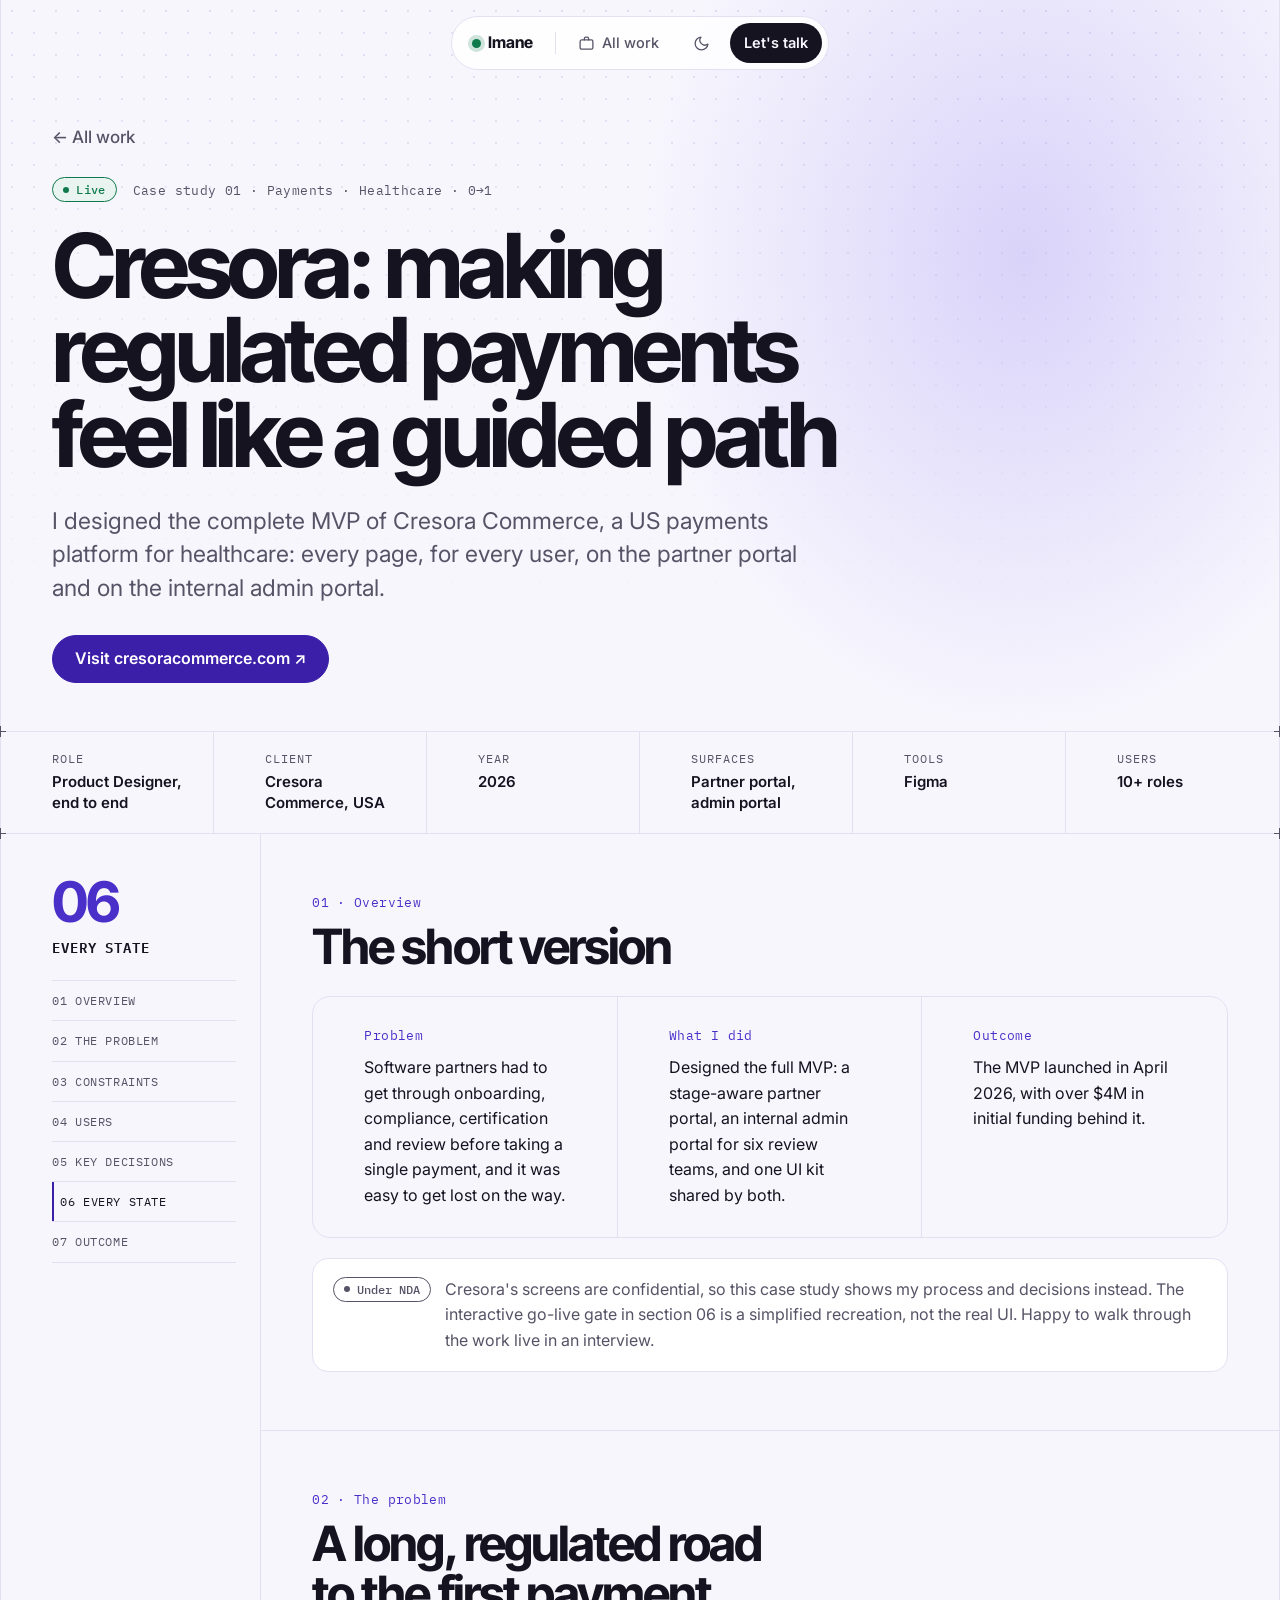
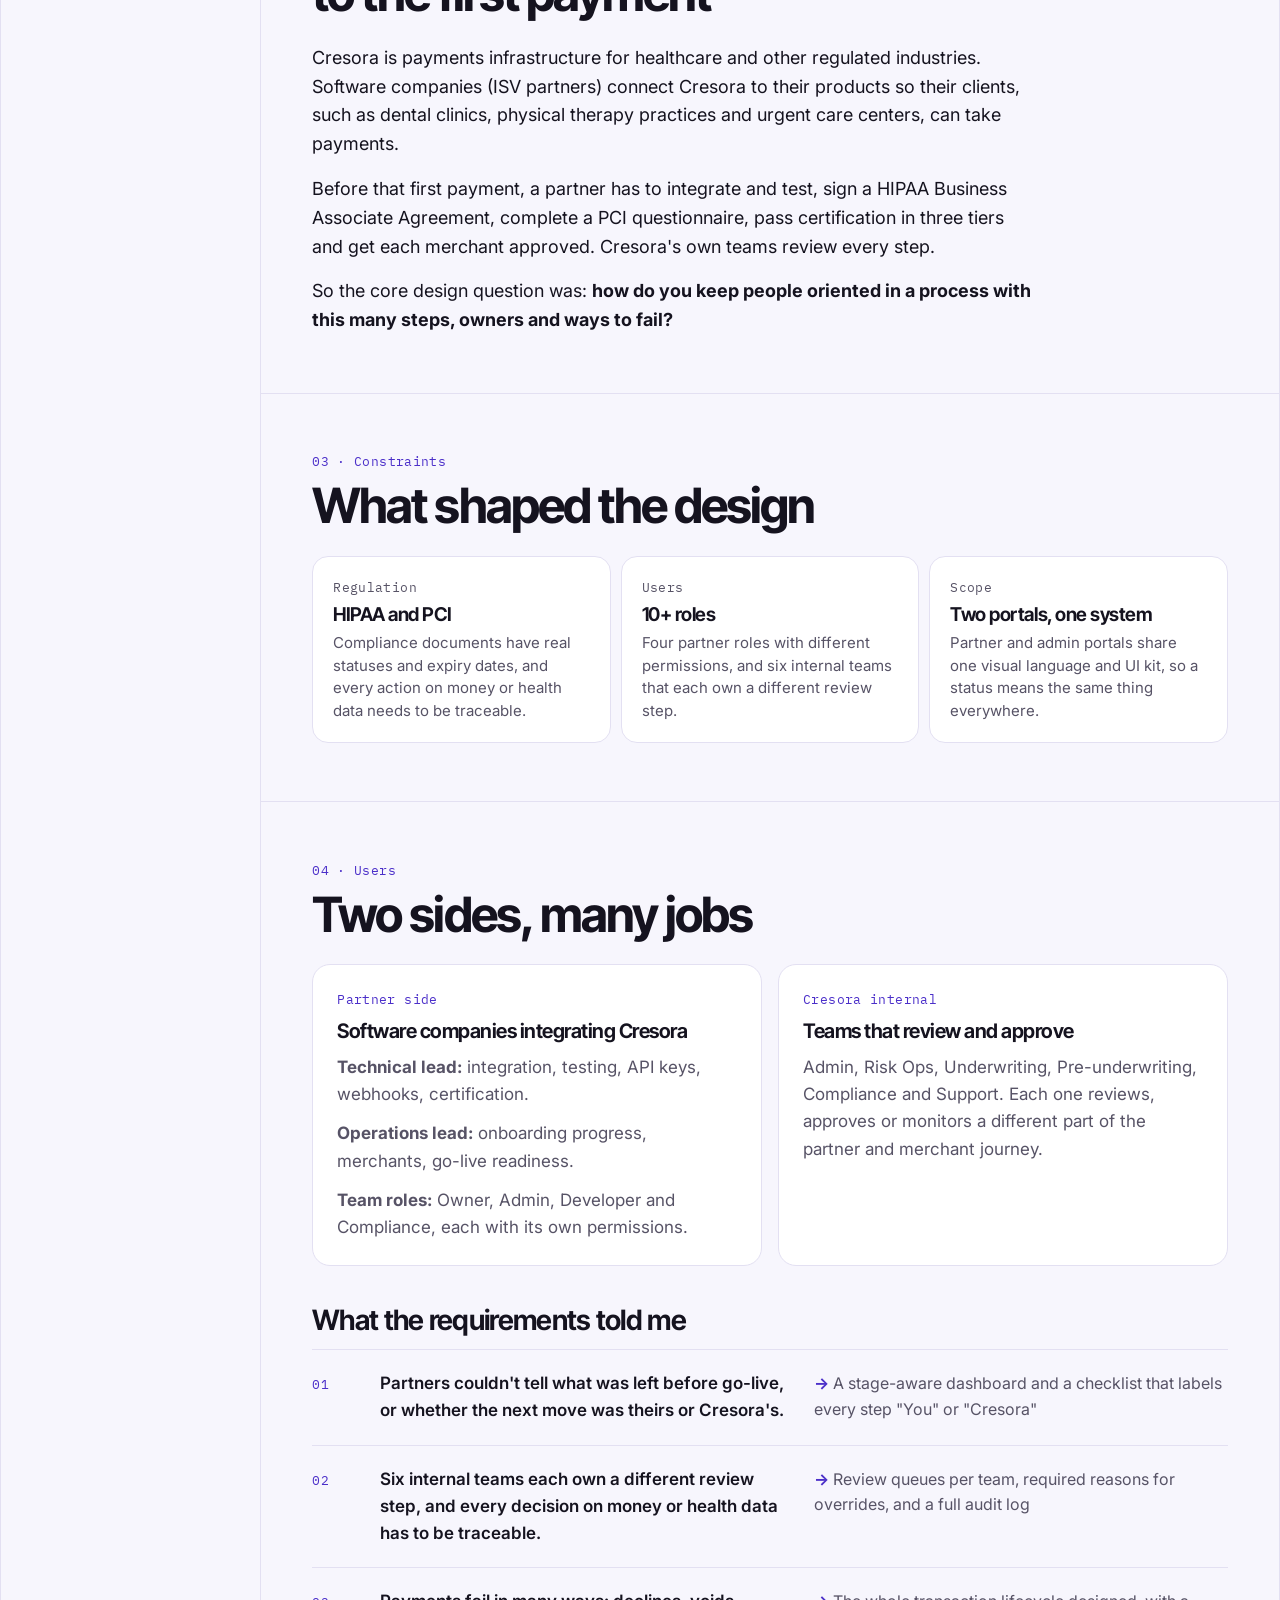
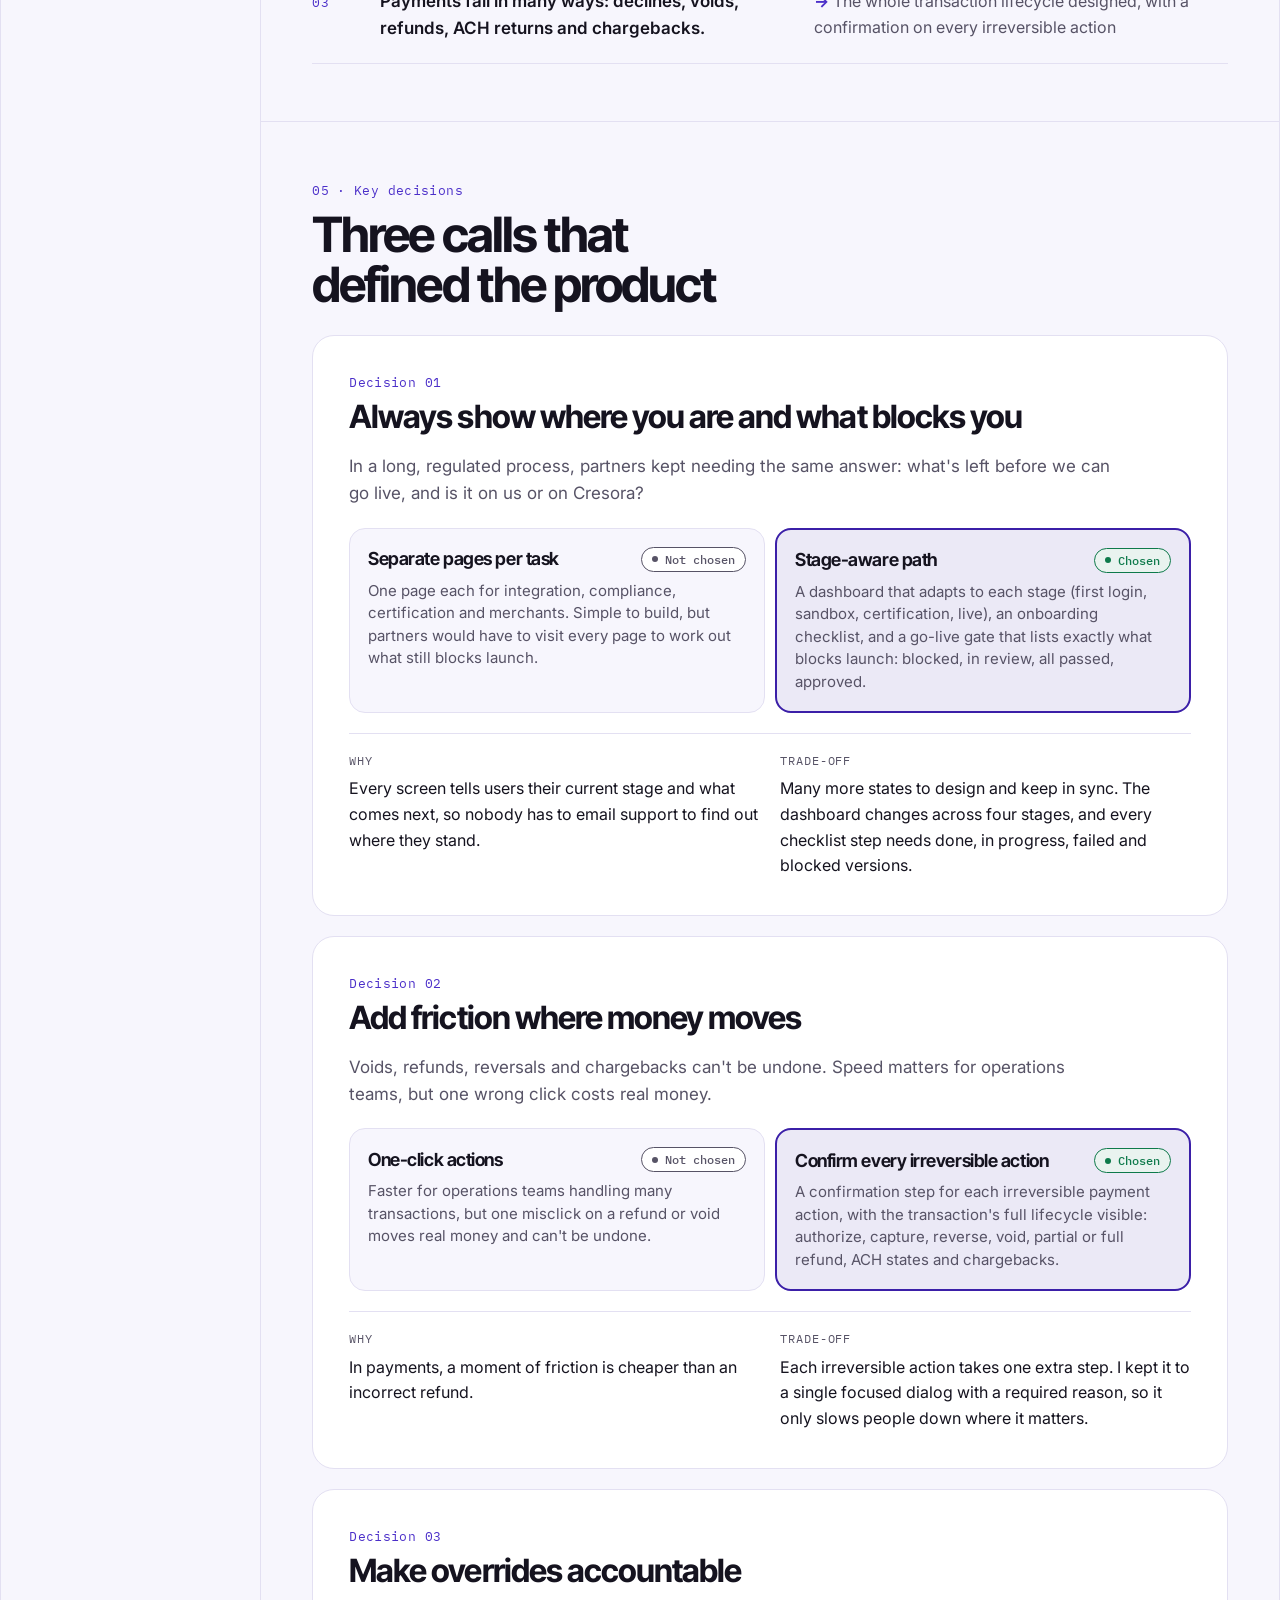
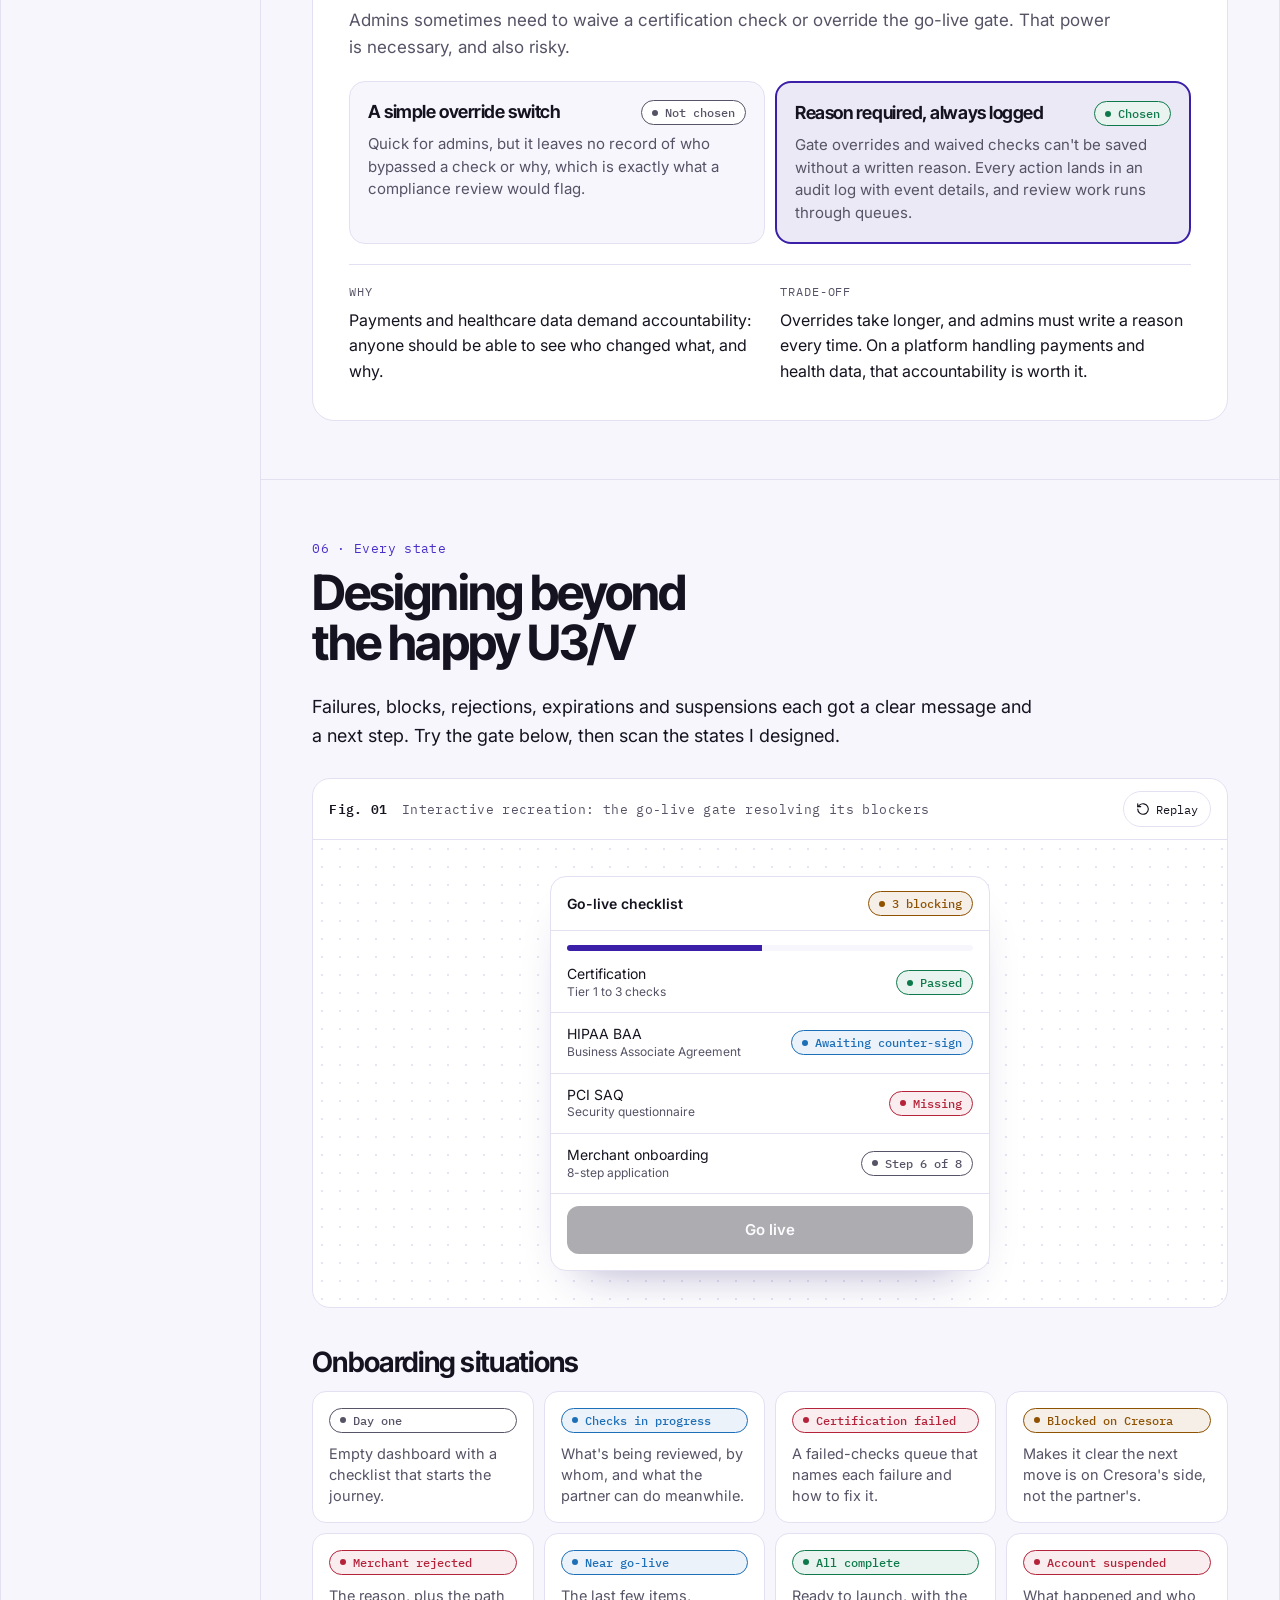
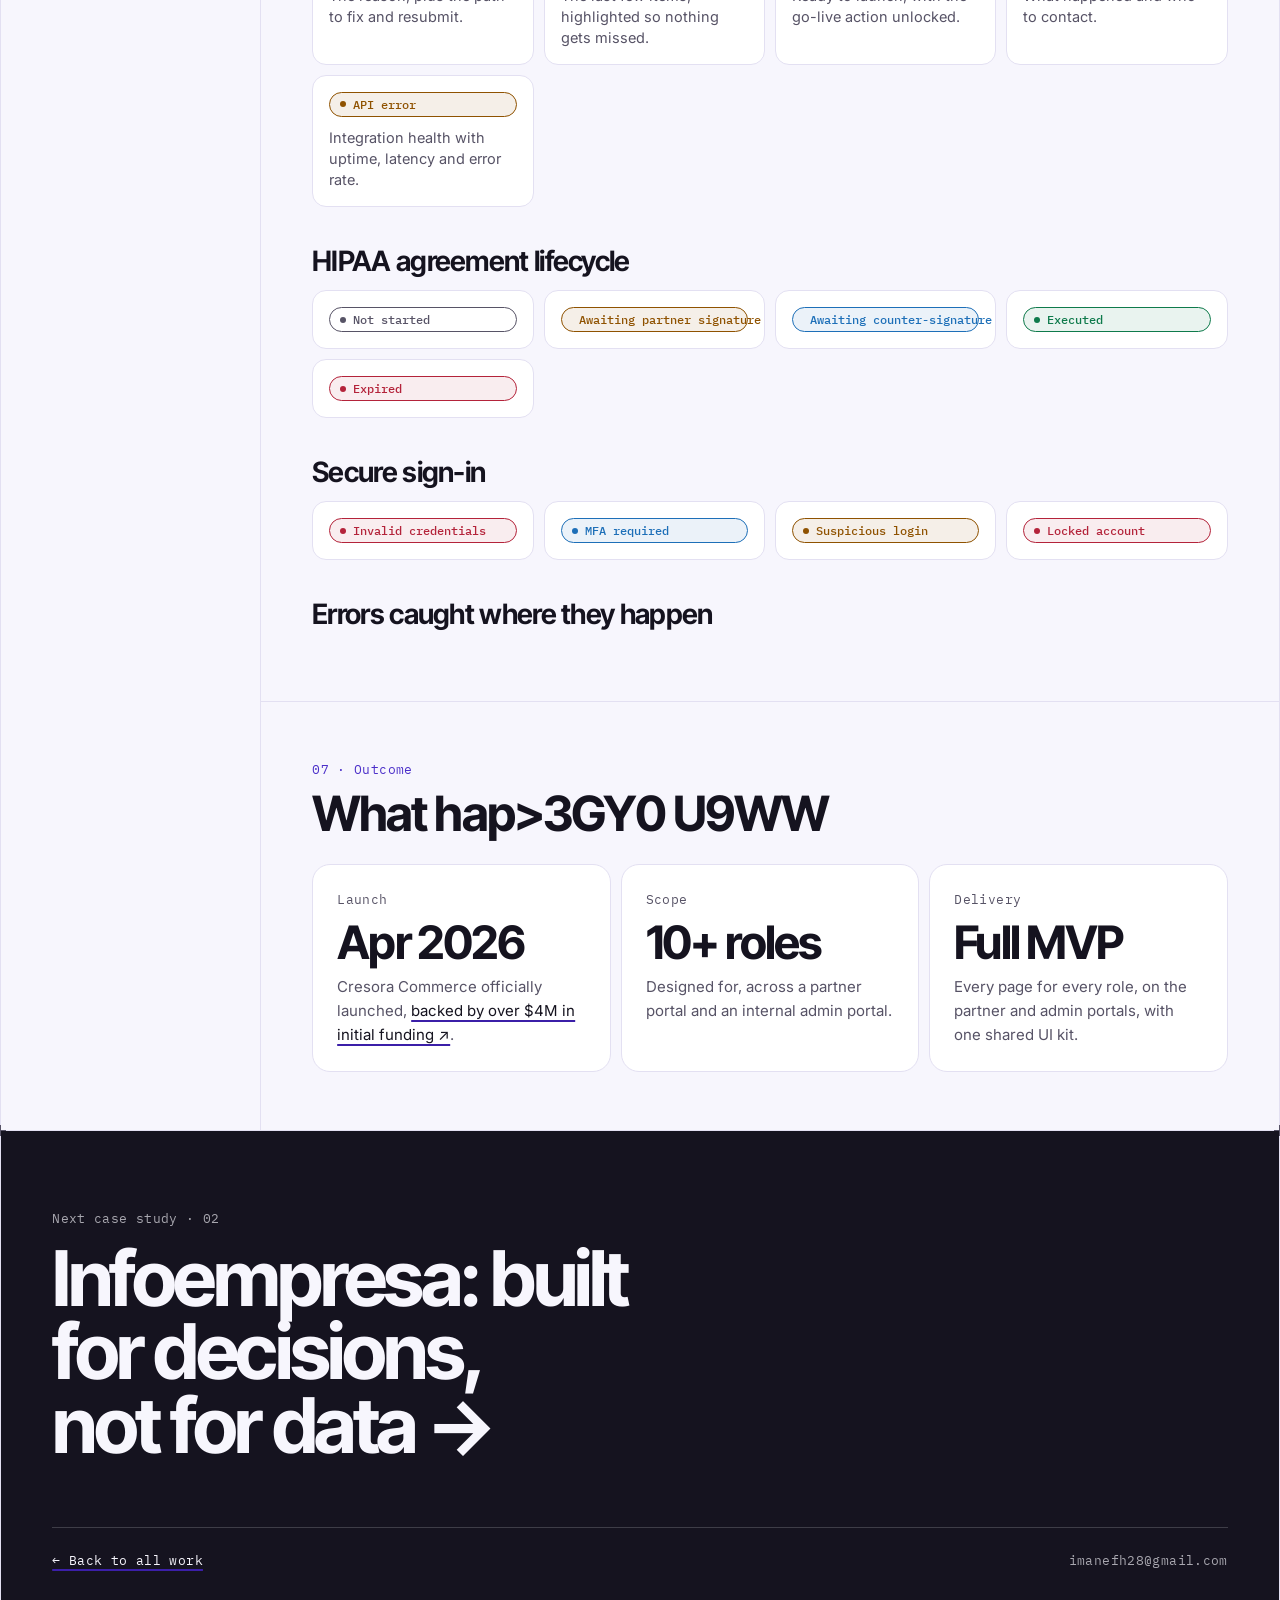
==== cresora.html @ be2cca4a "Add files via upload" ====
<!DOCTYPE html>
<html lang="en">
<head>
<meta charset="utf-8">
<meta name="viewport" content="width=device-width, initial-scale=1">
<title>Cresora Case Study · Imane Fehis</title>
<meta name="description" content="How Imane Fehis designed the full MVP of Cresora Commerce, a US healthcare payments platform for 10+ user roles.">
<link rel="preconnect" href="https://fonts.googleapis.com">
<link rel="preconnect" href="https://fonts.gstatic.com" crossorigin="">
<link rel="stylesheet" href="https://fonts.googleapis.com/css2?family=Inter+Tight:wght@500;600;700;800&amp;family=Inter:wght@400;500;600&amp;family=IBM+Plex+Mono:wght@400;500;600&amp;display=swap">
<link rel="stylesheet" href="style.css?v=4">
</head>
<body>

<nav class="pillnav" aria-label="Main">
  <a class="home" href="index.html"><span class="dot" aria-hidden="true"></span><span class="name">Imane</span></a>
  <span class="sep" aria-hidden="true"></span>
  <a href="work.html"><svg viewBox="0 0 24 24" fill="none" stroke="currentColor" stroke-width="1.8" stroke-linecap="round" stroke-linejoin="round" aria-hidden="true"><rect x="3" y="7" width="18" height="13" rx="2"></rect><path d="M9 7V5a2 2 0 0 1 2-2h2a2 2 0 0 1 2 2v2"></path></svg><span class="label">All work</span></a>
  <button type="button" id="themeToggle" aria-label="Switch theme"><svg viewBox="0 0 24 24" fill="none" stroke="currentColor" stroke-width="1.8" stroke-linecap="round" stroke-linejoin="round" aria-hidden="true"><path d="M21 12.8A9 9 0 1 1 11.2 3a7 7 0 0 0 9.8 9.8z"></path></svg></button>
  <a class="cta" href="index.html#contact">Let's talk</a>
</nav>

<main class="frame">
  <header class="cs-hero">
    <a class="back" href="work.html">← All work</a>
    <div class="kicker mono"><span class="chip ok">Live</span><span>Case study 01 · Payments · Healthcare · 0→1</span></div>
    <h1>Cresora: making regulated payments feel like a guided path</h1>
    <p class="thesis">I designed the complete MVP of Cresora Commerce, a US payments platform for healthcare: every page, for every user, on the partner portal and on the internal admin portal.</p>
    <div class="actions">
      <a class="btn primary" href="https://cresoracommerce.com/Home">Visit cresoracommerce.com ↗</a>
    </div>
  </header>

  <div class="band meta">
    <div><span class="mono">Role</span><b>Product Designer, end to end</b></div>
    <div><span class="mono">Client</span><b>Cresora Commerce, USA</b></div>
    <div><span class="mono">Year</span><b>2026</b></div>
    <div><span class="mono">Surfaces</span><b>Partner portal, admin portal</b></div>
    <div><span class="mono">Tools</span><b>Figma</b></div>
    <div><span class="mono">Users</span><b>10+ roles</b></div>
  </div>

  <div class="band cs-layout">
    <aside class="toc">
      <nav aria-label="Case study sections">
        <div class="big-n mono" id="tocNum">01</div>
        <div class="cur" id="tocCur">Overview</div>
        <ol>
          <li><a href="#overview">01 Overview</a></li>
          <li><a href="#problem">02 The problem</a></li>
          <li><a href="#constraints">03 Constraints</a></li>
          <li><a href="#users">04 Users</a></li>
          <li><a href="#decisions">05 Key decisions</a></li>
          <li><a href="#states">06 Every state</a></li>
          <li><a href="#outcome">07 Outcome</a></li>
        </ol>
      </nav>
    </aside>

    <div class="content">
      <section class="chapter" id="overview" data-track="" data-n="01" data-title="Overview">
        <span class="label mono">01 · Overview</span>
        <h2 data-scramble="">The short version</h2>
        <div class="tldr" style="border: 1px solid var(--line); border-radius: 18px; overflow: hidden;">
          <div><span class="mono">Problem</span><p>Software partners had to get through onboarding, compliance, certification and review before taking a single payment, and it was easy to get lost on the way.</p></div>
          <div><span class="mono">What I did</span><p>Designed the full MVP: a stage-aware partner portal, an internal admin portal for six review teams, and one UI kit shared by both.</p></div>
          <div><span class="mono">Outcome</span><p>The MVP launched in April 2026, with over $4M in initial funding behind it.</p></div>
        </div>
        <div class="nda">
          <span class="chip idle">Under NDA</span>
          <p>Cresora's screens are confidential, so this case study shows my process and decisions instead. The interactive go-live gate in section 06 is a simplified recreation, not the real UI. Happy to walk through the work live in an interview.</p>
        </div>
      </section>

      <section class="chapter" id="problem" data-track="" data-n="02" data-title="The problem">
        <span class="label mono">02 · The problem</span>
        <h2 data-scramble="">A long, regulated road to the first payment</h2>
        <div class="prose">
          <p>Cresora is payments infrastructure for healthcare and other regulated industries. Software companies (ISV partners) connect Cresora to their products so their clients, such as dental clinics, physical therapy practices and urgent care centers, can take payments.</p>
          <p>Before that first payment, a partner has to integrate and test, sign a HIPAA Business Associate Agreement, complete a PCI questionnaire, pass certification in three tiers and get each merchant approved. Cresora's own teams review every step.</p>
          <p>So the core design question was: <strong>how do you keep people oriented in a process with this many steps, owners and ways to fail?</strong></p>
        </div>
      </section>

      <section class="chapter" id="constraints" data-track="" data-n="03" data-title="Constraints">
        <span class="label mono">03 · Constraints</span>
        <h2 data-scramble="">What shaped the design</h2>
        <div class="constraints">
          <div><span class="mono muted">Regulation</span><h4>HIPAA and PCI</h4><p>Compliance documents have real statuses and expiry dates, and every action on money or health data needs to be traceable.</p></div>
          <div><span class="mono muted">Users</span><h4>10+ roles</h4><p>Four partner roles with different permissions, and six internal teams that each own a different review step.</p></div>
          <div><span class="mono muted">Scope</span><h4>Two portals, one system</h4><p>Partner and admin portals share one visual language and UI kit, so a status means the same thing everywhere.</p></div>
        </div>
      </section>

      <section class="chapter" id="users" data-track="" data-n="04" data-title="Users">
        <span class="label mono">04 · Users</span>
        <h2 data-scramble="">Two sides, many jobs</h2>
        <div class="figs-2">
          <div class="card">
            <span class="mono" style="color: var(--accent-text);">Partner side</span>
            <h4>Software companies integrating Cresora</h4>
            <p class="muted"><b>Technical lead:</b> integration, testing, API keys, webhooks, certification.</p>
            <p class="muted"><b>Operations lead:</b> onboarding progress, merchants, go-live readiness.</p>
            <p class="muted"><b>Team roles:</b> Owner, Admin, Developer and Compliance, each with its own permissions.</p>
          </div>
          <div class="card">
            <span class="mono" style="color: var(--accent-text);">Cresora internal</span>
            <h4>Teams that review and approve</h4>
            <p class="muted">Admin, Risk Ops, Underwriting, Pre-underwriting, Compliance and Support. Each one reviews, approves or monitors a different part of the partner and merchant journey.</p>
          </div>
        </div>
        <h3>What the requirements told me</h3>
        <div class="insights">
          <div class="insight"><span class="mono">01</span><span class="heard">Partners couldn't tell what was left before go-live, or whether the next move was theirs or Cresora's.</span><span class="so">A stage-aware dashboard and a checklist that labels every step "You" or "Cresora"</span></div>
          <div class="insight"><span class="mono">02</span><span class="heard">Six internal teams each own a different review step, and every decision on money or health data has to be traceable.</span><span class="so">Review queues per team, required reasons for overrides, and a full audit log</span></div>
          <div class="insight"><span class="mono">03</span><span class="heard">Payments fail in many ways: declines, voids, refunds, ACH returns and chargebacks.</span><span class="so">The whole transaction lifecycle designed, with a confirmation on every irreversible action</span></div>
        </div>
      </section>

      <section class="chapter" id="decisions" data-track="" data-n="05" data-title="Key decisions">
        <span class="label mono">05 · Key decisions</span>
        <h2 data-scramble="">Three calls that defined the product</h2>

        <article class="decision-card">
          <header><span class="mono">Decision 01</span><h3>Always show where you are and what blocks you</h3></header>
          <p class="tension">In a long, regulated process, partners kept needing the same answer: what's left before we can go live, and is it on us or on Cresora?</p>
          <div class="options">
            <div class="option"><div class="top"><h4>Separate pages per task</h4><span class="chip idle">Not chosen</span></div><p>One page each for integration, compliance, certification and merchants. Simple to build, but partners would have to visit every page to work out what still blocks launch.</p></div>
            <div class="option chosen"><div class="top"><h4>Stage-aware path</h4><span class="chip ok">Chosen</span></div><p>A dashboard that adapts to each stage (first login, sandbox, certification, live), an onboarding checklist, and a go-live gate that lists exactly what blocks launch: blocked, in review, all passed, approved.</p></div>
          </div>
          <div class="why">
            <div><span class="mono">Why</span><p>Every screen tells users their current stage and what comes next, so nobody has to email support to find out where they stand.</p></div>
            <div><span class="mono">Trade-off</span><p>Many more states to design and keep in sync. The dashboard changes across four stages, and every checklist step needs done, in progress, failed and blocked versions.</p></div>
          </div>
        </article>

        <article class="decision-card">
          <header><span class="mono">Decision 02</span><h3>Add friction where money moves</h3></header>
          <p class="tension">Voids, refunds, reversals and chargebacks can't be undone. Speed matters for operations teams, but one wrong click costs real money.</p>
          <div class="options">
            <div class="option"><div class="top"><h4>One-click actions</h4><span class="chip idle">Not chosen</span></div><p>Faster for operations teams handling many transactions, but one misclick on a refund or void moves real money and can't be undone.</p></div>
            <div class="option chosen"><div class="top"><h4>Confirm every irreversible action</h4><span class="chip ok">Chosen</span></div><p>A confirmation step for each irreversible payment action, with the transaction's full lifecycle visible: authorize, capture, reverse, void, partial or full refund, ACH states and chargebacks.</p></div>
          </div>
          <div class="why">
            <div><span class="mono">Why</span><p>In payments, a moment of friction is cheaper than an incorrect refund.</p></div>
            <div><span class="mono">Trade-off</span><p>Each irreversible action takes one extra step. I kept it to a single focused dialog with a required reason, so it only slows people down where it matters.</p></div>
          </div>
        </article>

        <article class="decision-card">
          <header><span class="mono">Decision 03</span><h3>Make overrides accountable</h3></header>
          <p class="tension">Admins sometimes need to waive a certification check or override the go-live gate. That power is necessary, and also risky.</p>
          <div class="options">
            <div class="option"><div class="top"><h4>A simple override switch</h4><span class="chip idle">Not chosen</span></div><p>Quick for admins, but it leaves no record of who bypassed a check or why, which is exactly what a compliance review would flag.</p></div>
            <div class="option chosen"><div class="top"><h4>Reason required, always logged</h4><span class="chip ok">Chosen</span></div><p>Gate overrides and waived checks can't be saved without a written reason. Every action lands in an audit log with event details, and review work runs through queues.</p></div>
          </div>
          <div class="why">
            <div><span class="mono">Why</span><p>Payments and healthcare data demand accountability: anyone should be able to see who changed what, and why.</p></div>
            <div><span class="mono">Trade-off</span><p>Overrides take longer, and admins must write a reason every time. On a platform handling payments and health data, that accountability is worth it.</p></div>
          </div>
        </article>
      </section>

      <section class="chapter" id="states" data-track="" data-n="06" data-title="Every state">
        <span class="label mono">06 · Every state</span>
        <h2 data-scramble="">Designing beyond the happy path</h2>
        <div class="prose"><p>Failures, blocks, rejections, expirations and suspensions each got a clear message and a next step. Try the gate below, then scan the states I designed.</p></div>

        <div class="figure">
          <div class="cap mono"><b>Fig. 01</b><span>Interactive recreation: the go-live gate resolving its blockers</span><button type="button" class="replay" data-replay="gate" style="margin-left: auto;"><svg viewBox="0 0 24 24" fill="none" stroke="currentColor" stroke-width="2" stroke-linecap="round" stroke-linejoin="round" aria-hidden="true"><path d="M3 12a9 9 0 1 0 3-6.7L3 8"></path><path d="M3 3v5h5"></path></svg>Replay</button></div>
          <div class="body">
            <div class="demo" id="demoGate">
              <div class="demo-head"><span>Go-live checklist</span><span class="chip warn" data-k="head">3 blocking</span></div>
              <div class="bar"><i></i></div>
              <div class="demo-row"><div class="l">Certification<small>Tier 1 to 3 checks</small></div><span class="chip ok" data-k="cert">Passed</span></div>
              <div class="demo-row"><div class="l">HIPAA BAA<small>Business Associate Agreement</small></div><span class="chip review" data-k="baa">Awaiting counter-sign</span></div>
              <div class="demo-row"><div class="l">PCI SAQ<small>Security questionnaire</small></div><span class="chip block" data-k="pci">Missing</span></div>
              <div class="demo-row"><div class="l">Merchant onboarding<small>8-step application</small></div><span class="chip idle" data-k="mer">Step 6 of 8</span></div>
              <button type="button" class="demo-btn" disabled="">Go live</button>
            </div>
          </div>
        </div>

        <h3>Onboarding situations</h3>
        <div class="states">
          <div class="state"><span class="chip idle">Day one</span><p>Empty dashboard with a checklist that starts the journey.</p></div>
          <div class="state"><span class="chip review">Checks in progress</span><p>What's being reviewed, by whom, and what the partner can do meanwhile.</p></div>
          <div class="state"><span class="chip block">Certification failed</span><p>A failed-checks queue that names each failure and how to fix it.</p></div>
          <div class="state"><span class="chip warn">Blocked on Cresora</span><p>Makes it clear the next move is on Cresora's side, not the partner's.</p></div>
          <div class="state"><span class="chip block">Merchant rejected</span><p>The reason, plus the path to fix and resubmit.</p></div>
          <div class="state"><span class="chip review">Near go-live</span><p>The last few items, highlighted so nothing gets missed.</p></div>
          <div class="state"><span class="chip ok">All complete</span><p>Ready to launch, with the go-live action unlocked.</p></div>
          <div class="state"><span class="chip block">Account suspended</span><p>What happened and who to contact.</p></div>
          <div class="state"><span class="chip warn">API error</span><p>Integration health with uptime, latency and error rate.</p></div>
        </div>

        <h3>HIPAA agreement lifecycle</h3>
        <div class="states">
          <div class="state"><span class="chip idle">Not started</span></div>
          <div class="state"><span class="chip warn">Awaiting partner signature</span></div>
          <div class="state"><span class="chip review">Awaiting counter-signature</span></div>
          <div class="state"><span class="chip ok">Executed</span></div>
          <div class="state"><span class="chip block">Expired</span></div>
        </div>

        <h3>Secure sign-in</h3>
        <div class="states">
          <div class="state"><span class="chip block">Invalid credentials</span></div>
          <div class="state"><span class="chip review">MFA required</span></div>
          <div class="state"><span class="chip warn">Suspicious login</span></div>
          <div class="state"><span class="chip block">Locked account</span></div>
        </div>

        <h3>Errors caught where they happen</h3>
      </section>

      <section class="chapter" id="outcome" data-track="" data-n="07" data-title="Outcome">
        <span class="label mono">07 · Outcome</span>
        <h2 data-scramble="">What happened next</h2>
        <div class="outcomes">
          <div class="outcome"><span class="mono muted">Launch</span><b>Apr 2026</b><p>Cresora Commerce officially launched, <a href="https://natlawreview.com/press-releases/cresora-commerce-launches-over-4m-funding-redefine-ai-driven-commerce">backed by over $4M in initial funding ↗</a>.</p></div>
          <div class="outcome"><span class="mono muted">Scope</span><b>10+ roles</b><p>Designed for, across a partner portal and an internal admin portal.</p></div>
          <div class="outcome"><span class="mono muted">Delivery</span><b>Full MVP</b><p>Every page for every role, on the partner and admin portals, with one shared UI kit.</p></div>
        </div>
      </section>
    </div>
  </div>

  <section class="band next">
    <div class="inner">
      <a class="big" href="infoempresa.html"><span class="mono">Next case study · 02</span><h2>Infoempresa: built for decisions, not for data →</h2></a>
      <div class="row mono"><a href="work.html">← Back to all work</a><span>imanefh28@gmail.com</span></div>
    </div>
  </section>
</main>

<script src="main.js?v=4"></script>
</body>
</html>
---- style.css ----
/* Imane Fehis portfolio
   Layout idea: a framed "product spec sheet". Hairline frame rails with
   corner ticks, numbered sections, figure captions. Indigo brand accent.
   The bold moments: live state chips and interactive demos you can replay. */
/* Brand: indigo, violet and lavender from the LinkedIn banner. */
:root {
  --paper: #F7F6FD;
  --sheet: #FFFFFF;
  --ink: #15131F;
  --ink-2: #575366;
  --line: #E3E0F2;
  --accent: #3B1FA8;
  --on-accent: #FFFFFF;
  --accent-text: #4B2FC9;
  --violet: #6A5AE0;
  --tint: #DCD6FA;
  --glow: rgba(140, 120, 240, 0.28);
  --ok: #0E7A4B;
  --warn: #8F5200;
  --block: #B4233A;
  --review: #1D6FB8;
  --todo-ink: #9A3D00;
  --todo-bg: #FFF2E5;
  --todo-line: #EA6A0A;
  --grid-dot: rgba(59, 31, 168, 0.12);
  --shadow: 0 24px 48px -30px rgba(40, 20, 110, 0.45);

  --display: "Inter Tight", "Inter", system-ui, sans-serif;
  --body: "Inter", system-ui, -apple-system, "Segoe UI", sans-serif;
  --mono: "IBM Plex Mono", ui-monospace, "SFMono-Regular", Menlo, monospace;

  --frame: 1280px;
  --pad: clamp(18px, 4vw, 56px);
  color-scheme: light;
}
@media (prefers-color-scheme: dark) {
  :root:not([data-theme="light"]) {
    --paper: #0F0D17; --sheet: #18152A; --ink: #F0EEFA; --ink-2: #A9A4C2; --line: #2A2640;
    --accent: #A99BFF; --on-accent: #15131F; --accent-text: #B9AEFF; --violet: #A99BFF; --tint: #3A3170; --glow: rgba(120, 100, 240, 0.22);
    --ok: #3FCF8E; --warn: #F0B04A; --block: #FF6B7D; --review: #6CB4F5;
    --todo-ink: #FFB879; --todo-bg: #33200F; --todo-line: #F08A2E;
    --grid-dot: rgba(200, 190, 255, 0.08); --shadow: 0 24px 48px -30px rgba(0, 0, 0, 0.8);
    color-scheme: dark;
  }
}
:root[data-theme="dark"] {
  --paper: #0F0D17; --sheet: #18152A; --ink: #F0EEFA; --ink-2: #A9A4C2; --line: #2A2640;
  --accent: #A99BFF; --on-accent: #15131F; --accent-text: #B9AEFF; --violet: #A99BFF; --tint: #3A3170; --glow: rgba(120, 100, 240, 0.22);
  --ok: #3FCF8E; --warn: #F0B04A; --block: #FF6B7D; --review: #6CB4F5;
  --todo-ink: #FFB879; --todo-bg: #33200F; --todo-line: #F08A2E;
  --grid-dot: rgba(200, 190, 255, 0.08); --shadow: 0 24px 48px -30px rgba(0, 0, 0, 0.8);
  color-scheme: dark;
}

* { box-sizing: border-box; }
html { scroll-behavior: smooth; scroll-padding-top: 96px; }
body { margin: 0; background: var(--paper); color: var(--ink); font-family: var(--body); font-size: 17px; line-height: 1.6; -webkit-font-smoothing: antialiased; transition: background .3s ease, color .3s ease; }
img { max-width: 100%; display: block; }
a { color: var(--ink); text-decoration-color: var(--accent); text-decoration-thickness: 2px; text-underline-offset: 4px; }
a:hover { color: var(--accent-text); }
:focus-visible { outline: 2px solid var(--accent); outline-offset: 3px; border-radius: 6px; }
h1, h2, h3, h4 { font-family: var(--display); line-height: 1.04; margin: 0; text-wrap: balance; letter-spacing: -0.025em; }
p { margin: 0; }
button { font: inherit; color: inherit; }
.mono { font-family: var(--mono); font-size: 12.5px; letter-spacing: 0.03em; }
.muted { color: var(--ink-2); }
.sr { position: absolute; width: 1px; height: 1px; overflow: hidden; clip: rect(0 0 0 0); white-space: nowrap; }
.hl { background: linear-gradient(transparent 58%, var(--tint) 58%); padding: 0 .08em; }

/* ---------- Frame ---------- */
.frame { max-width: var(--frame); margin: 0 auto; border-left: 1px solid var(--line); border-right: 1px solid var(--line); }
.band { position: relative; border-top: 1px solid var(--line); }
.band::before, .band::after { content: ""; position: absolute; top: -6px; width: 11px; height: 11px; background: linear-gradient(var(--ink-2), var(--ink-2)) center / 11px 1px no-repeat, linear-gradient(var(--ink-2), var(--ink-2)) center / 1px 11px no-repeat; }
.band::before { left: -6px; }
.band::after { right: -6px; }
.inner { padding: clamp(48px, 6vw, 88px) var(--pad); }

/* ---------- Floating pill nav ---------- */
.pillnav { position: fixed; top: 16px; left: 50%; transform: translateX(-50%); z-index: 50; display: flex; align-items: center; gap: 6px; padding: 6px; border-radius: 999px; background: color-mix(in srgb, var(--sheet) 82%, transparent); border: 1px solid var(--line); backdrop-filter: blur(14px); -webkit-backdrop-filter: blur(14px); box-shadow: var(--shadow); max-width: calc(100vw - 24px); }
.pillnav a, .pillnav button { display: inline-flex; align-items: center; gap: 7px; min-height: 40px; padding: 0 14px; border-radius: 999px; text-decoration: none; color: var(--ink-2); font-size: 14.5px; font-weight: 500; border: 0; background: transparent; cursor: pointer; white-space: nowrap; }
.pillnav a:hover, .pillnav button:hover { color: var(--ink); background: var(--paper); }
.pillnav a.active { color: var(--ink); background: var(--paper); }
.pillnav svg { width: 17px; height: 17px; flex: none; }
.pillnav .home { color: var(--ink); font-family: var(--display); font-weight: 700; font-size: 16px; }
.pillnav .home .dot { width: 9px; height: 9px; border-radius: 50%; background: var(--ok); box-shadow: 0 0 0 4px color-mix(in srgb, var(--ok) 20%, transparent); }
.pillnav .cta { background: var(--ink); color: var(--paper); font-weight: 600; }
.pillnav .cta:hover { background: var(--accent); color: var(--on-accent); }
.pillnav .sep { width: 1px; height: 22px; background: var(--line); margin: 0 2px; }
@media (max-width: 820px) {
  .pillnav .label { display: none; }
  .pillnav a, .pillnav button { padding: 0 11px; }
}
@media (max-width: 420px) { .pillnav .home .name { display: none; } }

/* ---------- Side progress ticks ---------- */
.ticks { position: fixed; left: 18px; top: 50%; transform: translateY(-50%); z-index: 40; display: flex; flex-direction: column; gap: 12px; list-style: none; margin: 0; padding: 0; }
.ticks a { display: block; height: 2px; width: 14px; background: var(--ink-2); opacity: .45; transition: width .25s ease, opacity .25s ease, background .25s ease; }
.ticks a:hover { opacity: 1; width: 26px; }
.ticks a.on { width: 34px; opacity: 1; background: var(--ink); }
@media (max-width: 1400px) { .ticks { display: none; } }

/* ---------- Buttons ---------- */
.btn { display: inline-flex; align-items: center; gap: 10px; min-height: 48px; padding: 0 22px; border-radius: 999px; font-weight: 600; font-size: 16px; text-decoration: none; border: 1.5px solid var(--ink); color: var(--ink); background: transparent; cursor: pointer; transition: transform .15s ease, background .15s ease, color .15s ease, border-color .15s ease; }
.btn:hover { transform: translateY(-2px); background: var(--ink); color: var(--paper); }
.btn.primary { background: var(--accent); border-color: var(--accent); color: var(--on-accent); }
.btn.primary:hover { background: var(--ink); border-color: var(--ink); color: var(--paper); }
.btn.small { min-height: 36px; padding: 0 14px; font-size: 13.5px; }

/* ---------- Placeholder tags (remove before launch) ---------- */
.todo { display: inline; font-family: var(--mono); font-size: 0.8em; color: var(--todo-ink); background: var(--todo-bg); border: 1px dashed var(--todo-line); border-radius: 6px; padding: 1px 7px; box-decoration-break: clone; -webkit-box-decoration-break: clone; }
.todo-block { display: block; font-family: var(--mono); font-size: 13.5px; color: var(--todo-ink); background: var(--todo-bg); border: 1.5px dashed var(--todo-line); border-radius: 14px; padding: 16px 18px; line-height: 1.55; }

/* ---------- Status chips ---------- */
.chip { display: inline-flex; align-items: center; gap: 7px; font-family: var(--mono); font-size: 12px; font-weight: 500; padding: 4px 10px; border-radius: 999px; border: 1px solid currentColor; white-space: nowrap; line-height: 1.25; transition: color .3s ease, background .3s ease; }
.chip::before { content: ""; width: 6px; height: 6px; border-radius: 50%; background: currentColor; }
.chip.ok { color: var(--ok); background: color-mix(in srgb, var(--ok) 9%, var(--sheet)); }
.chip.warn { color: var(--warn); background: color-mix(in srgb, var(--warn) 9%, var(--sheet)); }
.chip.block { color: var(--block); background: color-mix(in srgb, var(--block) 8%, var(--sheet)); }
.chip.review { color: var(--review); background: color-mix(in srgb, var(--review) 9%, var(--sheet)); }
.chip.idle { color: var(--ink-2); background: var(--sheet); }
.chip.pulse::before { animation: pulse 1.4s ease-in-out infinite; }
@keyframes pulse { 50% { opacity: .25; } }

/* ---------- Hero ---------- */
.hero { padding: clamp(104px, 10vw, 136px) var(--pad) clamp(44px, 5vw, 72px); position: relative; overflow: hidden; }
.hero::before { content: ""; position: absolute; inset: 0; background-image: radial-gradient(var(--grid-dot) 1px, transparent 1.2px); background-size: 22px 22px; mask-image: linear-gradient(180deg, #000 0%, transparent 85%); -webkit-mask-image: linear-gradient(180deg, #000 0%, transparent 85%); pointer-events: none; }
.hero::after { content: ""; position: absolute; right: -10%; top: -20%; width: 70%; height: 120%; background: radial-gradient(closest-side, var(--glow), transparent); pointer-events: none; }
.hero > * { position: relative; z-index: 1; }
.hero .eyebrow { display: flex; flex-wrap: wrap; gap: 10px 18px; align-items: center; color: var(--ink-2); margin-bottom: 30px; }
.hero h1 { font-size: clamp(48px, 8.2vw, 124px); font-weight: 700; letter-spacing: -0.05em; line-height: 0.93; max-width: 13ch; }
.hero h1 .w { display: inline-block; animation: rise .8s cubic-bezier(.2,.7,.2,1) both; animation-delay: calc(var(--i) * 70ms); }
@keyframes rise { from { transform: translateY(0.35em); opacity: 0; } }
.live-state { display: inline-flex; align-items: center; gap: 0.3em; font-family: var(--mono); font-weight: 500; font-size: 0.3em; letter-spacing: 0; padding: 0.4em 0.85em; border-radius: 999px; vertical-align: middle; border: 2px solid currentColor; transform: translateY(-0.28em); min-width: 10.5ch; justify-content: center; transition: color .3s ease, background .3s ease; }
.live-state::before { content: ""; width: 0.5em; height: 0.5em; border-radius: 50%; background: currentColor; animation: pulse 1.4s ease-in-out infinite; }
.hero h1 { max-width: 15ch; }
.hero h1 .h1-sub { color: var(--ink-2); }
.state-row { display: flex; flex-wrap: wrap; align-items: center; gap: 12px; margin-top: 28px; color: var(--ink-2); font-size: 13px; }
.state-row .live-state { font-size: 15px; transform: none; min-width: 16ch; }
.hero-grid { display: grid; grid-template-columns: minmax(0, 1.25fr) minmax(0, 1fr); gap: clamp(28px, 5vw, 72px); align-items: end; margin-top: 40px; }
.hero .lede { font-size: clamp(18px, 1.6vw, 21px); line-height: 1.55; color: var(--ink-2); max-width: 54ch; }
.hero .lede strong { color: var(--ink); font-weight: 600; }
.hero .actions { display: flex; flex-wrap: wrap; gap: 12px; align-items: center; }
@media (max-width: 860px) { .hero-grid { grid-template-columns: minmax(0, 1fr); align-items: start; } }

.facts { display: grid; grid-template-columns: repeat(4, minmax(0, 1fr)); }
.fact { padding: 26px var(--pad) 28px; border-right: 1px solid var(--line); }
.fact:last-child { border-right: 0; }
.fact b { display: block; font-family: var(--display); font-size: clamp(32px, 3.6vw, 50px); line-height: 1; letter-spacing: -0.04em; font-variant-numeric: tabular-nums; }
.fact span { display: block; margin-top: 10px; font-size: 14.5px; color: var(--ink-2); line-height: 1.4; max-width: 24ch; }
@media (max-width: 860px) {
  .facts { grid-template-columns: repeat(2, minmax(0, 1fr)); }
  .fact:nth-child(2) { border-right: 0; }
  .fact:nth-child(-n+2) { border-bottom: 1px solid var(--line); }
}

/* ---------- Client marquee ---------- */
.marquee { overflow: hidden; padding: 22px 0; mask-image: linear-gradient(90deg, transparent, #000 10%, #000 90%, transparent); -webkit-mask-image: linear-gradient(90deg, transparent, #000 10%, #000 90%, transparent); }
.marquee ul { list-style: none; margin: 0; padding: 0; display: flex; gap: 12px; width: max-content; animation: slide 38s linear infinite; }
.marquee:hover ul { animation-play-state: paused; }
.marquee li { font-family: var(--display); font-weight: 600; font-size: 19px; letter-spacing: -0.01em; padding: 10px 22px; border: 1px solid var(--line); border-radius: 999px; background: var(--sheet); white-space: nowrap; }
@keyframes slide { to { transform: translateX(-50%); } }

/* ---------- Section heads ---------- */
.head { display: grid; grid-template-columns: 160px minmax(0, 1fr); gap: 24px; margin-bottom: clamp(28px, 3.5vw, 44px); }
.head .num { color: var(--accent-text); font-weight: 600; padding-top: 8px; }
.head h2 { font-size: clamp(38px, 5.4vw, 74px); font-weight: 700; letter-spacing: -0.045em; max-width: 16ch; }
.head p { margin-top: 18px; color: var(--ink-2); max-width: 52ch; font-size: 18px; }
@media (max-width: 760px) { .head { grid-template-columns: minmax(0, 1fr); gap: 8px; } .head .num { padding: 0; } }

/* ---------- Featured work ---------- */
.feature { display: grid; grid-template-columns: minmax(0, 0.9fr) minmax(0, 1.1fr); border-top: 1px solid var(--line); }
.feature:first-of-type { border-top: 0; }
.feature-text { padding: clamp(32px, 4vw, 56px) var(--pad); display: flex; flex-direction: column; gap: 18px; border-right: 1px solid var(--line); }
.feature-meta { display: flex; flex-wrap: wrap; gap: 6px 14px; color: var(--ink-2); }
.feature h3 { font-size: clamp(32px, 3.6vw, 52px); font-weight: 700; letter-spacing: -0.04em; }
.feature h3 small { display: block; font-size: 0.42em; letter-spacing: -0.01em; font-weight: 500; color: var(--ink-2); margin-top: 10px; line-height: 1.3; }
.feature .problem { font-size: 17px; color: var(--ink-2); max-width: 50ch; }
.decision { border-left: 3px solid var(--accent); padding: 4px 0 4px 16px; }
.decision .k { display: block; color: var(--accent-text); margin-bottom: 4px; }
.decision p { font-size: 16px; }
.feature-foot { margin-top: auto; display: flex; flex-wrap: wrap; justify-content: space-between; align-items: center; gap: 12px; padding-top: 8px; }
.tags { display: flex; flex-wrap: wrap; gap: 6px; }
.tag { font-family: var(--mono); font-size: 11.5px; padding: 4px 9px; border-radius: 6px; background: var(--sheet); border: 1px solid var(--line); color: var(--ink-2); }
.stage { position: relative; padding: clamp(28px, 4vw, 56px); display: flex; flex-direction: column; align-items: center; justify-content: center; gap: 16px; min-height: 460px; background-image: radial-gradient(var(--grid-dot) 1px, transparent 1.2px); background-size: 18px 18px; }
.stage .fig { align-self: stretch; display: flex; justify-content: space-between; align-items: center; gap: 12px; flex-wrap: wrap; color: var(--ink-2); }
.replay { display: inline-flex; align-items: center; gap: 6px; min-height: 36px; padding: 0 12px; border-radius: 999px; border: 1px solid var(--line); background: var(--sheet); color: var(--ink); cursor: pointer; font-family: var(--mono); font-size: 12px; }
.replay:hover { border-color: var(--ink); }
.replay svg { width: 14px; height: 14px; }
@media (max-width: 960px) {
  .feature { grid-template-columns: minmax(0, 1fr); }
  .feature-text { border-right: 0; border-bottom: 1px solid var(--line); }
  .stage { min-height: 380px; }
}

/* ---------- Demo UI ---------- */
.demo { width: 100%; max-width: 440px; background: var(--sheet); border: 1px solid var(--line); border-radius: 16px; box-shadow: var(--shadow); font-size: 14px; overflow: hidden; }
.demo-head { display: flex; justify-content: space-between; align-items: center; gap: 8px; padding: 14px 16px; border-bottom: 1px solid var(--line); font-weight: 600; flex-wrap: wrap; }
.demo-row { display: flex; justify-content: space-between; align-items: center; gap: 10px; padding: 12px 16px; border-bottom: 1px solid var(--line); flex-wrap: wrap; }
.demo-row:last-child { border-bottom: 0; }
.demo-row .l { display: flex; flex-direction: column; line-height: 1.35; }
.demo-row small { color: var(--ink-2); font-size: 12px; }
.bar { height: 6px; border-radius: 6px; background: var(--paper); overflow: hidden; margin: 14px 16px 2px; }
.bar i { display: block; height: 100%; width: 0; background: var(--accent); transition: width .6s cubic-bezier(.2,.7,.2,1); }
.demo-btn { display: flex; align-items: center; justify-content: center; gap: 8px; margin: 12px 16px 16px; width: calc(100% - 32px); min-height: 48px; border-radius: 12px; border: 0; background: var(--ink); color: var(--paper); font-weight: 600; font-size: 15px; cursor: pointer; transition: background .2s ease, opacity .2s ease, transform .15s ease; }
.demo-btn:hover:not([disabled]) { transform: translateY(-1px); }
.demo-btn[disabled] { opacity: .35; cursor: not-allowed; }
.demo-btn.go { background: var(--accent); color: var(--on-accent); }
.seg { display: inline-flex; padding: 4px; border-radius: 999px; border: 1px solid var(--line); background: var(--sheet); gap: 2px; }
.seg button { min-height: 36px; padding: 0 16px; border-radius: 999px; border: 0; background: transparent; cursor: pointer; font-size: 13.5px; font-weight: 600; color: var(--ink-2); }
.seg button[aria-pressed="true"] { background: var(--ink); color: var(--paper); }
.risk { display: grid; grid-template-columns: repeat(3, minmax(0,1fr)); gap: 8px; padding: 14px 16px; }
.risk div { background: var(--paper); border-radius: 10px; padding: 10px; }
.risk b { display: block; font-family: var(--display); font-size: 21px; letter-spacing: -0.02em; }
.risk small { color: var(--ink-2); font-size: 11.5px; }
.price { font-family: var(--display); font-size: 26px; font-weight: 700; letter-spacing: -0.03em; }
.includes { margin: 0; padding: 4px 16px 6px 34px; color: var(--ink-2); font-size: 13px; }
.includes li { padding: 2px 0; }
.hide { display: none !important; }
.steps { display: flex; gap: 6px; padding: 14px 16px 4px; }
.steps span { flex: 1; height: 5px; border-radius: 5px; background: var(--line); transition: background .3s ease; }
.steps span.on { background: var(--ok); }
.steps span.now { background: var(--accent); }
.stars { display: flex; gap: 4px; padding: 6px 16px 14px; }
.stars button { width: 44px; height: 44px; border-radius: 10px; border: 1px solid var(--line); background: var(--paper); cursor: pointer; font-size: 20px; color: var(--ink-2); }
.stars button.on { background: var(--accent); color: var(--on-accent); border-color: var(--accent); }
.toast { margin: 0 16px 14px; padding: 10px 12px; border-radius: 10px; background: color-mix(in srgb, var(--ok) 10%, var(--sheet)); color: var(--ok); font-size: 13px; font-weight: 500; }
.flash { animation: flash .6s ease; }
@keyframes flash { from { background: var(--tint); } }

/* ---------- Principles ---------- */
.principles { display: grid; grid-template-columns: repeat(2, minmax(0, 1fr)); border-top: 1px solid var(--line); }
.principle { padding: clamp(28px, 3.5vw, 44px) var(--pad); border-bottom: 1px solid var(--line); display: flex; flex-direction: column; gap: 12px; transition: background .25s ease; }
.principle:nth-child(odd) { border-right: 1px solid var(--line); }
.principle:hover { background: var(--sheet); }
.principle .n { font-family: var(--display); font-size: 64px; font-weight: 700; line-height: .9; letter-spacing: -0.05em; color: transparent; -webkit-text-stroke: 1.2px var(--ink-2); }
.principle:hover .n { color: var(--accent); -webkit-text-stroke-color: var(--accent); }
.principle h3 { font-size: clamp(25px, 2.5vw, 34px); font-weight: 650; letter-spacing: -0.03em; }
.principle p { color: var(--ink-2); max-width: 48ch; }
.principle .seen { color: var(--accent-text); }
@media (max-width: 760px) { .principles { grid-template-columns: minmax(0, 1fr); } .principle:nth-child(odd) { border-right: 0; } }

/* ---------- Process ---------- */
.process { display: grid; grid-template-columns: repeat(5, minmax(0, 1fr)); border-top: 1px solid var(--line); }
.step { padding: 28px clamp(16px, 2vw, 28px) 32px; border-right: 1px solid var(--line); display: flex; flex-direction: column; gap: 10px; position: relative; }
.step:last-child { border-right: 0; }
.step::before { content: ""; position: absolute; top: -1px; left: 0; height: 2px; width: 0; background: var(--accent); transition: width .5s ease; }
.step:hover::before { width: 100%; }
.step .mono { color: var(--accent-text); }
.step h4 { font-size: 22px; font-weight: 650; }
.step p { font-size: 15px; color: var(--ink-2); line-height: 1.5; }
@media (max-width: 1000px) { .process { grid-template-columns: repeat(2, minmax(0, 1fr)); } .step { border-bottom: 1px solid var(--line); } .step:nth-child(2n) { border-right: 0; } }
@media (max-width: 560px) { .process { grid-template-columns: minmax(0, 1fr); } .step { border-right: 0; } }

/* ---------- Other work (index list) ---------- */
.index-list { border-top: 1px solid var(--line); }
.irow { display: grid; grid-template-columns: 60px minmax(0, 1.2fr) minmax(0, 1.6fr) 150px 120px; gap: 20px; align-items: center; padding: 22px var(--pad); border-bottom: 1px solid var(--line); text-decoration: none; color: var(--ink); position: relative; transition: background .2s ease, padding .25s ease; }
a.irow:hover { background: var(--sheet); color: var(--ink); padding-left: calc(var(--pad) + 10px); }
.irow .i { color: var(--ink-2); }
.irow h4 { font-size: 22px; font-weight: 650; letter-spacing: -0.02em; }
.irow p { font-size: 15px; color: var(--ink-2); line-height: 1.45; }
.irow .who { color: var(--ink-2); }
.irow .go { justify-self: end; font-weight: 600; font-size: 14px; color: var(--ink-2); }
a.irow:hover .go { color: var(--ink); }
@media (max-width: 960px) {
  .irow { grid-template-columns: 40px minmax(0, 1fr) auto; gap: 6px 14px; }
  .irow p, .irow .who { grid-column: 2 / 3; }
  .irow .go { grid-row: 1; grid-column: 3; }
}

/* ---------- Experience ---------- */
.xp { border-top: 1px solid var(--line); }
.xp-row { display: grid; grid-template-columns: 210px minmax(0, 1fr) minmax(0, 1.4fr); gap: 24px; padding: 26px var(--pad); border-bottom: 1px solid var(--line); align-items: baseline; }
.xp-row .when { color: var(--ink-2); }
.xp-row h4 { font-size: 22px; font-weight: 650; letter-spacing: -0.02em; }
.xp-row .org { color: var(--ink-2); font-size: 15px; margin-top: 4px; }
.xp-row p { color: var(--ink-2); font-size: 16px; }
@media (max-width: 860px) { .xp-row { grid-template-columns: minmax(0, 1fr); gap: 6px; } }

/* ---------- About ---------- */
.about { display: grid; grid-template-columns: minmax(0, 1.2fr) minmax(0, 1fr); gap: clamp(28px, 5vw, 72px); }
.about .big { font-family: var(--display); font-size: clamp(26px, 2.8vw, 40px); line-height: 1.18; letter-spacing: -0.03em; font-weight: 500; }
.about .col { display: flex; flex-direction: column; gap: 18px; color: var(--ink-2); }
.card { background: var(--sheet); border: 1px solid var(--line); border-radius: 18px; padding: 24px; display: flex; flex-direction: column; gap: 12px; }
.card h4 { font-size: 20px; font-weight: 650; color: var(--ink); }
.pills { display: flex; flex-wrap: wrap; gap: 6px; }
.pills span { font-size: 13.5px; padding: 6px 12px; border-radius: 999px; background: var(--paper); border: 1px solid var(--line); color: var(--ink); }
@media (max-width: 860px) { .about { grid-template-columns: minmax(0, 1fr); } }

/* ---------- Contact ---------- */
.contact { background: var(--ink); color: var(--paper); }
.contact .inner { padding-top: clamp(64px, 8vw, 112px); padding-bottom: 40px; }
.contact .mono { color: color-mix(in srgb, var(--paper) 65%, var(--ink)); }
.contact h2 { font-size: clamp(48px, 8vw, 120px); font-weight: 700; letter-spacing: -0.05em; line-height: 0.93; max-width: 12ch; margin-top: 18px; }
.contact .mail { display: inline-block; margin-top: 40px; font-family: var(--display); font-size: clamp(22px, 3vw, 40px); color: var(--paper); text-decoration: none; border-bottom: 3px solid var(--violet); padding-bottom: 4px; letter-spacing: -0.02em; overflow-wrap: anywhere; }
.contact .mail:hover { color: var(--tint); }
.contact .links { display: flex; flex-wrap: wrap; gap: 10px; margin-top: 40px; }
.contact .links a { color: var(--paper); border: 1px solid color-mix(in srgb, var(--paper) 35%, transparent); border-radius: 999px; padding: 0 20px; min-height: 46px; text-decoration: none; font-weight: 500; display: inline-flex; align-items: center; }
.contact .links a:hover { background: var(--accent); color: var(--on-accent); border-color: var(--accent); }
.contact .foot { margin-top: 72px; padding-top: 22px; border-top: 1px solid color-mix(in srgb, var(--paper) 18%, transparent); display: flex; justify-content: space-between; gap: 12px; flex-wrap: wrap; }

/* ---------- Scroll-driven reveal (progressive; content is visible without it) ---------- */
@supports (animation-timeline: view()) {
  .reveal { animation: reveal linear both; animation-timeline: view(); animation-range: entry 0% entry 55%; }
  @keyframes reveal { from { opacity: .35; transform: translateY(24px); } to { opacity: 1; transform: none; } }
}

@media (prefers-reduced-motion: reduce) {
  *, *::before, *::after { animation: none !important; transition: none !important; }
  html { scroll-behavior: auto; }
}

/* ================= Case study pages ================= */
.cs-hero { padding: clamp(96px, 9vw, 120px) var(--pad) clamp(32px, 4vw, 48px); position: relative; overflow: hidden; }
.cs-hero::before { content: ""; position: absolute; inset: 0; background-image: radial-gradient(var(--grid-dot) 1px, transparent 1.2px); background-size: 22px 22px; mask-image: linear-gradient(180deg, #000, transparent 90%); -webkit-mask-image: linear-gradient(180deg, #000, transparent 90%); pointer-events: none; }
.cs-hero::after { content: ""; position: absolute; right: -10%; top: -30%; width: 60%; height: 130%; background: radial-gradient(closest-side, var(--glow), transparent); pointer-events: none; }
.cs-hero > * { position: relative; z-index: 1; }
.back { display: inline-flex; align-items: center; gap: 8px; color: var(--ink-2); text-decoration: none; font-weight: 500; min-height: 44px; margin-bottom: 18px; }
.back:hover { color: var(--ink); }
.cs-hero .kicker { display: flex; flex-wrap: wrap; align-items: center; gap: 10px 16px; color: var(--ink-2); margin-bottom: 22px; }
.cs-hero h1 { font-size: clamp(46px, 7vw, 108px); font-weight: 700; letter-spacing: -0.05em; line-height: 0.94; max-width: 14ch; }
.cs-hero .thesis { margin-top: 28px; font-size: clamp(19px, 1.8vw, 24px); line-height: 1.45; color: var(--ink-2); max-width: 56ch; }
.cs-hero .actions { display: flex; flex-wrap: wrap; gap: 10px; margin-top: 30px; }
.meta { display: grid; grid-template-columns: repeat(6, minmax(0, 1fr)); }
.meta div { padding: 18px 16px 20px var(--pad); border-right: 1px solid var(--line); display: flex; flex-direction: column; gap: 4px; }
.meta div:last-child { border-right: 0; }
.meta .mono { color: var(--ink-2); font-size: 11.5px; text-transform: uppercase; letter-spacing: 0.08em; }
.meta b { font-weight: 600; font-size: 15px; line-height: 1.35; }
@media (max-width: 1000px) { .meta { grid-template-columns: repeat(3, minmax(0, 1fr)); } .meta div { border-bottom: 1px solid var(--line); } .meta div:nth-child(3n) { border-right: 0; } }
@media (max-width: 560px) { .meta { grid-template-columns: repeat(2, minmax(0, 1fr)); } .meta div:nth-child(3n) { border-right: 1px solid var(--line); } .meta div:nth-child(2n) { border-right: 0; } }

.cs-layout { display: grid; grid-template-columns: 260px minmax(0, 1fr); }
.toc { border-right: 1px solid var(--line); }
.toc nav { position: sticky; top: 96px; padding: 40px 24px 40px var(--pad); }
.toc .big-n { font-family: var(--display); font-size: 56px; font-weight: 700; color: var(--accent-text); letter-spacing: -0.05em; line-height: 1; font-variant-numeric: tabular-nums; }
.toc .cur { margin: 6px 0 22px; font-weight: 600; font-size: 14px; text-transform: uppercase; letter-spacing: 0.06em; font-family: var(--mono); }
.toc ol { list-style: none; margin: 0; padding: 0; border-top: 1px solid var(--line); }
.toc li a { display: flex; gap: 10px; padding: 10px 0; border-bottom: 1px solid var(--line); text-decoration: none; color: var(--ink-2); font-family: var(--mono); font-size: 12px; text-transform: uppercase; letter-spacing: 0.05em; transition: color .2s ease, padding .2s ease; }
.toc li a:hover { color: var(--ink); }
.toc li a.on { color: var(--ink); padding-left: 8px; box-shadow: inset 2px 0 0 var(--accent); }
.content { min-width: 0; }
.chapter { padding: clamp(40px, 4.5vw, 64px) var(--pad); border-bottom: 1px solid var(--line); }
.chapter:last-child { border-bottom: 0; }
.chapter > .label { color: var(--accent-text); margin-bottom: 10px; display: block; }
.chapter h2 { font-size: clamp(32px, 3.8vw, 54px); font-weight: 700; letter-spacing: -0.04em; max-width: 18ch; margin-bottom: 24px; }
.chapter h3 { font-size: clamp(22px, 2.2vw, 28px); font-weight: 650; letter-spacing: -0.025em; margin: 40px 0 14px; }
.sub { display: grid; grid-template-columns: 64px minmax(0, 1fr); gap: 16px; margin-top: 44px; }
.sub .k { color: var(--accent-text); padding-top: 6px; }
.sub h3 { margin-top: 0; }
@media (max-width: 960px) {
  .cs-layout { grid-template-columns: minmax(0, 1fr); }
  .toc { display: none; }
}
@media (max-width: 560px) { .sub { grid-template-columns: minmax(0, 1fr); gap: 4px; } }

.prose { max-width: 66ch; display: flex; flex-direction: column; gap: 16px; }
.prose p { font-size: 18px; }
.prose ul { margin: 0; padding-left: 20px; display: flex; flex-direction: column; gap: 8px; }
.prose li::marker { color: var(--accent-text); }

.figure { margin: 28px 0 0; border: 1px solid var(--line); border-radius: 18px; overflow: hidden; background: var(--sheet); }
.figure .cap { display: flex; gap: 14px; padding: 12px 16px; border-bottom: 1px solid var(--line); color: var(--ink-2); flex-wrap: wrap; align-items: center; }
.figure .cap b { color: var(--ink); font-weight: 600; }
.figure .body { padding: clamp(20px, 3vw, 36px); min-height: 220px; display: flex; align-items: center; justify-content: center; background-image: radial-gradient(var(--grid-dot) 1px, transparent 1.2px); background-size: 18px 18px; }
.figure .body.tall { min-height: clamp(260px, 34vw, 480px); }
.figs-2 { display: grid; grid-template-columns: repeat(2, minmax(0, 1fr)); gap: 16px; }
@media (max-width: 760px) { .figs-2 { grid-template-columns: minmax(0, 1fr); } }

.tldr { display: grid; grid-template-columns: repeat(3, minmax(0, 1fr)); border-top: 1px solid var(--line); }
.tldr > div { padding: 28px var(--pad); border-right: 1px solid var(--line); display: flex; flex-direction: column; gap: 10px; }
.tldr > div:last-child { border-right: 0; }
.tldr .mono { color: var(--accent-text); }
.tldr p { font-size: 16px; }
@media (max-width: 860px) { .tldr { grid-template-columns: minmax(0, 1fr); } .tldr > div { border-right: 0; border-bottom: 1px solid var(--line); } }

.questions { display: grid; grid-template-columns: repeat(2, minmax(0, 1fr)); gap: 10px; margin-top: 8px; }
.questions div { background: var(--sheet); border: 1px solid var(--line); border-radius: 14px; padding: 16px 18px; font-family: var(--display); font-size: 21px; letter-spacing: -0.015em; line-height: 1.25; }
@media (max-width: 640px) { .questions { grid-template-columns: minmax(0, 1fr); } }

.constraints { display: grid; grid-template-columns: repeat(3, minmax(0, 1fr)); gap: 10px; }
.constraints div { background: var(--sheet); border: 1px solid var(--line); border-radius: 16px; padding: 20px; display: flex; flex-direction: column; gap: 8px; }
.constraints h4 { font-size: 19px; font-weight: 650; }
.constraints p { font-size: 15px; color: var(--ink-2); line-height: 1.5; }
@media (max-width: 860px) { .constraints { grid-template-columns: minmax(0, 1fr); } }

.insights { border-top: 1px solid var(--line); }
.insight { display: grid; grid-template-columns: 48px minmax(0, 1fr) minmax(0, 1fr); gap: 20px; padding: 20px 0; border-bottom: 1px solid var(--line); align-items: baseline; }
.insight .mono { color: var(--accent-text); }
.insight .heard { font-weight: 600; font-size: 17px; }
.insight .so { color: var(--ink-2); font-size: 16px; }
.insight .so::before { content: "→ "; color: var(--accent-text); font-weight: 700; }
@media (max-width: 760px) { .insight { grid-template-columns: minmax(0, 1fr); gap: 6px; } }

.decision-card { background: var(--sheet); border: 1px solid var(--line); border-radius: 22px; padding: clamp(22px, 3vw, 36px); display: flex; flex-direction: column; gap: 20px; margin-top: 20px; }
.decision-card header { display: flex; flex-direction: column; gap: 8px; }
.decision-card header .mono { color: var(--accent-text); }
.decision-card h3 { font-size: clamp(24px, 2.5vw, 32px); font-weight: 700; letter-spacing: -0.03em; margin: 0; }
.tension { font-size: 17px; color: var(--ink-2); max-width: 70ch; }
.options { display: grid; grid-template-columns: repeat(2, minmax(0, 1fr)); gap: 10px; }
.option { border: 1px solid var(--line); border-radius: 16px; padding: 18px; display: flex; flex-direction: column; gap: 8px; background: var(--paper); }
.option.chosen { border: 2px solid var(--accent); background: color-mix(in srgb, var(--accent) 10%, var(--sheet)); }
.option .top { display: flex; justify-content: space-between; align-items: center; gap: 8px; flex-wrap: wrap; }
.option h4 { font-size: 18px; font-weight: 650; }
.option p { font-size: 15px; color: var(--ink-2); line-height: 1.5; }
.why { display: grid; grid-template-columns: repeat(2, minmax(0, 1fr)); gap: 20px; border-top: 1px solid var(--line); padding-top: 18px; }
.why div { display: flex; flex-direction: column; gap: 6px; }
.why .mono { color: var(--ink-2); text-transform: uppercase; letter-spacing: 0.08em; font-size: 11.5px; }
.why p { font-size: 16px; }
@media (max-width: 760px) { .options, .why { grid-template-columns: minmax(0, 1fr); } }

.states { display: grid; grid-template-columns: repeat(auto-fill, minmax(210px, 1fr)); gap: 10px; }
.state { background: var(--sheet); border: 1px solid var(--line); border-radius: 14px; padding: 16px; display: flex; flex-direction: column; gap: 10px; transition: transform .2s ease, border-color .2s ease; }
.state:hover { transform: translateY(-2px); border-color: var(--ink-2); }
.state p { font-size: 14.5px; color: var(--ink-2); line-height: 1.45; }

.table-wrap { overflow-x: auto; border: 1px solid var(--line); border-radius: 18px; background: var(--sheet); margin-top: 8px; }
table { width: 100%; border-collapse: collapse; min-width: 620px; }
th, td { text-align: left; padding: 16px 20px; border-bottom: 1px solid var(--line); vertical-align: top; font-size: 16px; }
th { font-family: var(--mono); font-size: 11.5px; text-transform: uppercase; letter-spacing: 0.08em; color: var(--ink-2); font-weight: 500; background: var(--paper); }
tr:last-child td { border-bottom: 0; }
td:first-child { color: var(--ink-2); width: 42%; }
tr:hover td { background: color-mix(in srgb, var(--accent) 6%, var(--sheet)); }

.ia { display: grid; grid-template-columns: repeat(6, minmax(0, 1fr)); gap: 8px; width: 100%; }
.ia div { background: var(--sheet); border: 1px solid var(--line); border-top: 3px solid var(--accent); border-radius: 12px; padding: 14px; display: flex; flex-direction: column; gap: 6px; }
.ia b { font-family: var(--display); font-size: 18px; letter-spacing: -0.015em; }
.ia small { color: var(--ink-2); font-size: 13px; line-height: 1.4; }
@media (max-width: 1100px) { .ia { grid-template-columns: repeat(3, minmax(0, 1fr)); } }
@media (max-width: 560px) { .ia { grid-template-columns: repeat(2, minmax(0, 1fr)); } }

.compare { display: grid; grid-template-columns: repeat(5, minmax(0, 1fr)); gap: 8px; width: 100%; }
.compare div { background: var(--sheet); border: 1px solid var(--line); border-radius: 12px; padding: 14px; font-weight: 600; font-size: 15px; text-align: center; }
@media (max-width: 760px) { .compare { grid-template-columns: repeat(2, minmax(0, 1fr)); } }

.outcomes { display: grid; grid-template-columns: repeat(3, minmax(0, 1fr)); gap: 10px; }
.outcome { background: var(--sheet); border: 1px solid var(--line); border-radius: 18px; padding: 24px; display: flex; flex-direction: column; gap: 10px; }
.outcome b { font-family: var(--display); font-size: clamp(34px, 3.6vw, 52px); letter-spacing: -0.04em; line-height: 1; }
.outcome p { color: var(--ink-2); font-size: 15px; }
@media (max-width: 860px) { .outcomes { grid-template-columns: minmax(0, 1fr); } }

.reflect { display: grid; grid-template-columns: repeat(2, minmax(0, 1fr)); gap: 16px; }
.reflect > div { display: flex; flex-direction: column; gap: 12px; }
.reflect h3 { margin: 0; }
@media (max-width: 760px) { .reflect { grid-template-columns: minmax(0, 1fr); } }

.next { background: var(--ink); color: var(--paper); }
.next a.big { color: var(--paper); text-decoration: none; display: flex; flex-direction: column; gap: 14px; }
.next .mono { color: color-mix(in srgb, var(--paper) 65%, var(--ink)); }
.next h2 { font-size: clamp(40px, 6vw, 88px); font-weight: 700; letter-spacing: -0.045em; line-height: 0.96; max-width: 15ch; transition: color .2s ease; }
.next a.big:hover h2 { color: var(--tint); }
.next .row { display: flex; justify-content: space-between; gap: 16px; flex-wrap: wrap; margin-top: 64px; padding-top: 22px; border-top: 1px solid color-mix(in srgb, var(--paper) 18%, transparent); }
.next .row a { color: var(--paper); }

.tagpill { display: inline-flex; align-items: center; font-family: var(--body); font-weight: 600; font-size: 12px; letter-spacing: 0.08em; text-transform: uppercase; color: var(--accent-text); background: var(--tint); padding: 6px 12px; border-radius: 8px; }
.hero h1 .h1-sub { color: var(--violet); }

/* Real screens from Figma */
.figure.shot { background: var(--sheet); }
.figure .zoom { display: block; cursor: zoom-in; background: var(--paper); }
.figure .zoom img { width: 100%; height: auto; display: block; transition: transform .4s ease; }
.figure .zoom:hover img { transform: scale(1.01); }
.decision-card .figure { margin-top: 0; }
.decision-card .figs-2 .figure { margin: 0; }
.figs-2 .figure.shot { margin: 0; }
.figs-2 .figure .zoom { height: 100%; }

.nda { margin-top: 20px; display: flex; gap: 14px; align-items: flex-start; flex-wrap: wrap; padding: 18px 20px; border: 1px solid var(--line); border-radius: 16px; background: var(--sheet); }
.nda p { flex: 1 1 320px; color: var(--ink-2); font-size: 16px; }

/* ---------- Work page ---------- */
.filters { display: flex; flex-wrap: wrap; gap: 8px; margin-top: 36px; }
.filters button { display: inline-flex; align-items: center; gap: 8px; min-height: 44px; padding: 0 16px; border-radius: 999px; border: 1px solid var(--line); background: var(--sheet); color: var(--ink-2); font-weight: 600; font-size: 14.5px; cursor: pointer; transition: background .2s ease, color .2s ease, border-color .2s ease; }
.filters button span { font-family: var(--mono); font-size: 12px; font-weight: 500; opacity: .75; }
.filters button:hover { border-color: var(--ink-2); color: var(--ink); }
.filters button[aria-pressed="true"] { background: var(--accent); border-color: var(--accent); color: var(--on-accent); }
.pgrid { display: grid; grid-template-columns: repeat(2, minmax(0, 1fr)); }
.pcard { padding: clamp(26px, 3vw, 40px) var(--pad); border-bottom: 1px solid var(--line); display: flex; flex-direction: column; gap: 12px; transition: background .25s ease; animation: rise .45s ease both; }
.pcard:nth-child(odd of :not([hidden])) { border-right: 1px solid var(--line); }
.pcard:hover { background: var(--sheet); }
.pcard.featured { background: linear-gradient(180deg, color-mix(in srgb, var(--tint) 45%, transparent), transparent 70%); }
.pcard.featured:hover { background: var(--sheet); }
.ptop { display: flex; justify-content: space-between; align-items: center; gap: 10px; flex-wrap: wrap; color: var(--ink-2); }
.pcard h2 { font-size: clamp(30px, 3.2vw, 44px); font-weight: 700; letter-spacing: -0.04em; }
.psub { font-family: var(--display); font-size: 19px; font-weight: 600; color: var(--violet); letter-spacing: -0.015em; margin-top: -4px; }
.pcard > p:not(.psub):not(.prole) { color: var(--ink-2); font-size: 16px; max-width: 58ch; }
.prole { color: var(--ink); }
.plinks { display: flex; flex-wrap: wrap; align-items: center; gap: 10px 18px; margin-top: auto; padding-top: 8px; font-weight: 600; font-size: 15px; }
.pempty { padding: 40px var(--pad); color: var(--ink-2); }
@media (max-width: 860px) {
  .pgrid { grid-template-columns: minmax(0, 1fr); }
  .pcard:nth-child(odd of :not([hidden])) { border-right: 0; }
}

/* ---------- Rich case study (Infoempresa) ---------- */
.chapters { display: flex; flex-wrap: wrap; gap: 8px; margin-top: 30px; }
.chapters a { display: inline-flex; align-items: center; min-height: 40px; padding: 0 16px; border-radius: 999px; border: 1px solid var(--line); background: var(--sheet); color: var(--ink-2); text-decoration: none; font-size: 14.5px; font-weight: 500; transition: color .2s ease, border-color .2s ease, transform .2s ease; }
.chapters a:hover { color: var(--ink); border-color: var(--accent); transform: translateY(-1px); }

.showcase { padding: clamp(28px, 5vw, 72px) var(--pad); background:
  radial-gradient(60% 80% at 15% 10%, rgba(140, 120, 240, .55), transparent 70%),
  radial-gradient(60% 80% at 90% 90%, rgba(80, 110, 230, .55), transparent 70%),
  linear-gradient(135deg, #1B1450, #2A2290 55%, #3D57C9); overflow: hidden; }
.browser { max-width: 1060px; margin: 0 auto; border-radius: 16px; overflow: hidden; background: #fff; box-shadow: 0 40px 80px -30px rgba(10, 6, 40, .7), 0 0 0 1px rgba(255,255,255,.12); transform: perspective(1600px) rotateX(4deg); transform-origin: 50% 0; animation: tilt-in 1.1s cubic-bezier(.2,.7,.2,1) both; }
@keyframes tilt-in { from { transform: perspective(1600px) rotateX(14deg) translateY(30px); opacity: .4; } }
.browser-bar { display: flex; align-items: center; gap: 7px; padding: 11px 14px; background: #F1F0F7; border-bottom: 1px solid #E3E0F2; }
.browser-bar i { width: 11px; height: 11px; border-radius: 50%; background: #D6D3E4; }
.browser-bar span { margin-left: 12px; flex: 0 1 320px; font-family: var(--mono); font-size: 12px; color: #575366; background: #fff; border-radius: 6px; padding: 4px 12px; }
.browser img { width: 100%; display: block; }

.bento { display: grid; grid-template-columns: minmax(0, 2fr) repeat(2, minmax(0, 1fr)); grid-template-rows: auto auto; gap: 10px; padding: 10px; }
.bento > div { background: var(--sheet); border: 1px solid var(--line); border-radius: 18px; padding: 20px 22px; }
.bento-intro { grid-row: span 2; display: flex; flex-direction: column; justify-content: space-between; gap: 18px; }
.bento-intro p { font-size: 17px; color: var(--ink-2); max-width: 56ch; }
.bento-intro .btn { align-self: flex-start; }
.tile { display: flex; flex-direction: column; justify-content: flex-end; gap: 6px; min-height: 104px; }
.tile .mono { color: var(--ink-2); font-size: 11.5px; text-transform: uppercase; letter-spacing: 0.08em; }
.tile b { font-size: 16px; font-weight: 600; }
@media (max-width: 860px) { .bento { grid-template-columns: repeat(2, minmax(0, 1fr)); } .bento-intro { grid-column: 1 / -1; grid-row: auto; } }

.questions div .mono { display: block; color: var(--accent-text); font-size: 12px; margin-bottom: 6px; }
.pull { margin-top: 32px; font-family: var(--display); font-size: clamp(26px, 3vw, 40px); font-weight: 700; letter-spacing: -0.035em; line-height: 1.1; color: var(--violet); max-width: 22ch; }

.audit { display: grid; grid-template-columns: repeat(3, minmax(0, 1fr)); gap: 10px; margin-top: 26px; counter-reset: a; }
.audit > div { background: var(--sheet); border: 1px solid var(--line); border-radius: 16px; padding: 20px; display: flex; flex-direction: column; gap: 8px; position: relative; overflow: hidden; }
.audit > div::after { content: ""; position: absolute; left: 0; top: 0; height: 3px; width: 100%; background: var(--block); opacity: .75; }
.audit .mono { color: var(--block); font-weight: 600; }
.audit h4 { font-size: 19px; font-weight: 650; }
.audit p { font-size: 15px; color: var(--ink-2); line-height: 1.5; }
@media (max-width: 860px) { .audit { grid-template-columns: minmax(0, 1fr); } }

.p2s { margin-top: 24px; border: 1px solid var(--line); border-radius: 18px; overflow: hidden; background: var(--sheet); }
.p2s-row { display: grid; grid-template-columns: minmax(0, 1fr) 40px minmax(0, 1.5fr); gap: 14px; align-items: center; padding: 18px 22px; border-bottom: 1px solid var(--line); transition: background .2s ease; }
.p2s-row:last-child { border-bottom: 0; }
.p2s-row:hover { background: color-mix(in srgb, var(--tint) 35%, var(--sheet)); }
.p2s-row span { color: var(--ink-2); text-decoration: line-through; text-decoration-color: color-mix(in srgb, var(--block) 60%, transparent); }
.p2s-row i { font-style: normal; color: var(--violet); font-weight: 700; font-size: 20px; text-align: center; }
.p2s-row b { font-weight: 600; }
@media (max-width: 640px) { .p2s-row { grid-template-columns: minmax(0, 1fr); gap: 4px; } .p2s-row i { text-align: left; } }

.highlights { display: grid; grid-template-columns: repeat(auto-fit, minmax(220px, 1fr)); gap: 10px; margin: 14px 0 32px; }
.highlights > div { display: flex; gap: 12px; align-items: flex-start; padding: 16px; border-radius: 14px; background: var(--sheet); border: 1px solid var(--line); }
.hl-k { flex: none; width: 28px; height: 28px; border-radius: 8px; display: grid; place-items: center; background: var(--accent); color: var(--on-accent); font-family: var(--mono); font-weight: 600; font-size: 13px; }
.highlights p { font-size: 14.5px; color: var(--ink-2); line-height: 1.5; }
.highlights b { color: var(--ink); font-weight: 600; }

.shift { display: grid; grid-template-columns: repeat(4, minmax(0, 1fr)); gap: 10px; }
.shift > div { background: var(--sheet); border: 1px solid var(--line); border-radius: 16px; padding: 20px; display: flex; flex-direction: column; gap: 6px; }
.shift .mono { color: var(--ink-2); text-decoration: line-through; }
.shift i { font-style: normal; color: var(--violet); font-weight: 700; }
.shift b { font-family: var(--display); font-size: 26px; font-weight: 700; letter-spacing: -0.03em; }
.shift p { font-size: 14.5px; color: var(--ink-2); line-height: 1.5; }
@media (max-width: 1000px) { .shift { grid-template-columns: repeat(2, minmax(0, 1fr)); } }
@media (max-width: 560px) { .shift { grid-template-columns: minmax(0, 1fr); } }

.takeaway { margin: 28px 0 0; padding: clamp(24px, 3.5vw, 40px); border-radius: 22px; background: linear-gradient(135deg, #2A2290, #3D57C9); color: #fff; display: flex; flex-direction: column; gap: 12px; }
.takeaway .mono { color: #C9C2F5; }
.takeaway p { font-family: var(--display); font-size: clamp(22px, 2.4vw, 32px); font-weight: 600; letter-spacing: -0.025em; line-height: 1.25; max-width: 34ch; }
.takeaway em { font-style: normal; color: #DCD6FA; background: rgba(255,255,255,.12); padding: 0 .2em; border-radius: 6px; }

/* Client logos (single-color, follow the theme) */
.marquee li.logo-li { display: flex; align-items: center; padding: 8px 24px; }
.marquee img.logo { display: block; height: 28px; width: auto; opacity: .62; transition: opacity .2s ease; }
.marquee li.logo-li:hover img.logo { opacity: 1; }
:root[data-theme="dark"] .marquee img.logo { filter: invert(1); }
@media (prefers-color-scheme: dark) { :root:not([data-theme="light"]) .marquee img.logo { filter: invert(1); } }

/* Screens: framed and smaller, on a soft grid */
.figure.shot .zoom { padding: clamp(16px, 3vw, 32px); background-color: var(--paper); background-image: radial-gradient(var(--grid-dot) 1px, transparent 1.2px); background-size: 18px 18px; }
.figure.shot .zoom img { max-width: 520px; margin: 0 auto; border-radius: 10px; border: 1px solid var(--line); box-shadow: var(--shadow); }
.figs-2 .figure.shot .zoom { padding: 14px; }
.figs-2 .figure.shot .zoom img { max-width: 100%; }
.figure.shot .zoom:hover img { transform: translateY(-2px); }
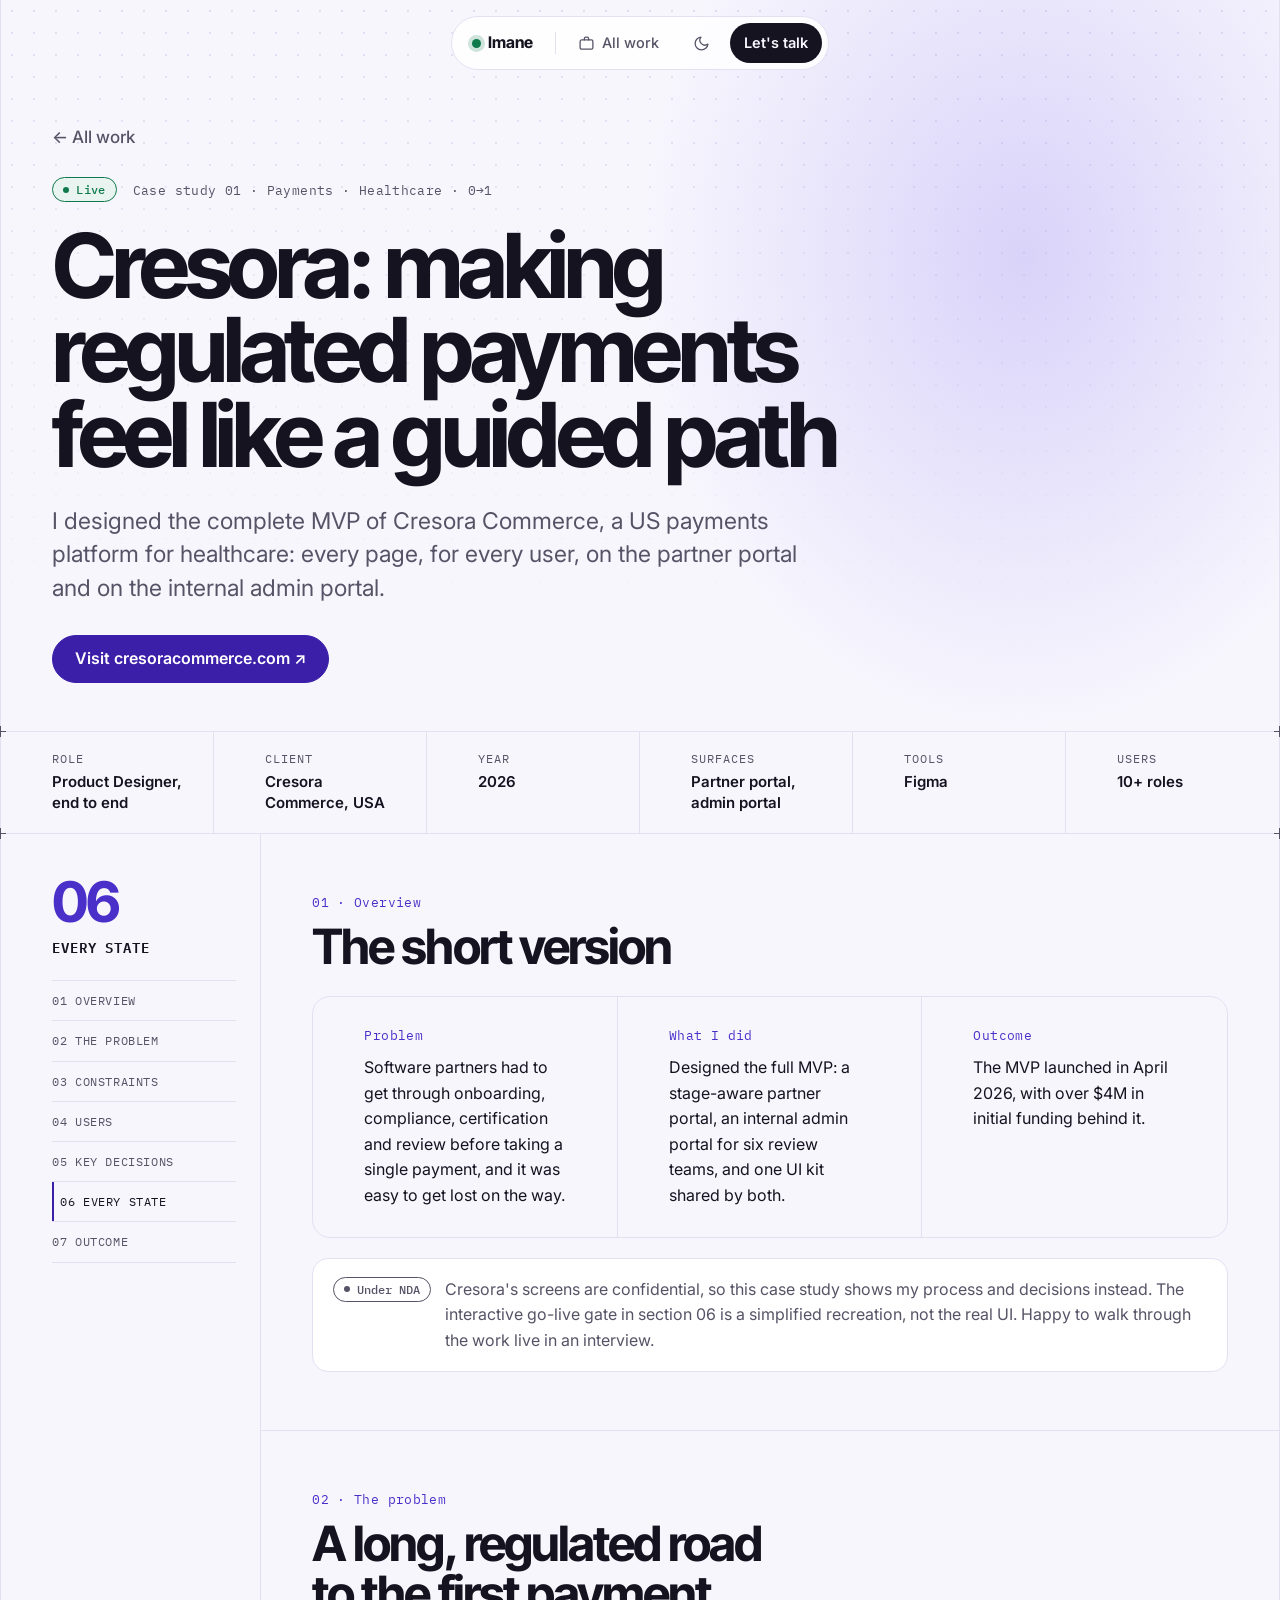
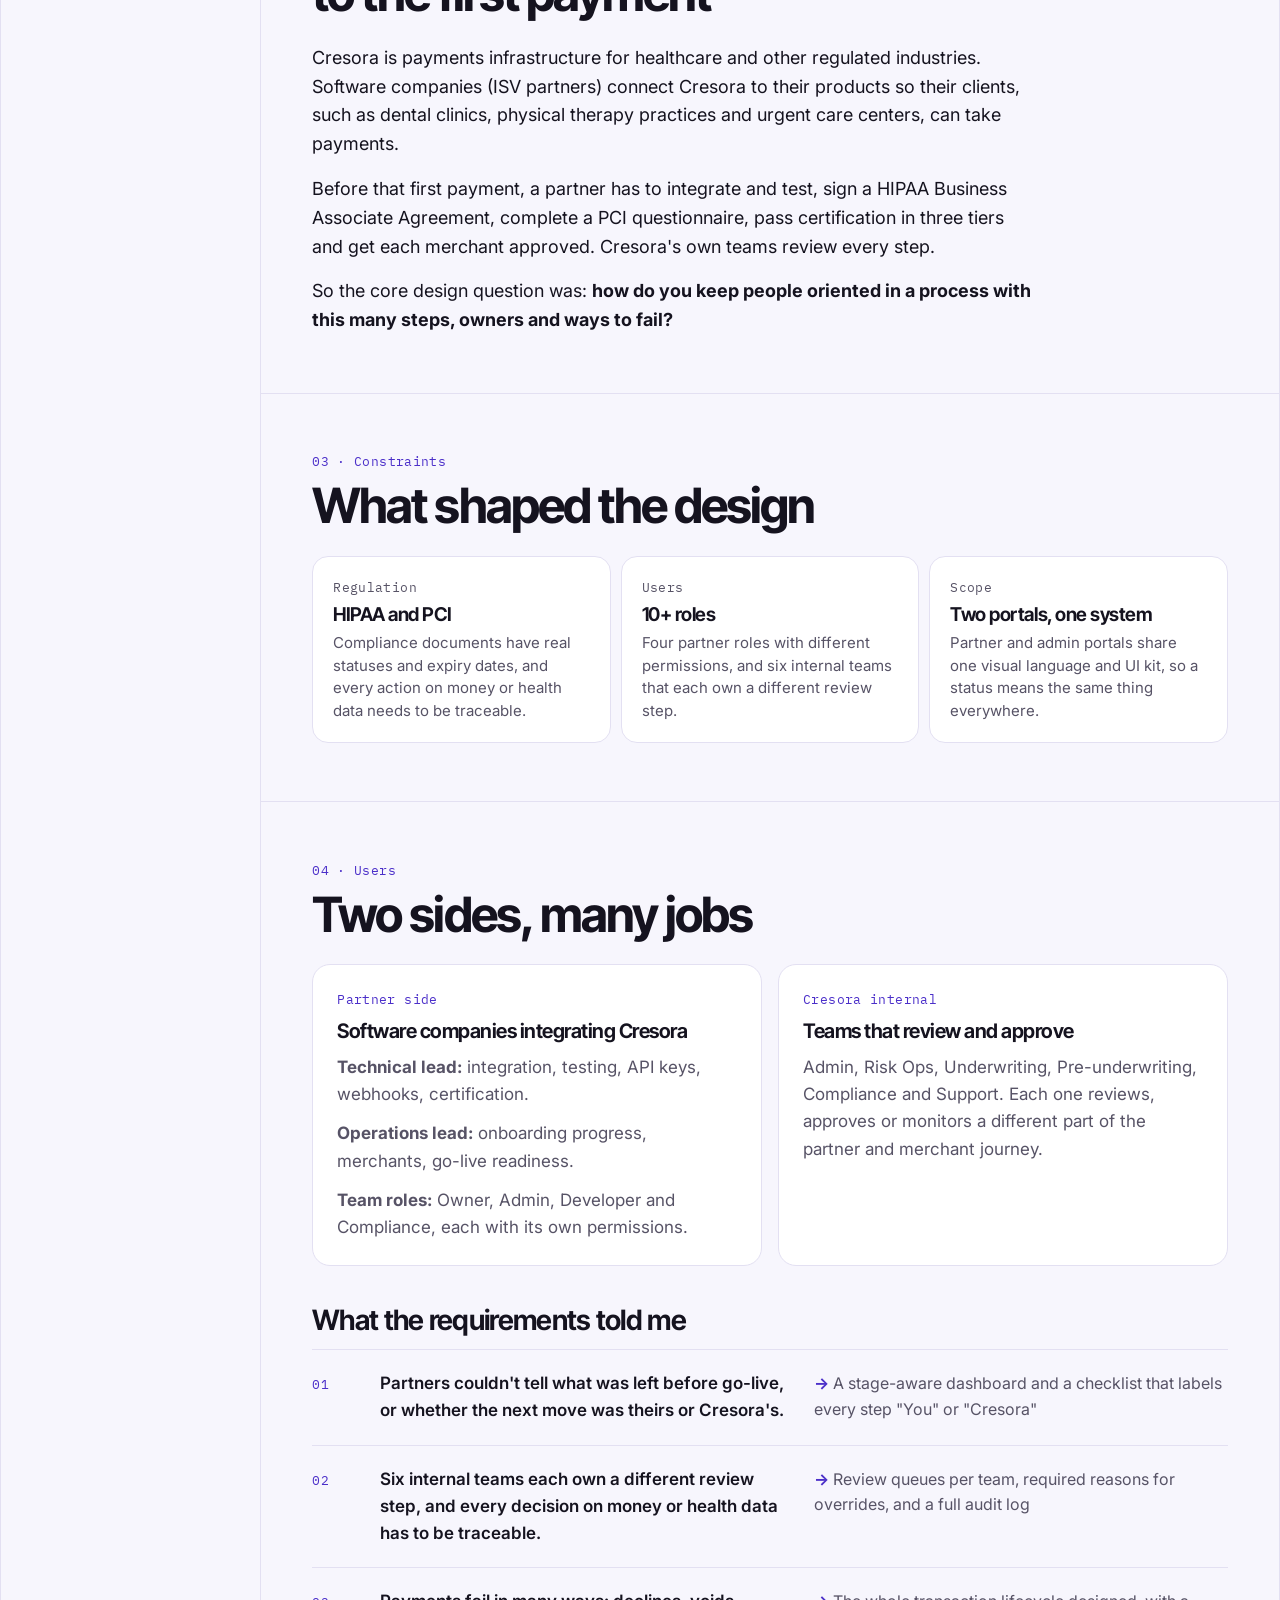
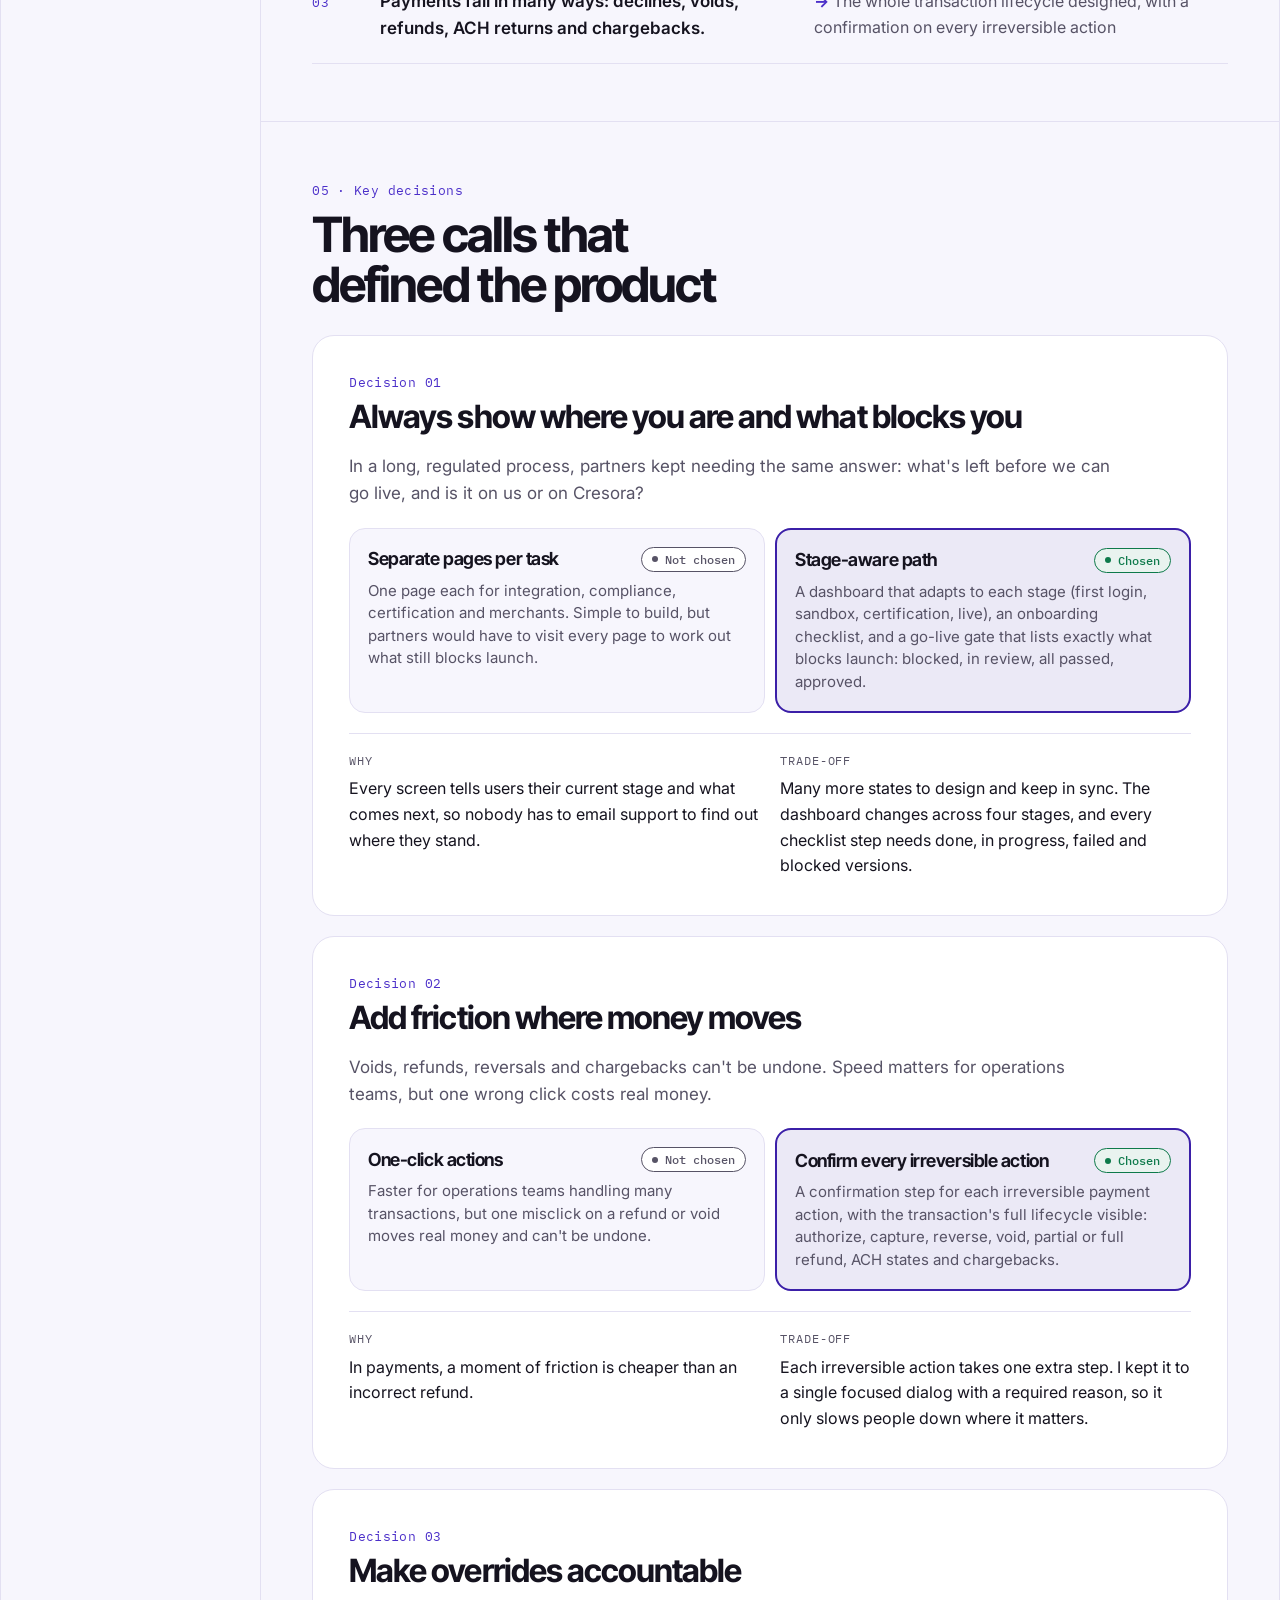
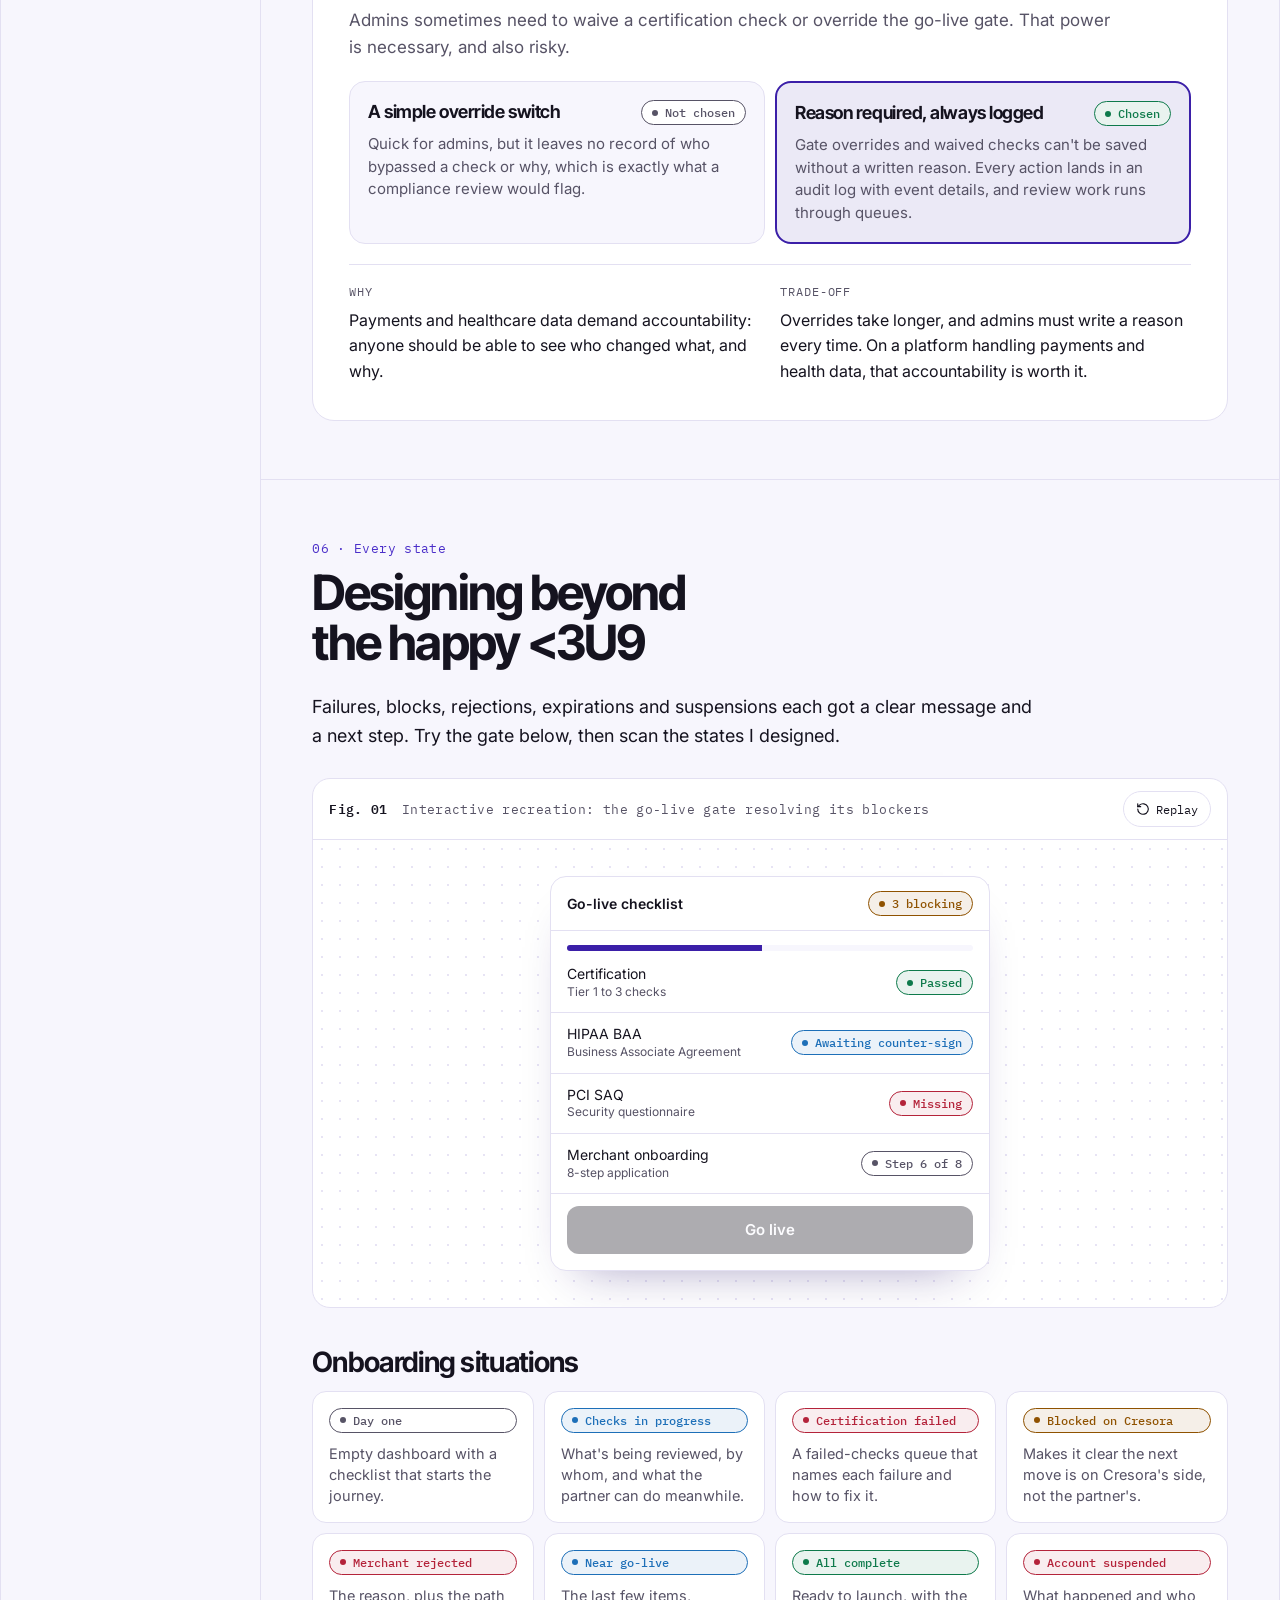
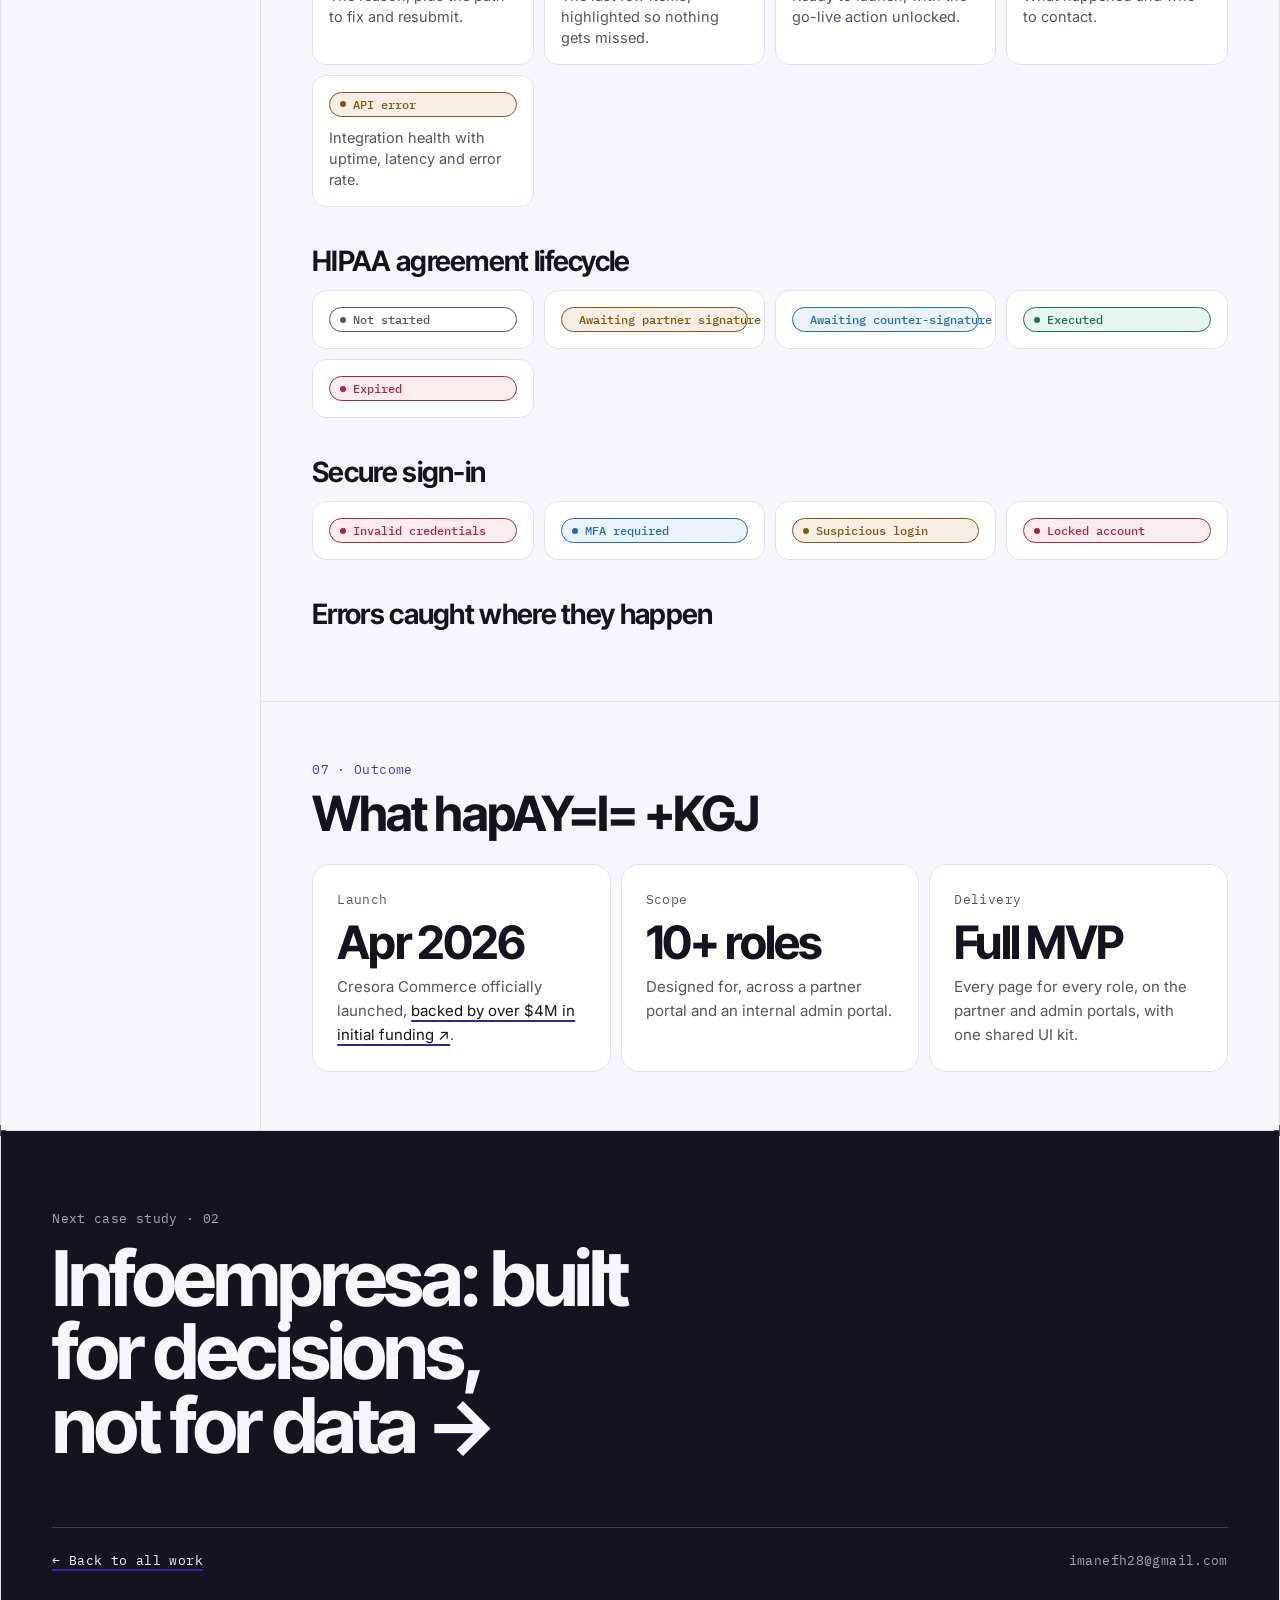
==== commit a39c7097: "Add files via upload" ====
--- a/cresora.html
+++ b/cresora.html
@@ -8,7 +8,7 @@
 <link rel="preconnect" href="https://fonts.googleapis.com">
 <link rel="preconnect" href="https://fonts.gstatic.com" crossorigin="">
 <link rel="stylesheet" href="https://fonts.googleapis.com/css2?family=Inter+Tight:wght@500;600;700;800&amp;family=Inter:wght@400;500;600&amp;family=IBM+Plex+Mono:wght@400;500;600&amp;display=swap">
-<link rel="stylesheet" href="style.css?v=4">
+<link rel="stylesheet" href="style.css?v=5">
 </head>
 <body>
 
--- a/style.css
+++ b/style.css
@@ -90,7 +90,13 @@
   .pillnav .label { display: none; }
   .pillnav a, .pillnav button { padding: 0 11px; }
 }
-@media (max-width: 420px) { .pillnav .home .name { display: none; } }
+@media (max-width: 600px) {
+  .pillnav { gap: 2px; padding: 4px; top: 12px; }
+  .pillnav a, .pillnav button { padding: 0 10px; min-height: 40px; font-size: 14px; }
+  .pillnav .sep, .pillnav .hide-sm { display: none; }
+  .pillnav .cta { padding: 0 14px; }
+}
+body { overflow-x: clip; }
 
 /* ---------- Side progress ticks ---------- */
 .ticks { position: fixed; left: 18px; top: 50%; transform: translateY(-50%); z-index: 40; display: flex; flex-direction: column; gap: 12px; list-style: none; margin: 0; padding: 0; }
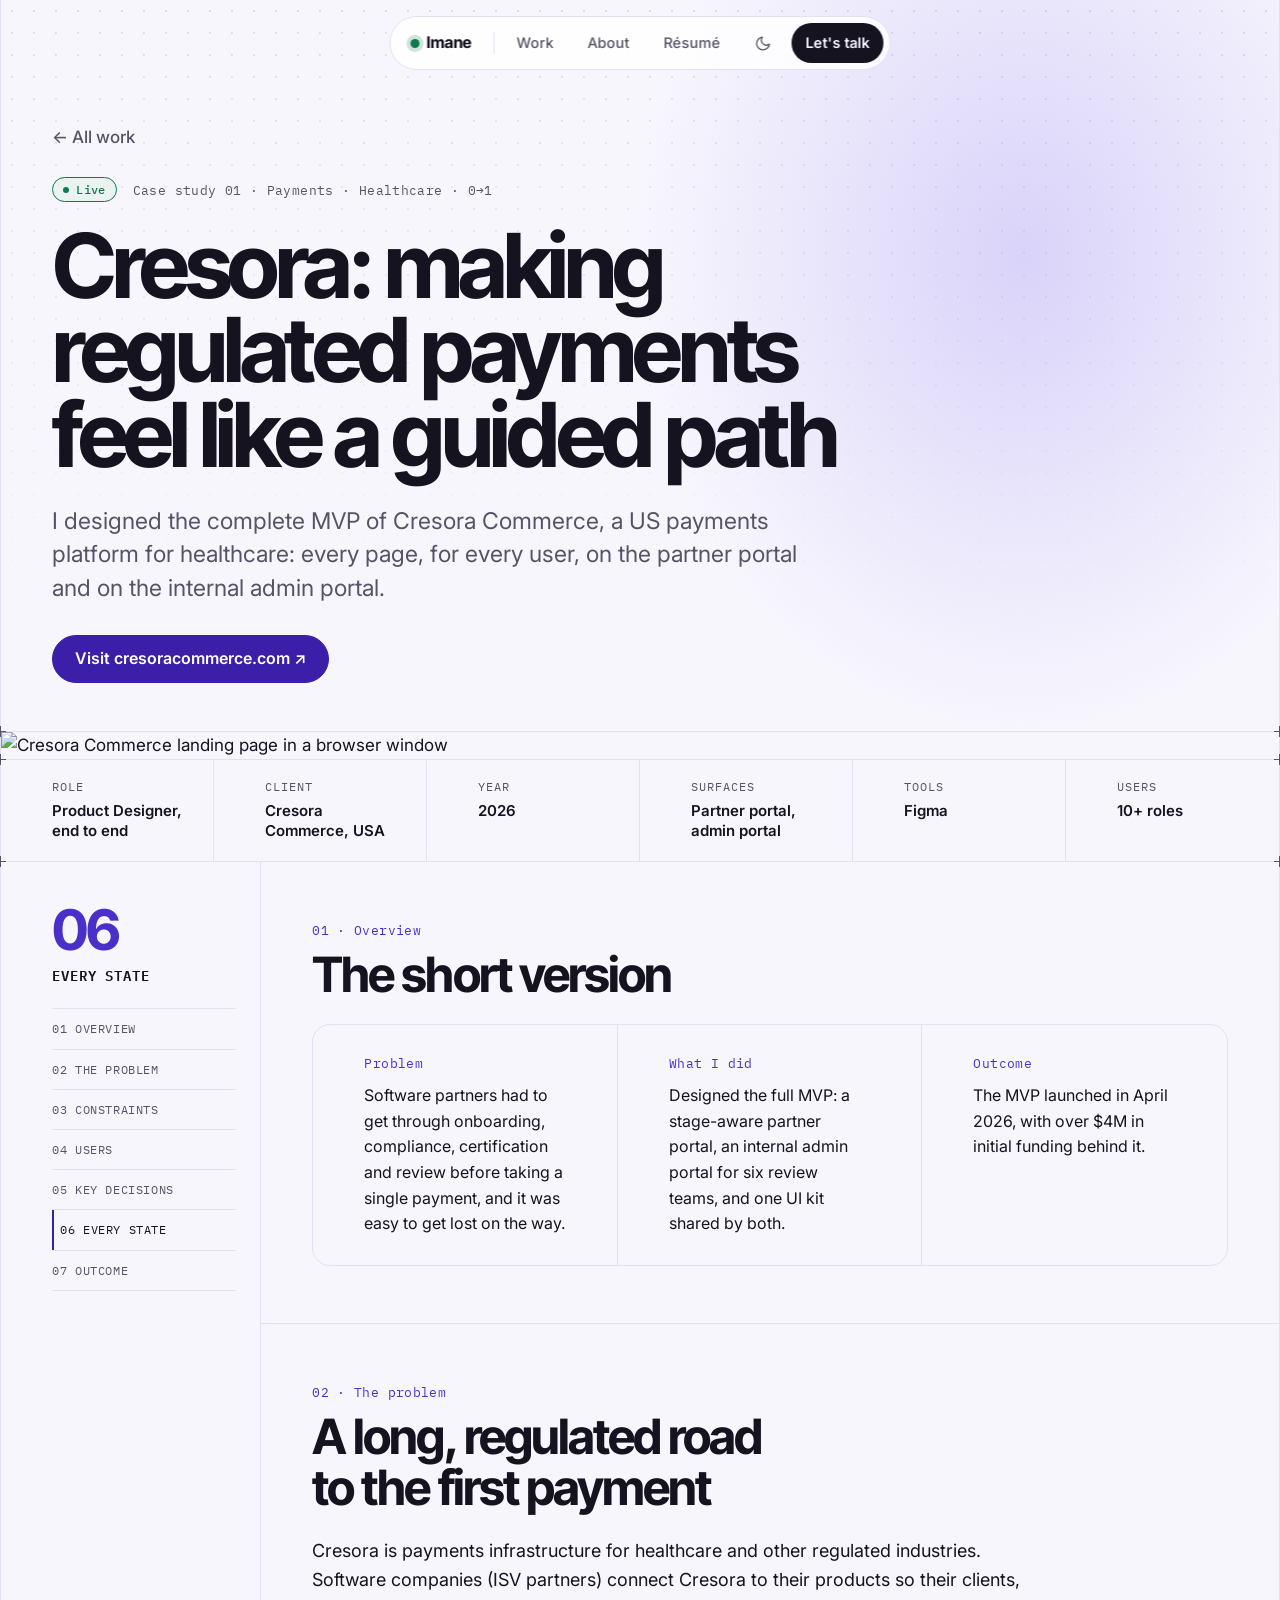
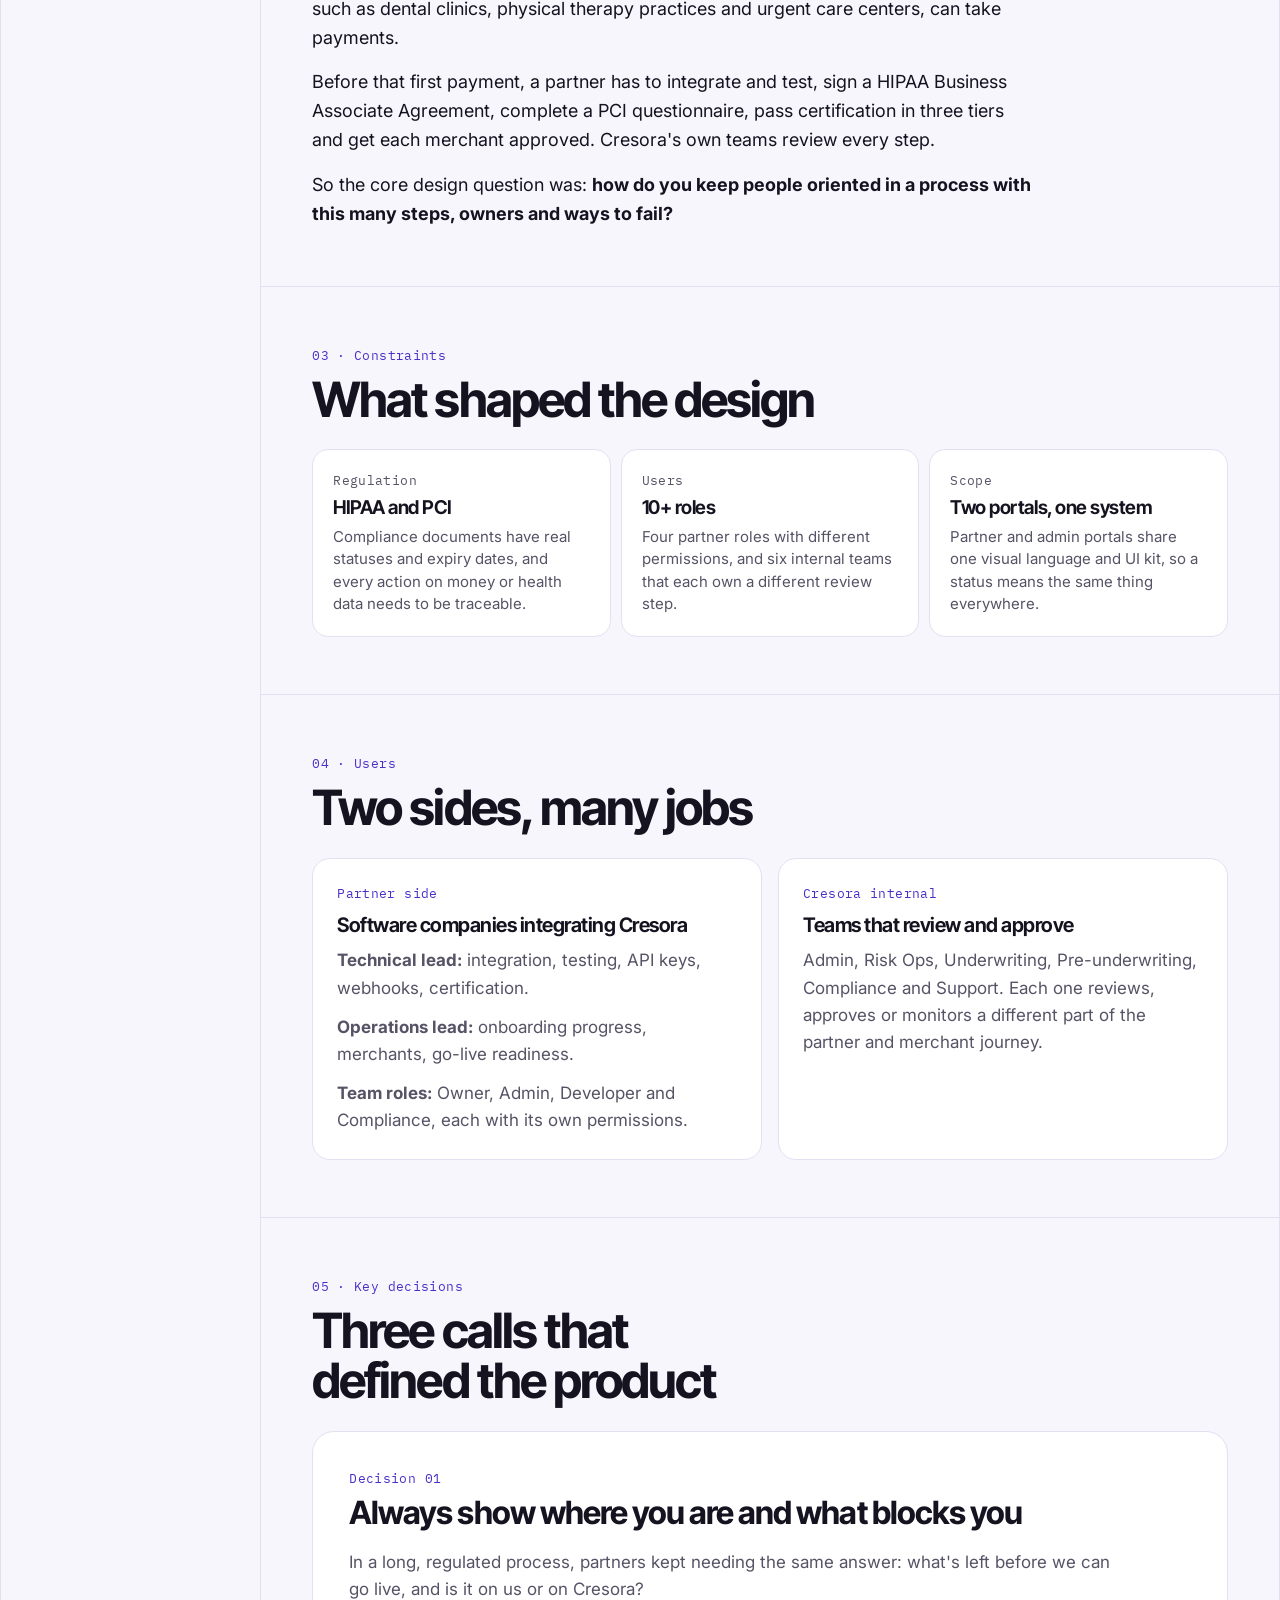
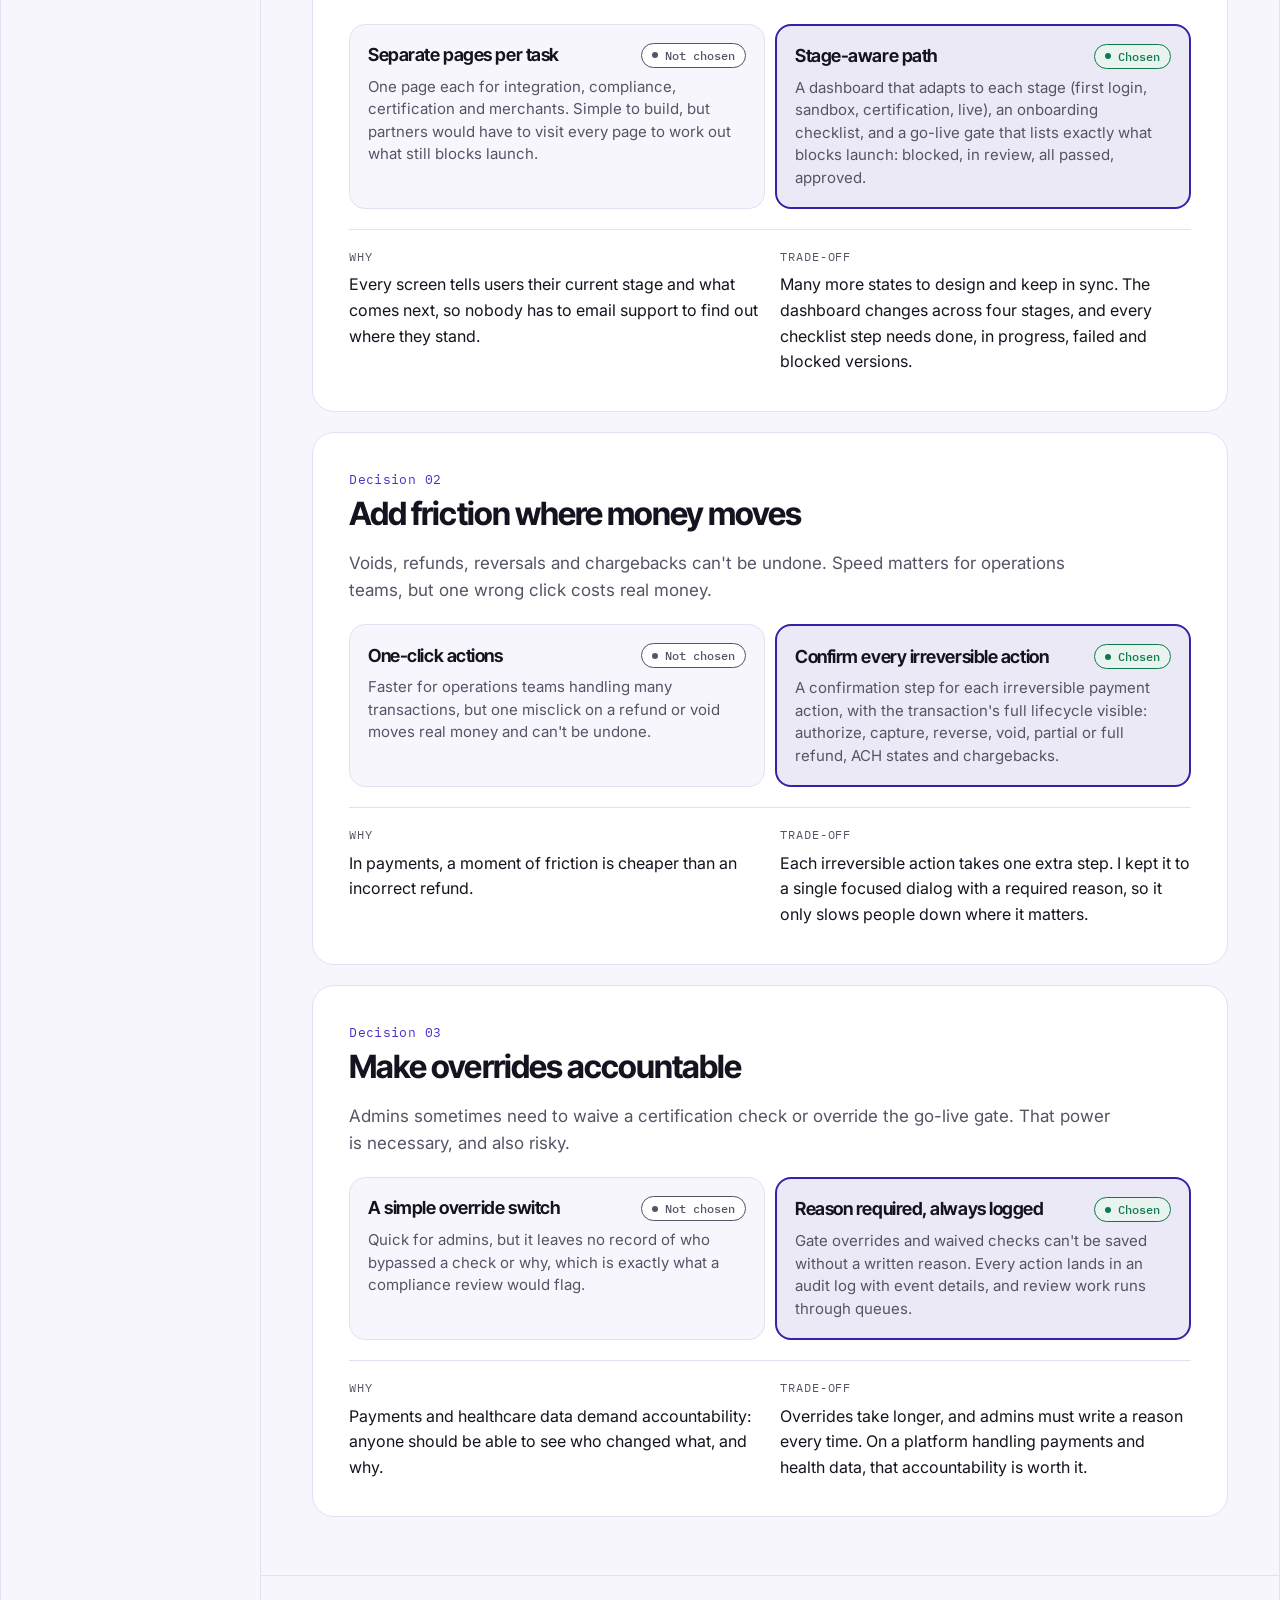
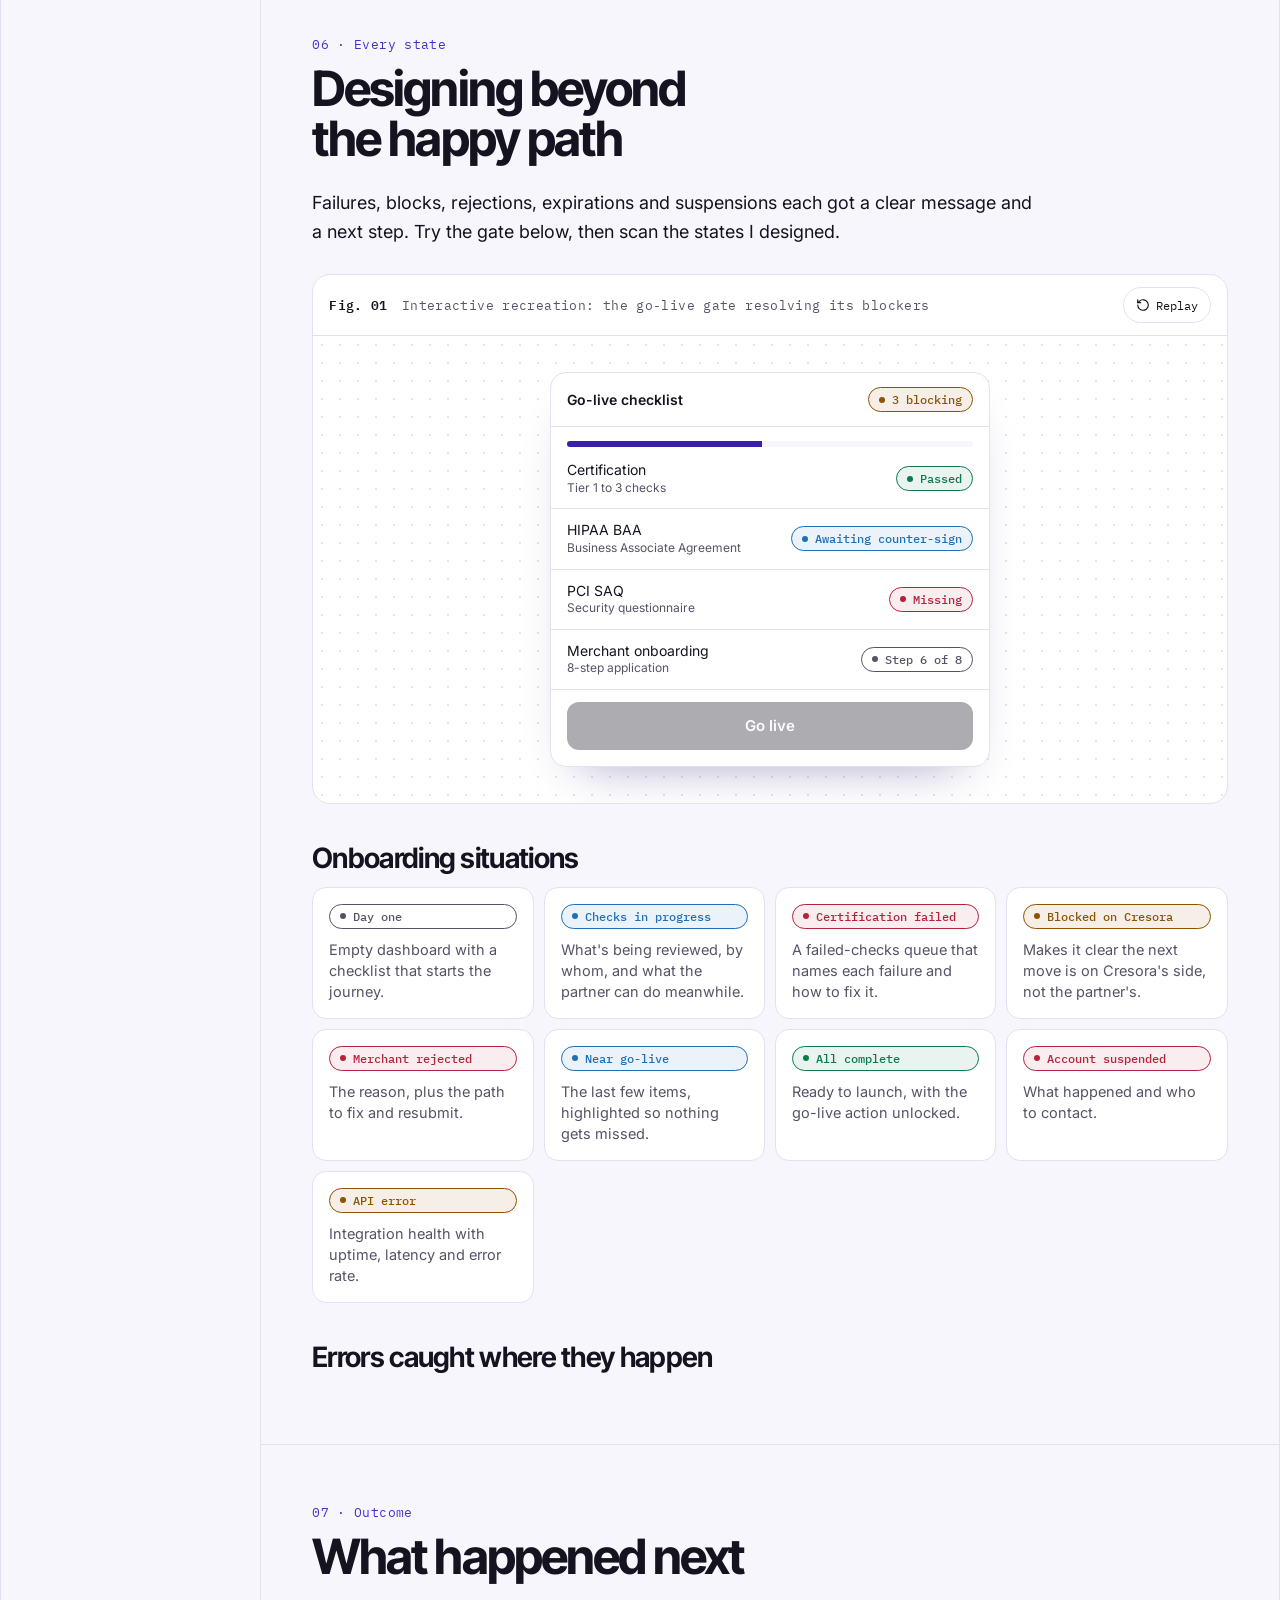
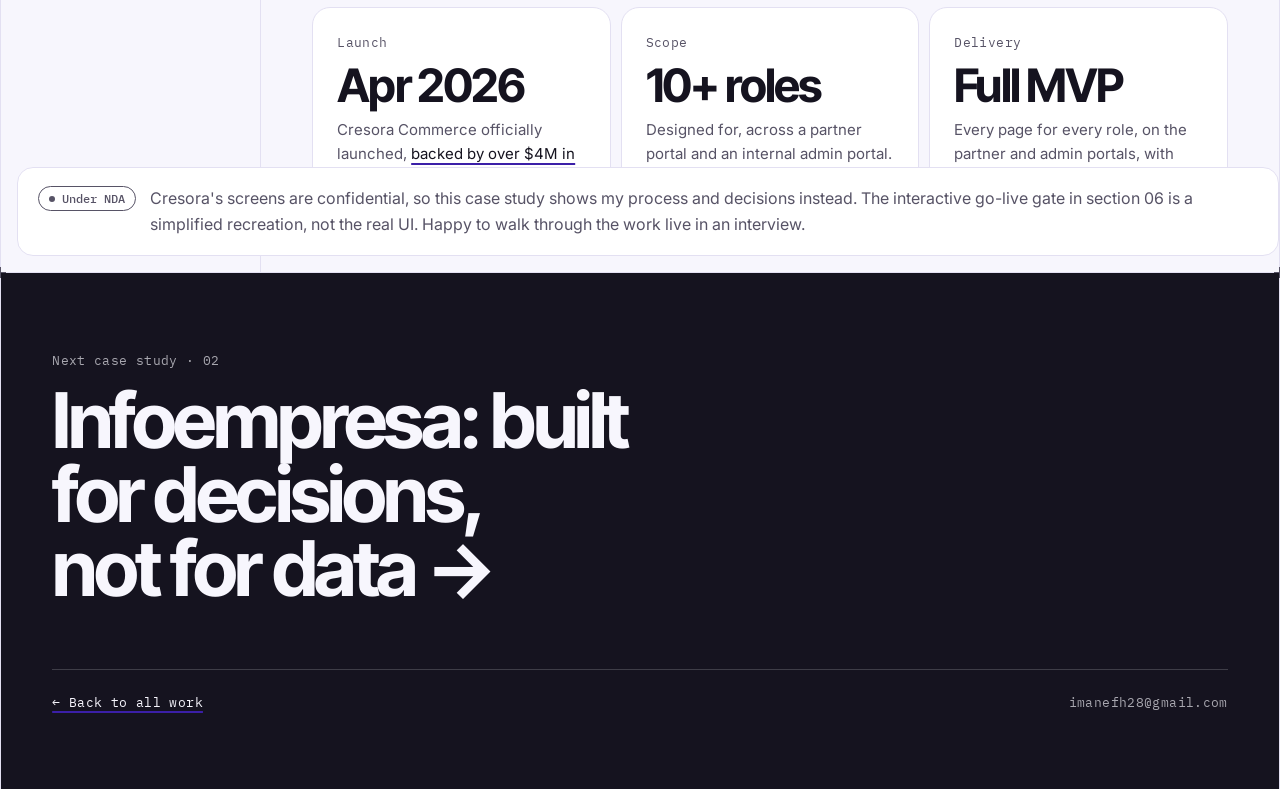
==== commit 1cb74573: "Add files via upload" ====
--- a/cresora.html
+++ b/cresora.html
@@ -8,14 +8,16 @@
 <link rel="preconnect" href="https://fonts.googleapis.com">
 <link rel="preconnect" href="https://fonts.gstatic.com" crossorigin="">
 <link rel="stylesheet" href="https://fonts.googleapis.com/css2?family=Inter+Tight:wght@500;600;700;800&amp;family=Inter:wght@400;500;600&amp;family=IBM+Plex+Mono:wght@400;500;600&amp;display=swap">
-<link rel="stylesheet" href="style.css?v=5">
+<link rel="stylesheet" href="style.css?v=14">
 </head>
 <body>
 
 <nav class="pillnav" aria-label="Main">
   <a class="home" href="index.html"><span class="dot" aria-hidden="true"></span><span class="name">Imane</span></a>
   <span class="sep" aria-hidden="true"></span>
-  <a href="work.html"><svg viewBox="0 0 24 24" fill="none" stroke="currentColor" stroke-width="1.8" stroke-linecap="round" stroke-linejoin="round" aria-hidden="true"><rect x="3" y="7" width="18" height="13" rx="2"></rect><path d="M9 7V5a2 2 0 0 1 2-2h2a2 2 0 0 1 2 2v2"></path></svg><span class="label">All work</span></a>
+  <a href="work.html">Work</a>
+  <a class="hide-sm" href="index.html#about">About</a>
+  <a class="hide-sm" href="resume.pdf" target="_blank" rel="noopener">Résumé</a>
   <button type="button" id="themeToggle" aria-label="Switch theme"><svg viewBox="0 0 24 24" fill="none" stroke="currentColor" stroke-width="1.8" stroke-linecap="round" stroke-linejoin="round" aria-hidden="true"><path d="M21 12.8A9 9 0 1 1 11.2 3a7 7 0 0 0 9.8 9.8z"></path></svg></button>
   <a class="cta" href="index.html#contact">Let's talk</a>
 </nav>
@@ -30,6 +32,8 @@
       <a class="btn primary" href="https://cresoracommerce.com/Home">Visit cresoracommerce.com ↗</a>
     </div>
   </header>
+
+  <div class="band cover-band"><img src="cover-cresora.jpg" alt="Cresora Commerce landing page in a browser window"></div>
 
   <div class="band meta">
     <div><span class="mono">Role</span><b>Product Designer, end to end</b></div>
@@ -60,7 +64,7 @@
     <div class="content">
       <section class="chapter" id="overview" data-track="" data-n="01" data-title="Overview">
         <span class="label mono">01 · Overview</span>
-        <h2 data-scramble="">The short version</h2>
+        <h2>The short version</h2>
         <div class="tldr" style="border: 1px solid var(--line); border-radius: 18px; overflow: hidden;">
           <div><span class="mono">Problem</span><p>Software partners had to get through onboarding, compliance, certification and review before taking a single payment, and it was easy to get lost on the way.</p></div>
           <div><span class="mono">What I did</span><p>Designed the full MVP: a stage-aware partner portal, an internal admin portal for six review teams, and one UI kit shared by both.</p></div>
@@ -74,7 +78,7 @@
 
       <section class="chapter" id="problem" data-track="" data-n="02" data-title="The problem">
         <span class="label mono">02 · The problem</span>
-        <h2 data-scramble="">A long, regulated road to the first payment</h2>
+        <h2>A long, regulated road to the first payment</h2>
         <div class="prose">
           <p>Cresora is payments infrastructure for healthcare and other regulated industries. Software companies (ISV partners) connect Cresora to their products so their clients, such as dental clinics, physical therapy practices and urgent care centers, can take payments.</p>
           <p>Before that first payment, a partner has to integrate and test, sign a HIPAA Business Associate Agreement, complete a PCI questionnaire, pass certification in three tiers and get each merchant approved. Cresora's own teams review every step.</p>
@@ -84,7 +88,7 @@
 
       <section class="chapter" id="constraints" data-track="" data-n="03" data-title="Constraints">
         <span class="label mono">03 · Constraints</span>
-        <h2 data-scramble="">What shaped the design</h2>
+        <h2>What shaped the design</h2>
         <div class="constraints">
           <div><span class="mono muted">Regulation</span><h4>HIPAA and PCI</h4><p>Compliance documents have real statuses and expiry dates, and every action on money or health data needs to be traceable.</p></div>
           <div><span class="mono muted">Users</span><h4>10+ roles</h4><p>Four partner roles with different permissions, and six internal teams that each own a different review step.</p></div>
@@ -94,7 +98,7 @@
 
       <section class="chapter" id="users" data-track="" data-n="04" data-title="Users">
         <span class="label mono">04 · Users</span>
-        <h2 data-scramble="">Two sides, many jobs</h2>
+        <h2>Two sides, many jobs</h2>
         <div class="figs-2">
           <div class="card">
             <span class="mono" style="color: var(--accent-text);">Partner side</span>
@@ -109,17 +113,11 @@
             <p class="muted">Admin, Risk Ops, Underwriting, Pre-underwriting, Compliance and Support. Each one reviews, approves or monitors a different part of the partner and merchant journey.</p>
           </div>
         </div>
-        <h3>What the requirements told me</h3>
-        <div class="insights">
-          <div class="insight"><span class="mono">01</span><span class="heard">Partners couldn't tell what was left before go-live, or whether the next move was theirs or Cresora's.</span><span class="so">A stage-aware dashboard and a checklist that labels every step "You" or "Cresora"</span></div>
-          <div class="insight"><span class="mono">02</span><span class="heard">Six internal teams each own a different review step, and every decision on money or health data has to be traceable.</span><span class="so">Review queues per team, required reasons for overrides, and a full audit log</span></div>
-          <div class="insight"><span class="mono">03</span><span class="heard">Payments fail in many ways: declines, voids, refunds, ACH returns and chargebacks.</span><span class="so">The whole transaction lifecycle designed, with a confirmation on every irreversible action</span></div>
-        </div>
       </section>
 
       <section class="chapter" id="decisions" data-track="" data-n="05" data-title="Key decisions">
         <span class="label mono">05 · Key decisions</span>
-        <h2 data-scramble="">Three calls that defined the product</h2>
+        <h2>Three calls that defined the product</h2>
 
         <article class="decision-card">
           <header><span class="mono">Decision 01</span><h3>Always show where you are and what blocks you</h3></header>
@@ -163,7 +161,7 @@
 
       <section class="chapter" id="states" data-track="" data-n="06" data-title="Every state">
         <span class="label mono">06 · Every state</span>
-        <h2 data-scramble="">Designing beyond the happy path</h2>
+        <h2>Designing beyond the happy path</h2>
         <div class="prose"><p>Failures, blocks, rejections, expirations and suspensions each got a clear message and a next step. Try the gate below, then scan the states I designed.</p></div>
 
         <div class="figure">
@@ -194,29 +192,12 @@
           <div class="state"><span class="chip warn">API error</span><p>Integration health with uptime, latency and error rate.</p></div>
         </div>
 
-        <h3>HIPAA agreement lifecycle</h3>
-        <div class="states">
-          <div class="state"><span class="chip idle">Not started</span></div>
-          <div class="state"><span class="chip warn">Awaiting partner signature</span></div>
-          <div class="state"><span class="chip review">Awaiting counter-signature</span></div>
-          <div class="state"><span class="chip ok">Executed</span></div>
-          <div class="state"><span class="chip block">Expired</span></div>
-        </div>
-
-        <h3>Secure sign-in</h3>
-        <div class="states">
-          <div class="state"><span class="chip block">Invalid credentials</span></div>
-          <div class="state"><span class="chip review">MFA required</span></div>
-          <div class="state"><span class="chip warn">Suspicious login</span></div>
-          <div class="state"><span class="chip block">Locked account</span></div>
-        </div>
-
         <h3>Errors caught where they happen</h3>
       </section>
 
       <section class="chapter" id="outcome" data-track="" data-n="07" data-title="Outcome">
         <span class="label mono">07 · Outcome</span>
-        <h2 data-scramble="">What happened next</h2>
+        <h2>What happened next</h2>
         <div class="outcomes">
           <div class="outcome"><span class="mono muted">Launch</span><b>Apr 2026</b><p>Cresora Commerce officially launched, <a href="https://natlawreview.com/press-releases/cresora-commerce-launches-over-4m-funding-redefine-ai-driven-commerce">backed by over $4M in initial funding ↗</a>.</p></div>
           <div class="outcome"><span class="mono muted">Scope</span><b>10+ roles</b><p>Designed for, across a partner portal and an internal admin portal.</p></div>
@@ -234,6 +215,6 @@
   </section>
 </main>
 
-<script src="main.js?v=4"></script>
+<script src="main.js?v=7"></script>
 </body>
 </html>
--- a/style.css
+++ b/style.css
@@ -575,3 +575,157 @@
 .figs-2 .figure.shot .zoom { padding: 14px; }
 .figs-2 .figure.shot .zoom img { max-width: 100%; }
 .figure.shot .zoom:hover img { transform: translateY(-2px); }
+
+/* ================= v2: calmer, human homepage ================= */
+.hero2 { padding: clamp(112px, 11vw, 150px) var(--pad) clamp(48px, 6vw, 80px); text-align: center; display: flex; flex-direction: column; align-items: center; gap: 18px; position: relative; overflow: hidden; }
+.hero2::after { content: ""; position: absolute; left: 50%; top: 10%; width: 70%; height: 90%; transform: translateX(-50%); background: radial-gradient(closest-side, var(--glow), transparent); pointer-events: none; }
+.hero2 > * { position: relative; z-index: 1; }
+.avatar { width: 160px; height: 160px; object-fit: cover; border-radius: 50%; box-shadow: 0 0 0 6px var(--sheet), var(--shadow); }
+.hero2 h1 { font-size: clamp(38px, 5.6vw, 72px); font-weight: 700; letter-spacing: -0.04em; line-height: 1.04; max-width: 18ch; }
+.hero2 .lede { font-size: clamp(17px, 1.5vw, 20px); color: var(--ink-2); max-width: 46ch; }
+.hero2 .actions { display: flex; flex-wrap: wrap; justify-content: center; gap: 10px; margin-top: 6px; }
+.avail { margin-top: 4px; }
+.logos { padding: 28px var(--pad) 32px; text-align: center; }
+.logos ul { list-style: none; margin: 16px 0 0; padding: 0; display: flex; flex-wrap: wrap; justify-content: center; align-items: center; gap: 22px 40px; }
+.logos img.logo { height: 26px; width: auto; display: block; opacity: .6; transition: opacity .2s ease; }
+.logos li:hover img.logo { opacity: 1; }
+:root[data-theme="dark"] .logos img.logo { filter: invert(1); }
+@media (prefers-color-scheme: dark) { :root:not([data-theme="light"]) .logos img.logo { filter: invert(1); } }
+.sec-title { display: flex; justify-content: space-between; align-items: baseline; gap: 16px; flex-wrap: wrap; margin-bottom: 28px; }
+.sec-title h2, .about2 h2 { font-size: clamp(30px, 3.6vw, 46px); font-weight: 700; letter-spacing: -0.035em; }
+.sec-title a { font-weight: 600; color: var(--accent-text); text-decoration: none; }
+.sec-title a:hover { text-decoration: underline; }
+.cards { display: grid; grid-template-columns: repeat(2, minmax(0, 1fr)); gap: 20px; }
+.pc { display: flex; flex-direction: column; background: var(--sheet); border: 1px solid var(--line); border-radius: 22px; overflow: hidden; text-decoration: none; color: var(--ink); transition: transform .25s ease, box-shadow .25s ease, border-color .25s ease; }
+.pc:hover { color: var(--ink); transform: translateY(-4px); box-shadow: var(--shadow); border-color: color-mix(in srgb, var(--accent) 35%, var(--line)); }
+.pc.big { grid-column: 1 / -1; }
+.cover { position: relative; aspect-ratio: 16 / 9; display: flex; align-items: center; justify-content: center; overflow: hidden; }
+.pc.big .cover { aspect-ratio: 21 / 9; }
+.cover-ie { background: radial-gradient(60% 80% at 15% 10%, rgba(140,120,240,.55), transparent 70%), linear-gradient(135deg, #1B1450, #2A2290 55%, #3D57C9); padding: 32px 32px 0; align-items: flex-end; }
+.mini-browser { width: min(860px, 92%); border-radius: 12px 12px 0 0; animation: none; transform: none; box-shadow: 0 30px 60px -30px rgba(10,6,40,.7); }
+.pc:hover .mini-browser { transform: translateY(-6px); transition: transform .4s ease; }
+.cover-cr { background: linear-gradient(135deg, #DCD6FA, #F4F2FF 60%, #E6F4F1); }
+.cover-mr { background: linear-gradient(135deg, #E9E5FF, #F7F6FD 55%, #E3F4E8); flex-direction: column; gap: 12px; }
+.cover-logo { height: 44px; width: auto; opacity: .85; }
+.cover-word { font-family: var(--display); font-weight: 700; font-size: 30px; letter-spacing: -0.03em; color: #2A2290; }
+.nda { position: absolute; left: 16px; bottom: 16px; }
+.pc-body { padding: 22px 24px 24px; display: flex; flex-direction: column; gap: 8px; }
+.pc-meta { display: flex; justify-content: space-between; align-items: center; gap: 8px; color: var(--ink-2); flex-wrap: wrap; }
+.pc h3 { font-size: 24px; line-height: 1.15; font-weight: 700; letter-spacing: -0.03em; }
+.pc p { color: var(--ink-2); font-size: 16px; max-width: 56ch; }
+.pc .more { margin-top: 6px; font-weight: 600; color: var(--accent-text); }
+@media (max-width: 760px) { .cards { grid-template-columns: minmax(0, 1fr); } .pc.big .cover { aspect-ratio: 16 / 10; } .cover-ie { padding: 18px 18px 0; } }
+.about2 { display: grid; grid-template-columns: minmax(0, 1.3fr) minmax(0, 1fr); gap: clamp(28px, 5vw, 64px); align-items: start; }
+.about2 > div:first-child { display: flex; flex-direction: column; gap: 14px; }
+.about2 p { color: var(--ink-2); font-size: 17px; max-width: 58ch; }
+.facts2 { display: grid; grid-template-columns: repeat(2, minmax(0, 1fr)); gap: 10px; }
+.facts2 > div { background: var(--sheet); border: 1px solid var(--line); border-radius: 16px; padding: 18px; }
+.facts2 b { display: block; font-family: var(--display); font-size: 32px; letter-spacing: -0.035em; line-height: 1; }
+.facts2 span { display: block; margin-top: 8px; color: var(--ink-2); font-size: 14px; line-height: 1.4; }
+@media (max-width: 860px) { .about2 { grid-template-columns: minmax(0, 1fr); } }
+.cover-cr .cover-logo, .cover-mr .cover-logo { filter: none; }
+.hero2 h1 .h1-sub { color: var(--violet); }
+
+/* ================= Motion (v7) ================= */
+/* Hero entrance: soft blur-in, staggered */
+.hero2 > * { animation: blurIn .9s cubic-bezier(.2,.7,.2,1) both; }
+.hero2 > *:nth-child(2) { animation-delay: .08s; } .hero2 > *:nth-child(3) { animation-delay: .16s; }
+.hero2 > *:nth-child(4) { animation-delay: .24s; } .hero2 > *:nth-child(5) { animation-delay: .32s; } .hero2 > *:nth-child(6) { animation-delay: .4s; }
+@keyframes blurIn { from { opacity: 0; filter: blur(10px); transform: translateY(14px); } }
+
+/* Avatar: gentle float + follows the cursor (JS sets --rx/--ry) */
+.avatar-wrap { perspective: 600px; animation: blurIn .9s both, floaty 6s ease-in-out 1s infinite; }
+@keyframes floaty { 50% { translate: 0 -8px; } }
+.avatar { transform: rotateX(var(--rx, 0deg)) rotateY(var(--ry, 0deg)); transition: transform .25s ease-out; }
+
+/* Rotating role */
+.roles { display: inline-block; height: 30px; overflow: hidden; background: var(--tint); border-radius: 8px; padding: 0 12px; }
+.roles-track { display: flex; flex-direction: column; animation: roles 10s cubic-bezier(.7,0,.3,1) infinite; }
+.roles-track span { height: 30px; line-height: 30px; font-weight: 600; font-size: 13px; letter-spacing: .08em; text-transform: uppercase; color: var(--accent-text); white-space: nowrap; text-align: center; }
+@keyframes roles { 0%,20% { transform: translateY(0); } 25%,45% { transform: translateY(-30px); } 50%,70% { transform: translateY(-60px); } 75%,95% { transform: translateY(-90px); } 100% { transform: translateY(-120px); } }
+
+/* Logos: lift on hover */
+.logos li { transition: transform .25s ease; }
+.logos li:hover { transform: translateY(-4px) scale(1.06); }
+
+/* Project cards: spotlight that follows the cursor + image drift */
+.pc { position: relative; }
+.pc::after { content: ""; position: absolute; inset: 0; pointer-events: none; opacity: 0; transition: opacity .3s ease; background: radial-gradient(420px circle at var(--mx, 50%) var(--my, 50%), color-mix(in srgb, var(--accent) 12%, transparent), transparent 60%); }
+.pc:hover::after { opacity: 1; }
+.cover > * { transition: transform .5s cubic-bezier(.2,.7,.2,1); }
+.pc:hover .cover > .cover-logo, .pc:hover .cover > .cover-word { transform: translate(var(--px, 0px), var(--py, 0px)) scale(1.04); }
+.pc:hover .mini-browser { transform: translate(var(--px, 0px), calc(var(--py, 0px) - 6px)); }
+
+/* Magnetic buttons */
+.magnetic, .pillnav .cta { transition: transform .2s ease-out, background .15s ease, color .15s ease; }
+
+@media (prefers-reduced-motion: reduce) {
+  .hero2 > *, .avatar-wrap, .roles-track { animation: none !important; }
+  .roles-track { transform: none; }
+}
+.pcard[hidden] { display: none !important; }
+.filters button { position: relative; }
+.filters button[aria-pressed="true"] { box-shadow: 0 6px 16px -8px color-mix(in srgb, var(--accent) 70%, transparent); }
+
+/* ================= About (v9) ================= */
+.about-h { font-size: clamp(30px, 3.8vw, 50px); font-weight: 600; letter-spacing: -0.035em; line-height: 1.12; max-width: 24ch; margin-top: 10px; }
+.about-h .ele { width: 1.1em; height: .85em; color: var(--violet); vertical-align: -0.08em; display: inline-block; animation: trunk 3s ease-in-out infinite; transform-origin: 30% 80%; }
+@keyframes trunk { 50% { transform: rotate(-8deg); } }
+.about-copy { display: grid; grid-template-columns: repeat(2, minmax(0, 1fr)); gap: 24px; margin-top: 22px; color: var(--ink-2); font-size: 17px; }
+@media (max-width: 760px) { .about-copy { grid-template-columns: minmax(0, 1fr); } }
+#about .bento { display: grid; grid-template-columns: repeat(4, minmax(0, 1fr)); grid-auto-rows: 170px; grid-auto-flow: dense; gap: 12px; margin-top: 36px; }
+#about .tile { margin: 0; position: relative; border-radius: 18px; overflow: hidden; background: var(--sheet); border: 1px solid var(--line); }
+#about .t-tall { grid-row: span 2; }
+.t-game { grid-column: span 2; grid-row: span 2; padding: 16px; display: flex; flex-direction: column; gap: 10px; }
+#about .tile img { width: 100%; height: 100%; object-fit: cover; transition: transform .6s cubic-bezier(.2,.7,.2,1), filter .4s ease; filter: saturate(.9); }
+#about .tile:hover img { transform: scale(1.06); filter: saturate(1.1); }
+#about .tile figcaption { position: absolute; left: 10px; bottom: 10px; padding: 6px 10px; border-radius: 999px; background: rgba(21,19,31,.62); backdrop-filter: blur(6px); color: #fff; font-size: 12.5px; font-weight: 500; opacity: 0; transform: translateY(6px); transition: opacity .3s ease, transform .3s ease; }
+#about .tile:hover figcaption, #about .tile:focus-within figcaption { opacity: 1; transform: none; }
+@media (hover: none) { #about .tile figcaption { opacity: 1; transform: none; } }
+.t-dots { background: var(--tint); }
+.t-dots canvas { width: 100%; height: 100%; display: block; }
+.pz-head { display: flex; justify-content: space-between; align-items: center; color: var(--ink-2); }
+.pz-grid { flex: 1; display: grid; grid-template-columns: repeat(3, 1fr); gap: 4px; aspect-ratio: 1; max-height: 100%; margin: 0 auto; width: auto; height: 100%; }
+.pz-grid button { border: 0; padding: 0; border-radius: 8px; cursor: pointer; background-image: url(avatar.jpg); background-size: 300% 300%; transition: transform .2s ease, box-shadow .2s ease, outline-color .2s ease; outline: 3px solid transparent; outline-offset: -3px; }
+.pz-grid button:hover { transform: scale(.97); }
+.pz-grid button[aria-pressed="true"] { outline-color: var(--accent); transform: scale(.94); }
+.pz-grid.solved button { border-radius: 0; transition: border-radius .4s ease; }
+.pz-grid.solved { gap: 0; transition: gap .4s ease; }
+.pz-msg { color: var(--ink-2); text-align: center; min-height: 1.4em; }
+@media (max-width: 860px) { #about .bento { grid-template-columns: repeat(2, minmax(0, 1fr)); grid-auto-rows: 150px; } .t-game { grid-row: span 3; } }
+.about-cols { display: grid; grid-template-columns: minmax(0, 1.4fr) minmax(0, 1fr); gap: clamp(28px, 5vw, 64px); margin-top: 48px; }
+.about-cols h3 { font-size: 22px; font-weight: 650; margin-bottom: 14px; }
+.journey { list-style: none; margin: 0; padding: 0; border-left: 2px solid var(--line); }
+.journey li { position: relative; display: grid; grid-template-columns: 76px minmax(0, 1fr); gap: 12px; padding: 0 0 18px 20px; }
+.journey li::before { content: ""; position: absolute; left: -6px; top: 6px; width: 10px; height: 10px; border-radius: 50%; background: var(--sheet); border: 2px solid var(--accent); transition: background .2s ease; }
+.journey li:hover::before { background: var(--accent); }
+.journey .mono { color: var(--ink-2); padding-top: 2px; }
+.journey b { display: block; font-weight: 600; }
+.journey small { display: block; color: var(--ink-2); font-size: 14px; }
+.stack span { transition: transform .2s ease, background .2s ease; }
+.stack span:hover { transform: translateY(-2px); background: var(--tint); }
+@media (max-width: 860px) { .about-cols { grid-template-columns: minmax(0, 1fr); } }
+@media (prefers-reduced-motion: reduce) { .about-h .ele { animation: none; } }
+.cover-img { background: #0d2a40; }
+.cover-img img { width: 100%; height: 100%; object-fit: cover; transition: transform .6s cubic-bezier(.2,.7,.2,1); }
+.pc:hover .cover-img img { transform: scale(1.04) translate(var(--px, 0px), var(--py, 0px)); }
+.cover-band img { display: block; width: 100%; height: auto; }
+.pc.big .cover-img { aspect-ratio: 16 / 8.5; } .pc.big .cover-img img { object-position: 50% 30%; }
+.phones3 { display: grid; grid-template-columns: repeat(3, minmax(0, 1fr)); gap: 14px; margin: 8px 0 36px; }
+.phones3 figure { margin: 0; background: var(--sheet); border: 1px solid var(--line); border-radius: 18px; overflow: hidden; display: flex; flex-direction: column; transition: transform .25s ease, box-shadow .25s ease; }
+.phones3 figure:hover { transform: translateY(-4px); box-shadow: var(--shadow); }
+.phones3 img { width: 100%; height: auto; display: block; }
+.phones3 figcaption { padding: 14px 16px 16px; font-size: 14.5px; color: var(--ink-2); line-height: 1.45; }
+.phones3 b { color: var(--ink); }
+@media (max-width: 760px) { .phones3 { grid-template-columns: minmax(0, 1fr); max-width: 360px; margin-inline: auto; } }
+
+/* Case-study facts: intro + 4 tiles on one row */
+.band.bento { grid-template-columns: minmax(0, 2.2fr) repeat(4, minmax(0, 1fr)); grid-template-rows: auto; }
+.band.bento .bento-intro { grid-row: auto; }
+@media (max-width: 1100px) { .band.bento { grid-template-columns: repeat(2, minmax(0, 1fr)); } .band.bento .bento-intro { grid-column: 1 / -1; } }
+/* Case-study facts v2: intro on top, compact facts row below */
+.band.bento { grid-template-columns: repeat(4, minmax(0, 1fr)); }
+.band.bento .bento-intro { grid-column: 1 / -1; flex-direction: row; align-items: center; justify-content: space-between; gap: 24px; flex-wrap: wrap; }
+.band.bento .bento-intro p { flex: 1 1 480px; }
+.band.bento .tile { min-height: 0; justify-content: flex-start; padding: 14px 18px; }
+@media (max-width: 760px) { .band.bento { grid-template-columns: repeat(2, minmax(0, 1fr)); } }
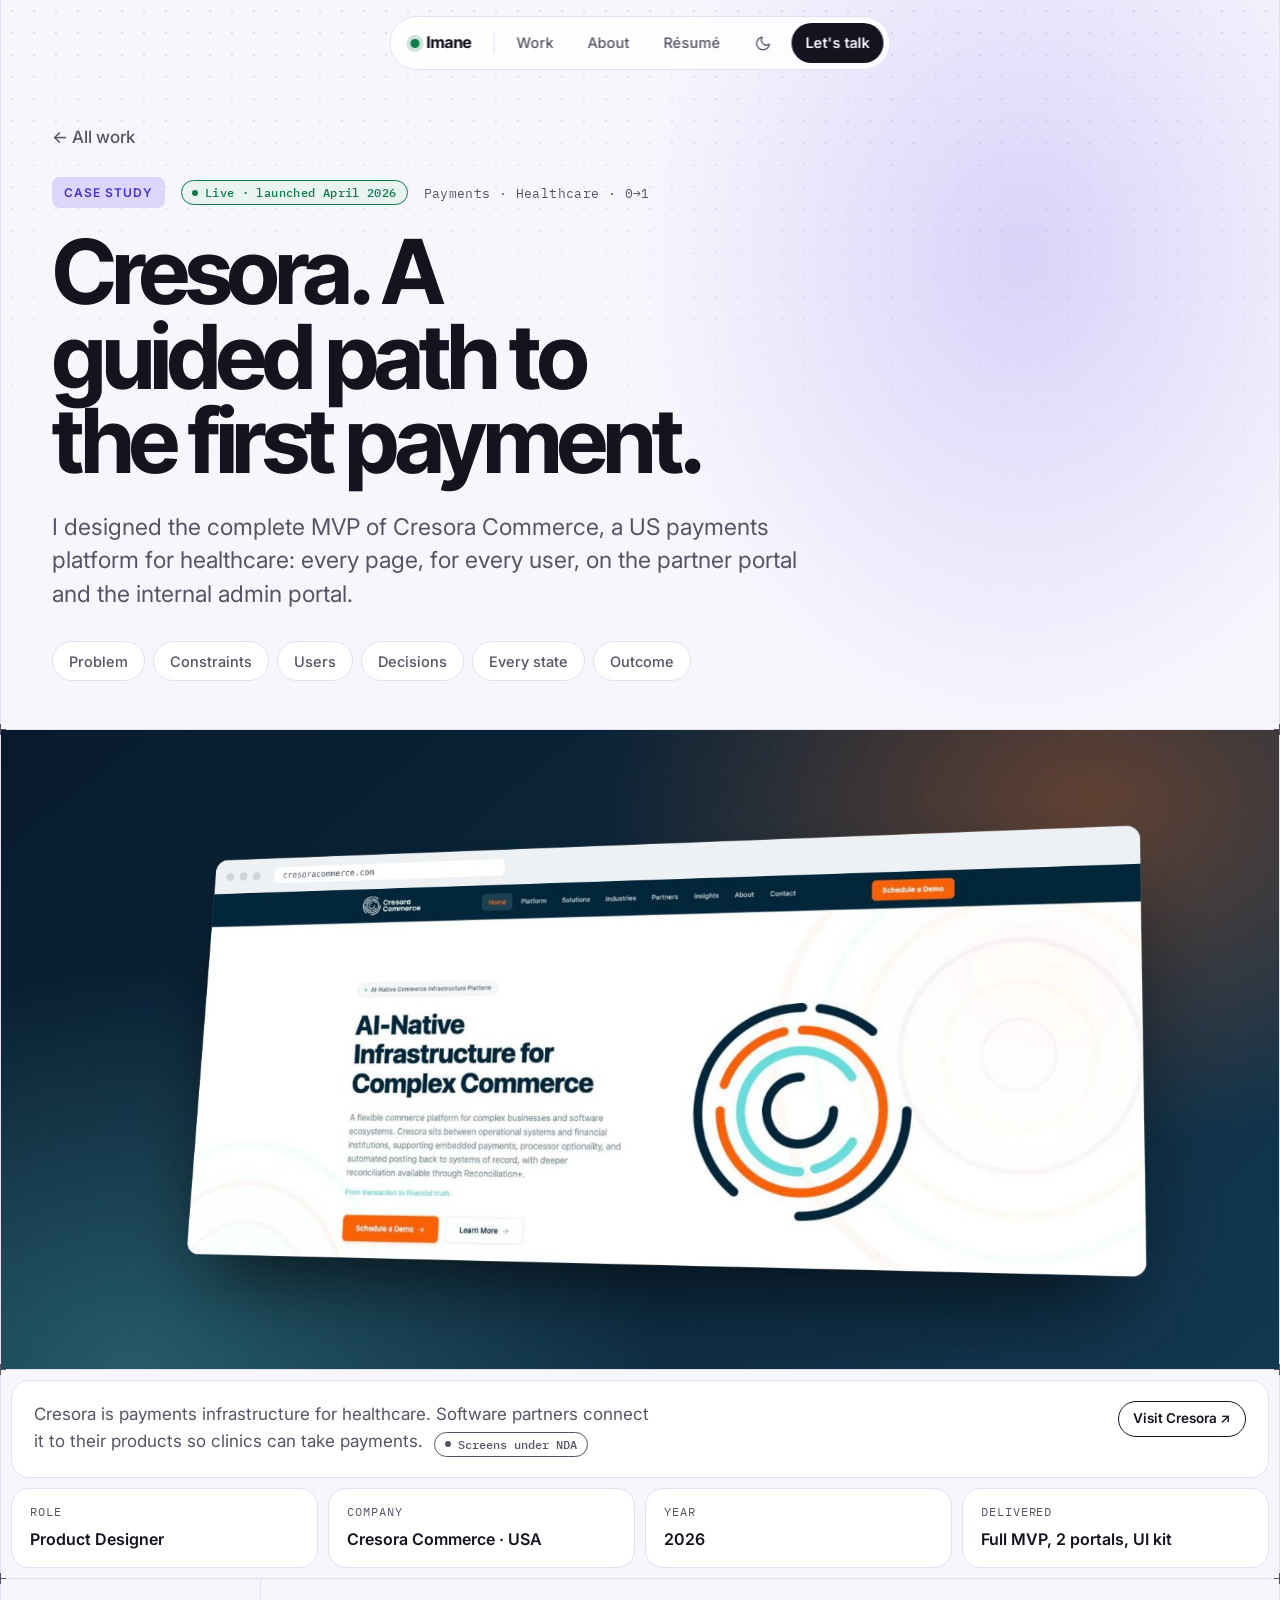
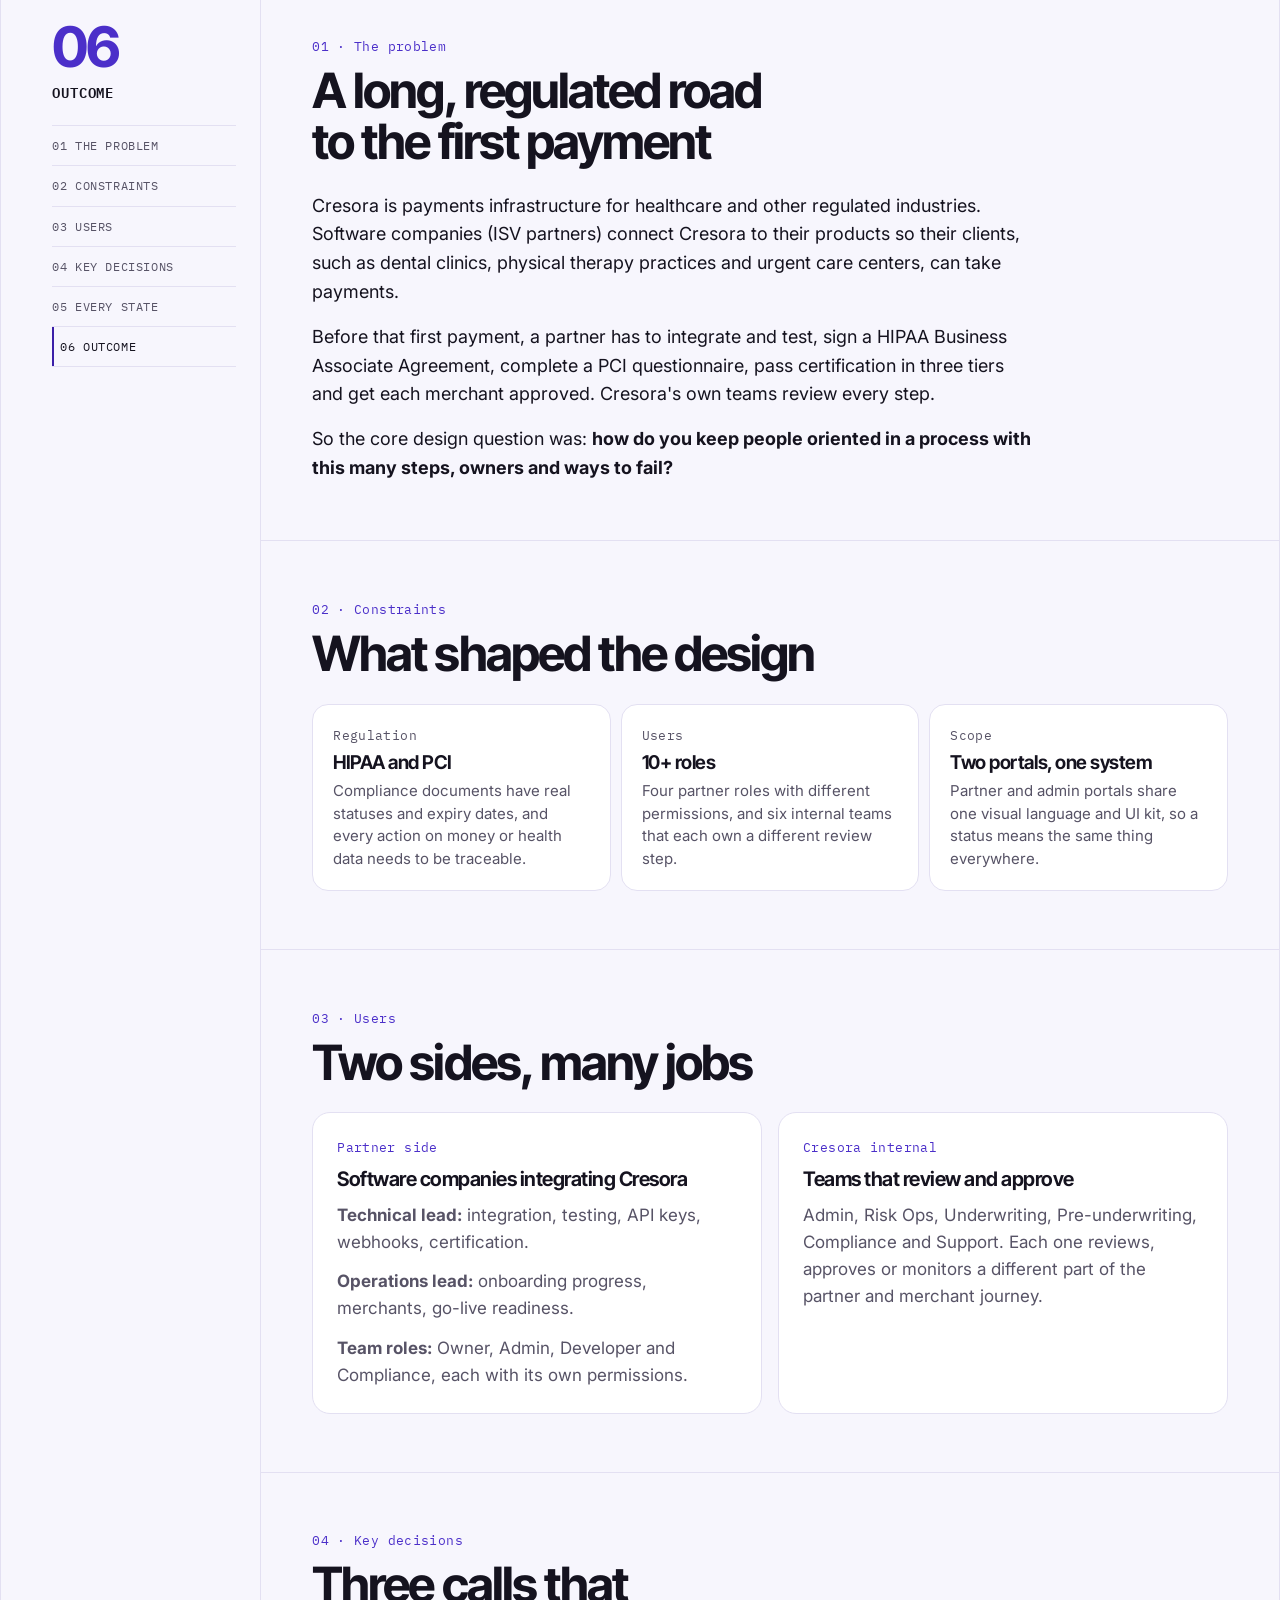
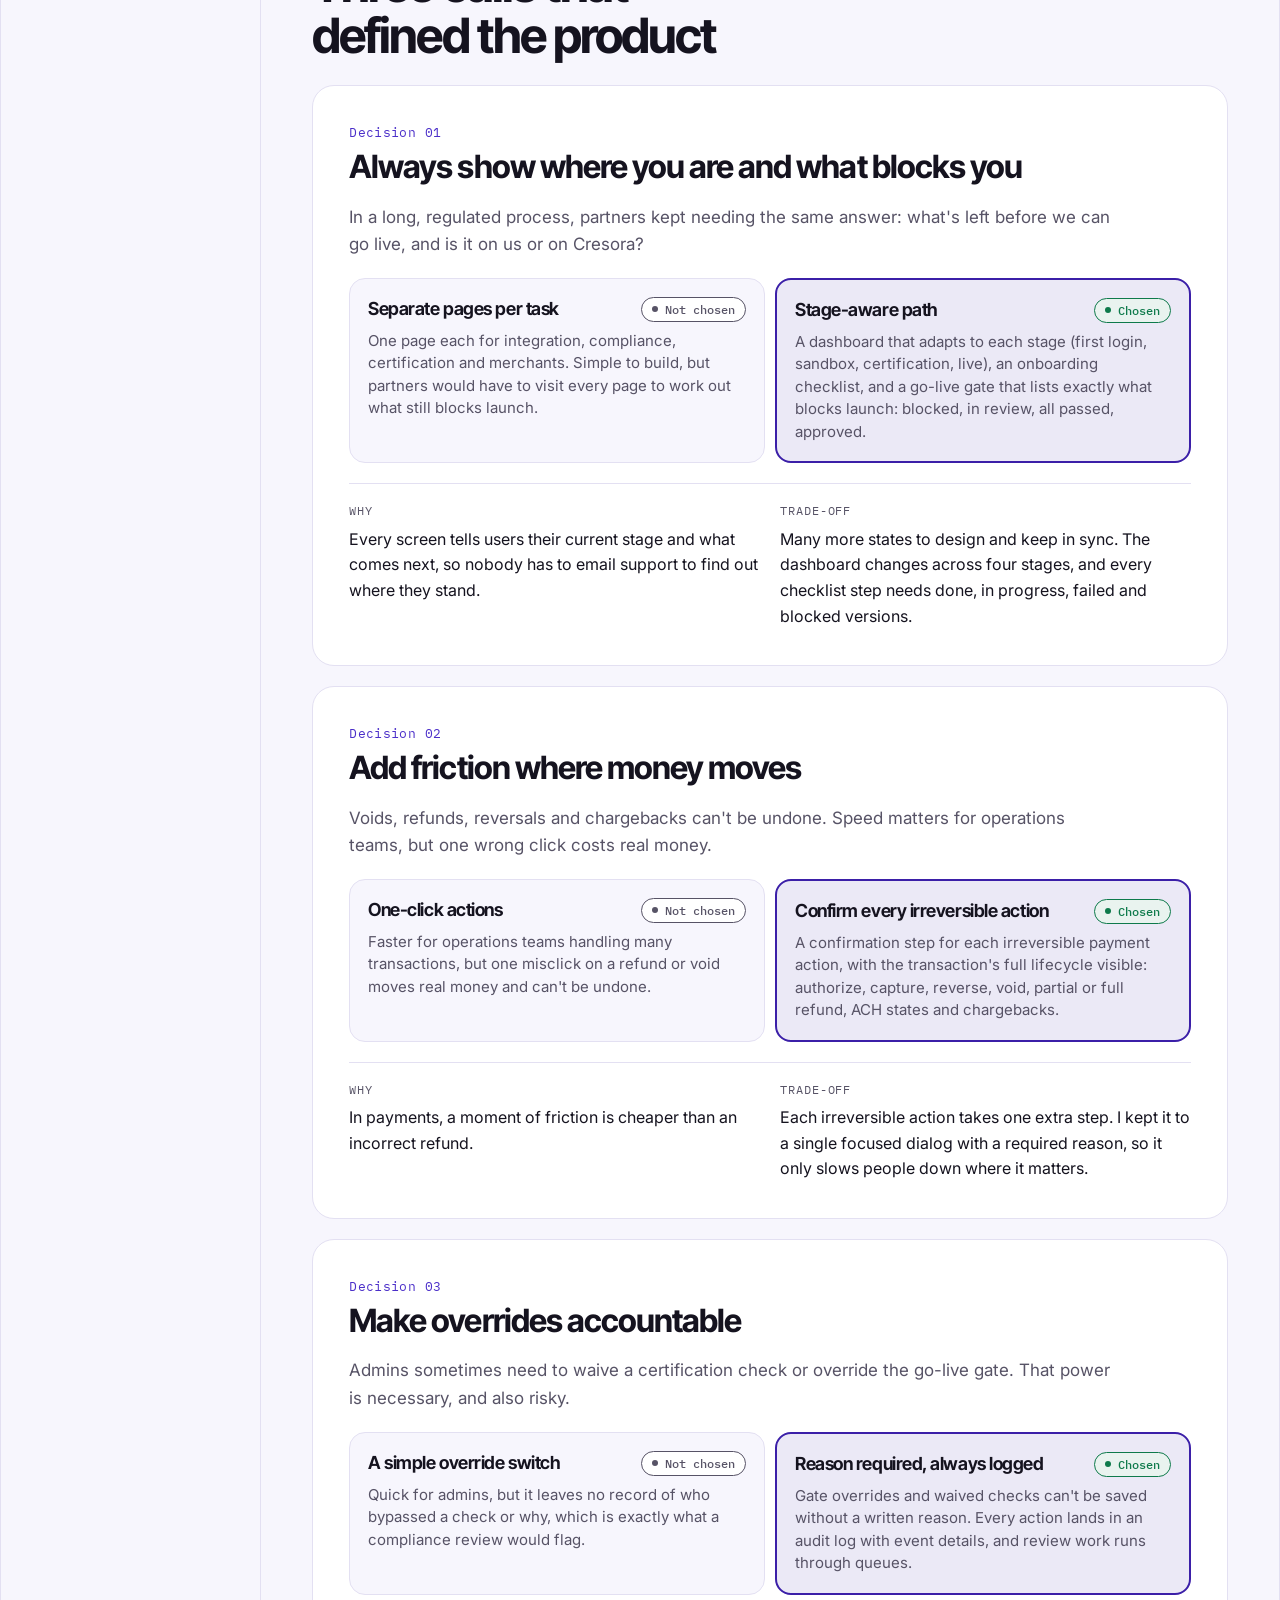
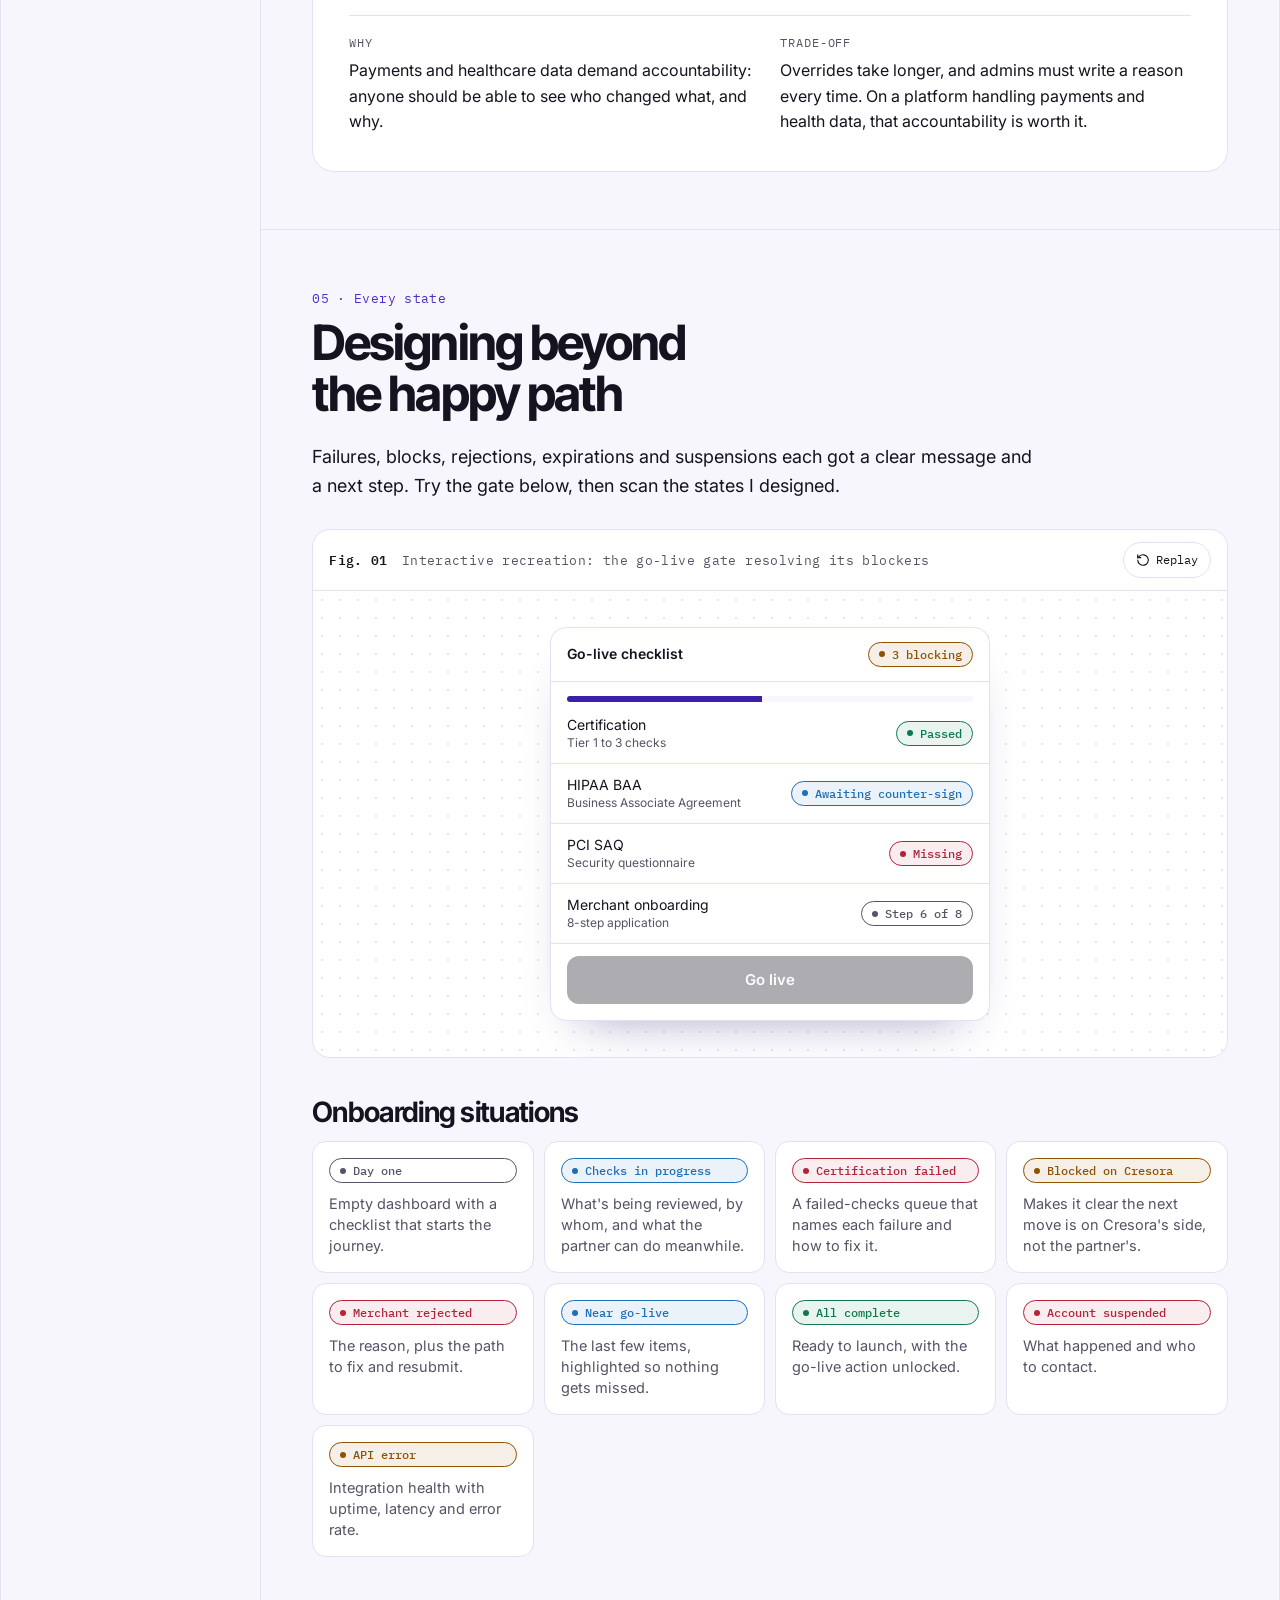
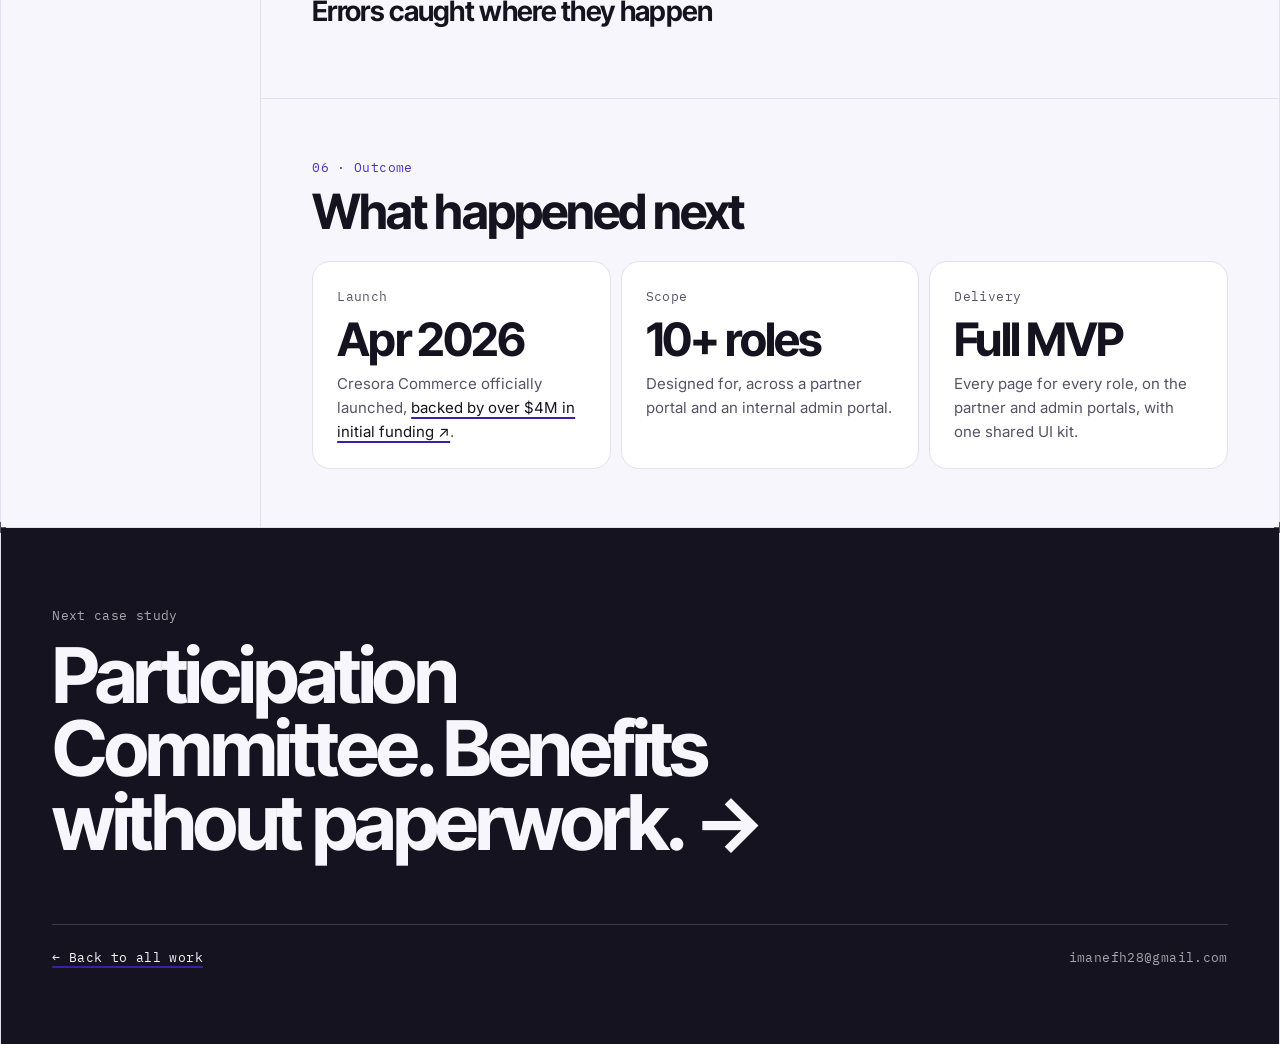
==== commit 74df731a: "Add files via upload" ====
--- a/cresora.html
+++ b/cresora.html
@@ -8,7 +8,7 @@
 <link rel="preconnect" href="https://fonts.googleapis.com">
 <link rel="preconnect" href="https://fonts.gstatic.com" crossorigin="">
 <link rel="stylesheet" href="https://fonts.googleapis.com/css2?family=Inter+Tight:wght@500;600;700;800&amp;family=Inter:wght@400;500;600&amp;family=IBM+Plex+Mono:wght@400;500;600&amp;display=swap">
-<link rel="stylesheet" href="style.css?v=14">
+<link rel="stylesheet" href="style.css?v=15">
 </head>
 <body>
 
@@ -25,59 +25,46 @@
 <main class="frame">
   <header class="cs-hero">
     <a class="back" href="work.html">← All work</a>
-    <div class="kicker mono"><span class="chip ok">Live</span><span>Case study 01 · Payments · Healthcare · 0→1</span></div>
-    <h1>Cresora: making regulated payments feel like a guided path</h1>
-    <p class="thesis">I designed the complete MVP of Cresora Commerce, a US payments platform for healthcare: every page, for every user, on the partner portal and on the internal admin portal.</p>
-    <div class="actions">
-      <a class="btn primary" href="https://cresoracommerce.com/Home">Visit cresoracommerce.com ↗</a>
+    <div class="kicker mono"><span class="tagpill">Case study</span><span class="chip ok pulse">Live · launched April 2026</span><span>Payments · Healthcare · 0→1</span></div>
+    <h1>Cresora. <span class="h1-sub">A guided path to the first payment.</span></h1>
+    <p class="thesis">I designed the complete MVP of Cresora Commerce, a US payments platform for healthcare: every page, for every user, on the partner portal and the internal admin portal.</p>
+    <nav class="chapters" aria-label="Jump to a chapter">
+      <a href="#problem">Problem</a><a href="#constraints">Constraints</a><a href="#users">Users</a><a href="#decisions">Decisions</a><a href="#states">Every state</a><a href="#outcome">Outcome</a>
+    </nav>
+  </header>
+
+  <div class="band cover-band"><img src="cover-cresora.jpg" alt="Cresora Commerce landing page in a browser window"></div>
+
+<div class="band bento">
+    <div class="bento-intro">
+      <p>Cresora is payments infrastructure for healthcare. Software partners connect it to their products so clinics can take payments. <span class="chip idle" style="margin-left:6px">Screens under NDA</span></p>
+      <a class="btn small" href="https://cresoracommerce.com/Home">Visit Cresora ↗</a>
     </div>
-  </header>
-
-  <div class="band cover-band"><img src="cover-cresora.jpg" alt="Cresora Commerce landing page in a browser window"></div>
-
-  <div class="band meta">
-    <div><span class="mono">Role</span><b>Product Designer, end to end</b></div>
-    <div><span class="mono">Client</span><b>Cresora Commerce, USA</b></div>
-    <div><span class="mono">Year</span><b>2026</b></div>
-    <div><span class="mono">Surfaces</span><b>Partner portal, admin portal</b></div>
-    <div><span class="mono">Tools</span><b>Figma</b></div>
-    <div><span class="mono">Users</span><b>10+ roles</b></div>
+    <div class="tile"><span class="mono">Role</span><b>Product Designer</b></div>
+    <div class="tile"><span class="mono">Company</span><b>Cresora Commerce · USA</b></div>
+    <div class="tile"><span class="mono">Year</span><b>2026</b></div>
+    <div class="tile"><span class="mono">Delivered</span><b>Full MVP, 2 portals, UI kit</b></div>
   </div>
 
   <div class="band cs-layout">
     <aside class="toc">
       <nav aria-label="Case study sections">
         <div class="big-n mono" id="tocNum">01</div>
-        <div class="cur" id="tocCur">Overview</div>
+        <div class="cur" id="tocCur">The problem</div>
         <ol>
-          <li><a href="#overview">01 Overview</a></li>
-          <li><a href="#problem">02 The problem</a></li>
-          <li><a href="#constraints">03 Constraints</a></li>
-          <li><a href="#users">04 Users</a></li>
-          <li><a href="#decisions">05 Key decisions</a></li>
-          <li><a href="#states">06 Every state</a></li>
-          <li><a href="#outcome">07 Outcome</a></li>
+          <li><a href="#problem">01 The problem</a></li>
+          <li><a href="#constraints">02 Constraints</a></li>
+          <li><a href="#users">03 Users</a></li>
+          <li><a href="#decisions">04 Key decisions</a></li>
+          <li><a href="#states">05 Every state</a></li>
+          <li><a href="#outcome">06 Outcome</a></li>
         </ol>
       </nav>
     </aside>
 
     <div class="content">
-      <section class="chapter" id="overview" data-track="" data-n="01" data-title="Overview">
-        <span class="label mono">01 · Overview</span>
-        <h2>The short version</h2>
-        <div class="tldr" style="border: 1px solid var(--line); border-radius: 18px; overflow: hidden;">
-          <div><span class="mono">Problem</span><p>Software partners had to get through onboarding, compliance, certification and review before taking a single payment, and it was easy to get lost on the way.</p></div>
-          <div><span class="mono">What I did</span><p>Designed the full MVP: a stage-aware partner portal, an internal admin portal for six review teams, and one UI kit shared by both.</p></div>
-          <div><span class="mono">Outcome</span><p>The MVP launched in April 2026, with over $4M in initial funding behind it.</p></div>
-        </div>
-        <div class="nda">
-          <span class="chip idle">Under NDA</span>
-          <p>Cresora's screens are confidential, so this case study shows my process and decisions instead. The interactive go-live gate in section 06 is a simplified recreation, not the real UI. Happy to walk through the work live in an interview.</p>
-        </div>
-      </section>
-
-      <section class="chapter" id="problem" data-track="" data-n="02" data-title="The problem">
-        <span class="label mono">02 · The problem</span>
+      <section class="chapter" id="problem" data-track="" data-n="01" data-title="The problem">
+        <span class="label mono">01 · The problem</span>
         <h2>A long, regulated road to the first payment</h2>
         <div class="prose">
           <p>Cresora is payments infrastructure for healthcare and other regulated industries. Software companies (ISV partners) connect Cresora to their products so their clients, such as dental clinics, physical therapy practices and urgent care centers, can take payments.</p>
@@ -86,8 +73,8 @@
         </div>
       </section>
 
-      <section class="chapter" id="constraints" data-track="" data-n="03" data-title="Constraints">
-        <span class="label mono">03 · Constraints</span>
+      <section class="chapter" id="constraints" data-track="" data-n="02" data-title="Constraints">
+        <span class="label mono">02 · Constraints</span>
         <h2>What shaped the design</h2>
         <div class="constraints">
           <div><span class="mono muted">Regulation</span><h4>HIPAA and PCI</h4><p>Compliance documents have real statuses and expiry dates, and every action on money or health data needs to be traceable.</p></div>
@@ -96,8 +83,8 @@
         </div>
       </section>
 
-      <section class="chapter" id="users" data-track="" data-n="04" data-title="Users">
-        <span class="label mono">04 · Users</span>
+      <section class="chapter" id="users" data-track="" data-n="03" data-title="Users">
+        <span class="label mono">03 · Users</span>
         <h2>Two sides, many jobs</h2>
         <div class="figs-2">
           <div class="card">
@@ -115,8 +102,8 @@
         </div>
       </section>
 
-      <section class="chapter" id="decisions" data-track="" data-n="05" data-title="Key decisions">
-        <span class="label mono">05 · Key decisions</span>
+      <section class="chapter" id="decisions" data-track="" data-n="04" data-title="Key decisions">
+        <span class="label mono">04 · Key decisions</span>
         <h2>Three calls that defined the product</h2>
 
         <article class="decision-card">
@@ -159,8 +146,8 @@
         </article>
       </section>
 
-      <section class="chapter" id="states" data-track="" data-n="06" data-title="Every state">
-        <span class="label mono">06 · Every state</span>
+      <section class="chapter" id="states" data-track="" data-n="05" data-title="Every state">
+        <span class="label mono">05 · Every state</span>
         <h2>Designing beyond the happy path</h2>
         <div class="prose"><p>Failures, blocks, rejections, expirations and suspensions each got a clear message and a next step. Try the gate below, then scan the states I designed.</p></div>
 
@@ -195,8 +182,8 @@
         <h3>Errors caught where they happen</h3>
       </section>
 
-      <section class="chapter" id="outcome" data-track="" data-n="07" data-title="Outcome">
-        <span class="label mono">07 · Outcome</span>
+      <section class="chapter" id="outcome" data-track="" data-n="06" data-title="Outcome">
+        <span class="label mono">06 · Outcome</span>
         <h2>What happened next</h2>
         <div class="outcomes">
           <div class="outcome"><span class="mono muted">Launch</span><b>Apr 2026</b><p>Cresora Commerce officially launched, <a href="https://natlawreview.com/press-releases/cresora-commerce-launches-over-4m-funding-redefine-ai-driven-commerce">backed by over $4M in initial funding ↗</a>.</p></div>
@@ -209,12 +196,12 @@
 
   <section class="band next">
     <div class="inner">
-      <a class="big" href="infoempresa.html"><span class="mono">Next case study · 02</span><h2>Infoempresa: built for decisions, not for data →</h2></a>
+      <a class="big" href="participation.html"><span class="mono">Next case study</span><h2>Participation Committee. Benefits without paperwork. →</h2></a>
       <div class="row mono"><a href="work.html">← Back to all work</a><span>imanefh28@gmail.com</span></div>
     </div>
   </section>
 </main>
 
-<script src="main.js?v=7"></script>
+<script src="main.js?v=15"></script>
 </body>
 </html>
--- a/style.css
+++ b/style.css
@@ -729,3 +729,5 @@
 .band.bento .bento-intro p { flex: 1 1 480px; }
 .band.bento .tile { min-height: 0; justify-content: flex-start; padding: 14px 18px; }
 @media (max-width: 760px) { .band.bento { grid-template-columns: repeat(2, minmax(0, 1fr)); } }
+/* One cover size for every case study */
+.cover-band img { aspect-ratio: 16 / 8; object-fit: cover; }
